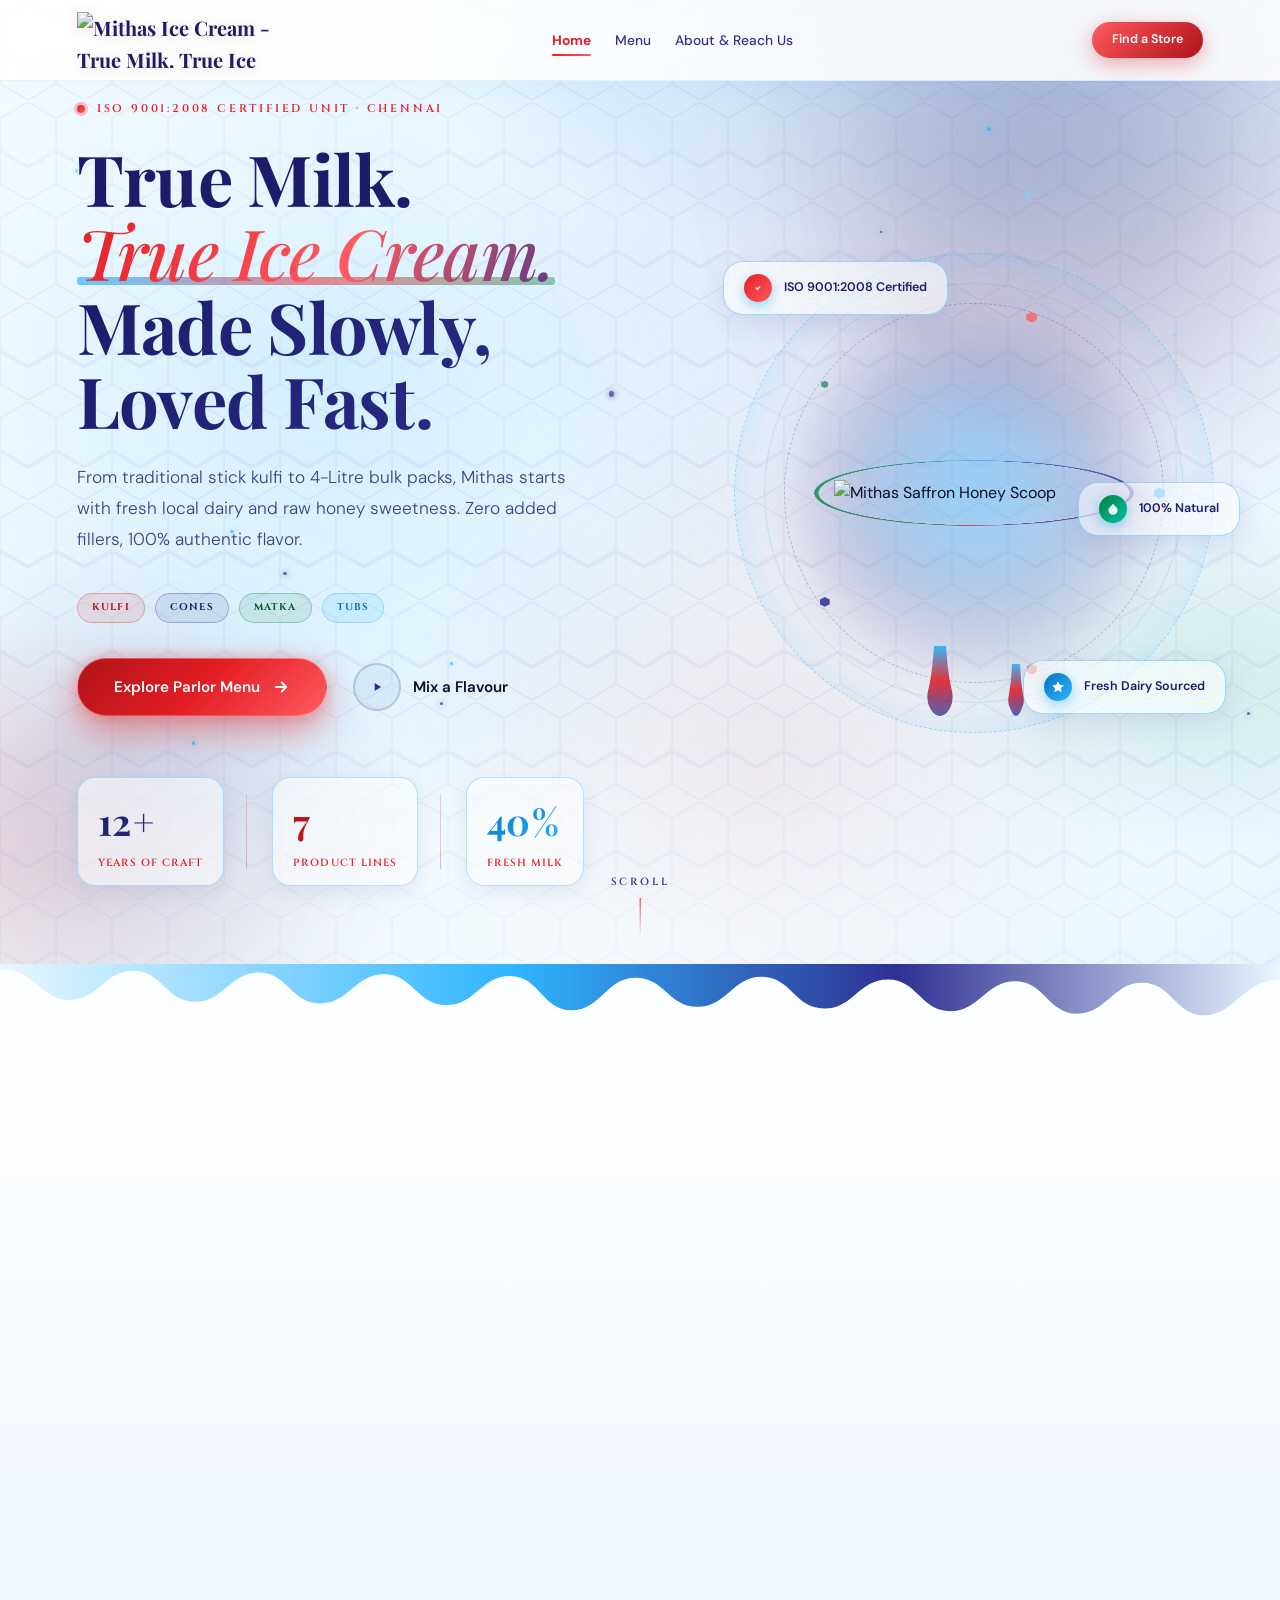
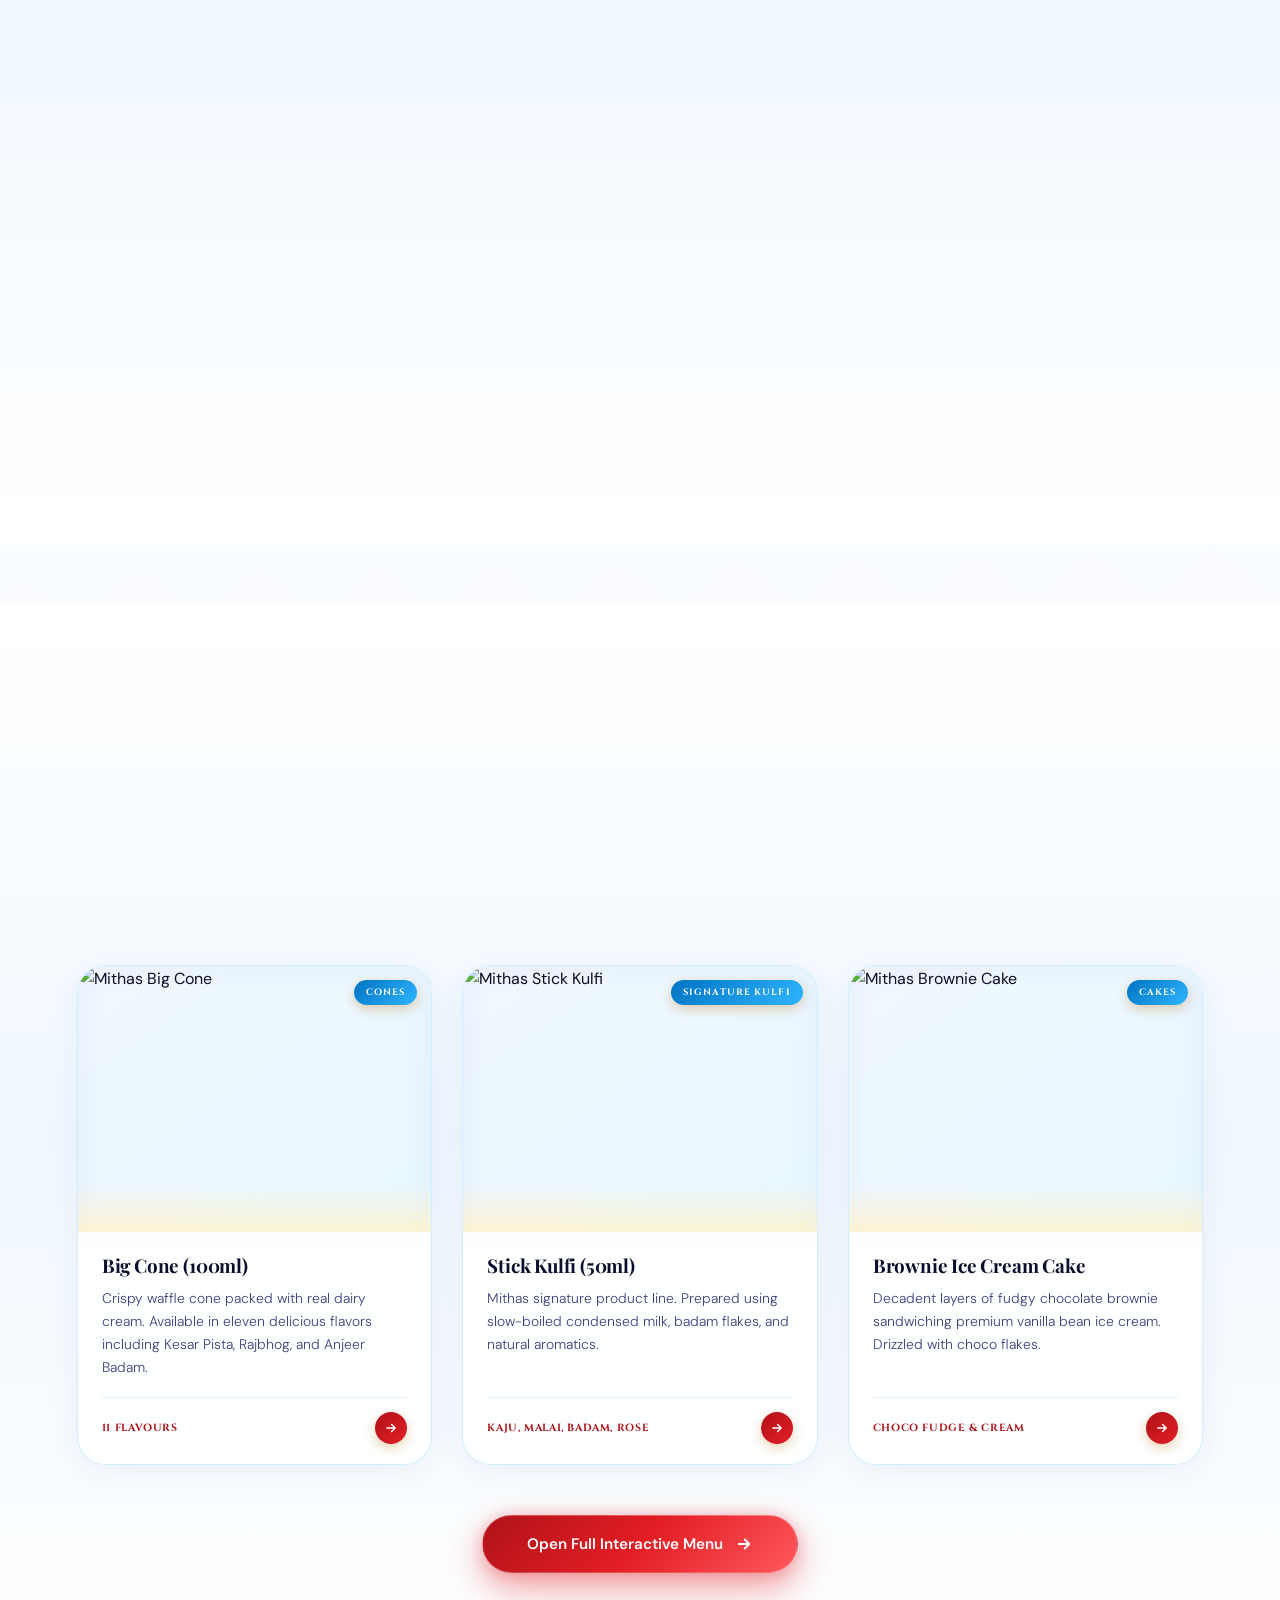
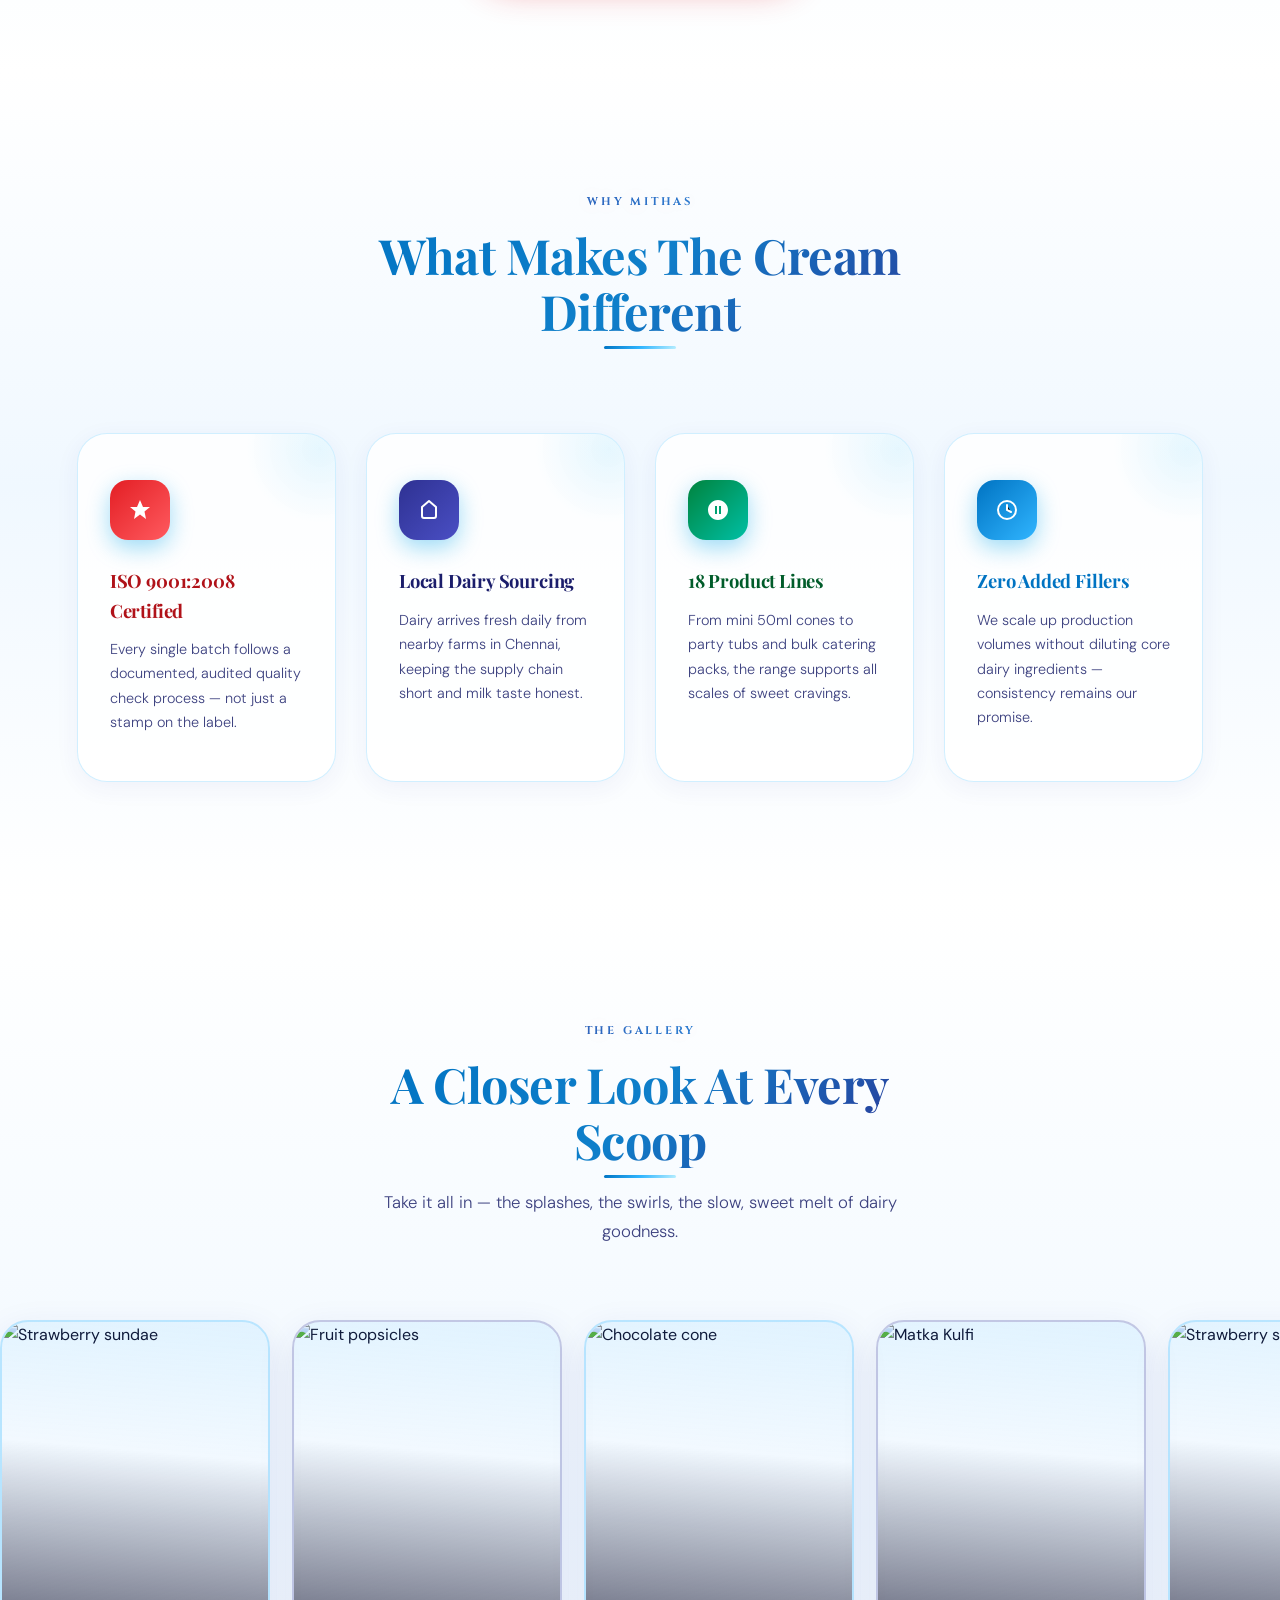
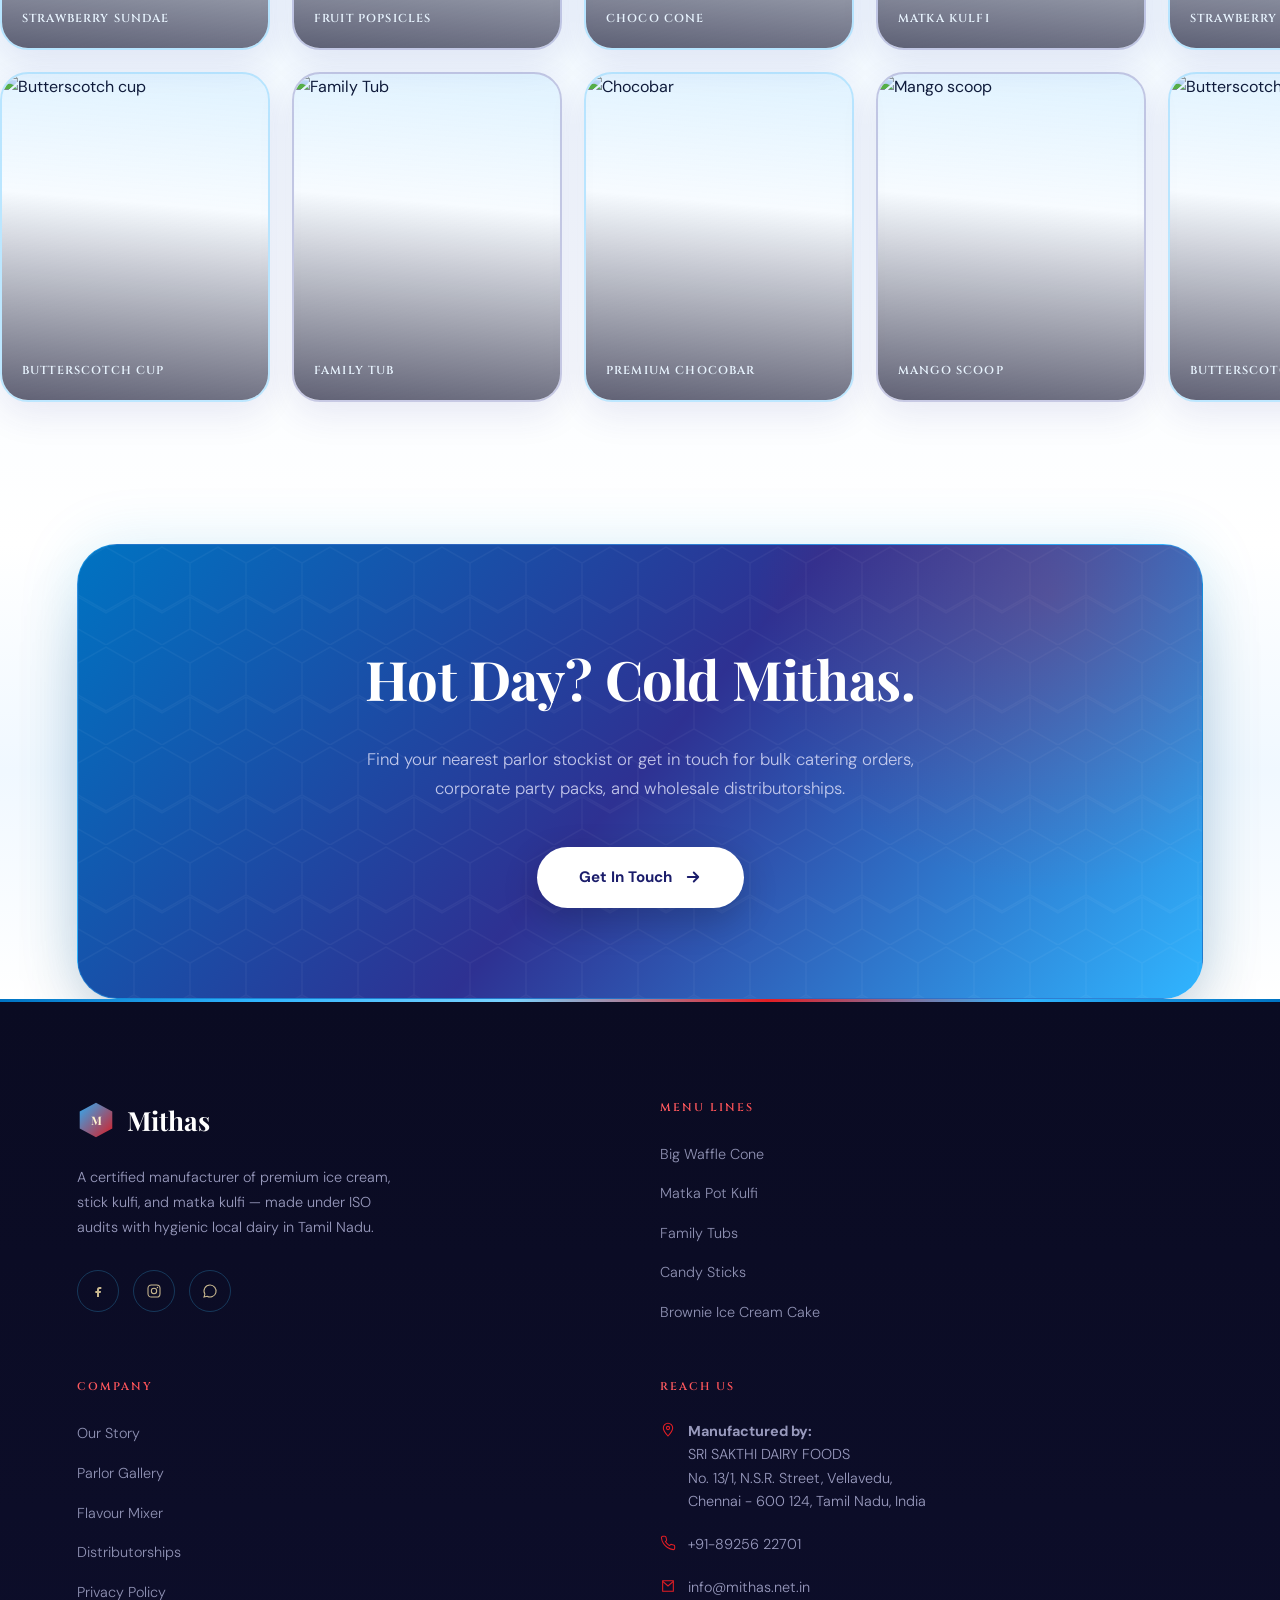
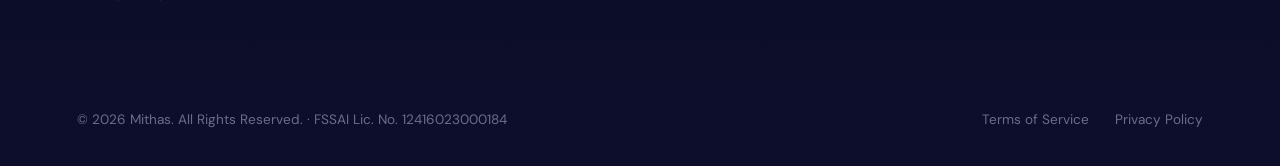
==== index.html @ 8e86d98f "Add files via upload" ====
<!DOCTYPE html>
<html lang="en">
<head>
  <meta charset="UTF-8">
  <meta name="viewport" content="width=device-width, initial-scale=1.0">
  <title>Mithas — True Milk, True Ice Cream (Home)</title>
  <meta name="description" content="ISO 9001:2008 Certified manufacturer of fresh, healthy ice creams, stick kulfi, and pot kulfi. Made with 100% fresh milk in Vellavedu, Chennai.">
  
  <!-- Preconnect Fonts -->
  <link rel="preconnect" href="https://fonts.googleapis.com">
  <link rel="preconnect" href="https://fonts.gstatic.com" crossorigin>
  
  <!-- External CSS Stylesheet -->
  <link rel="stylesheet" href="style.css">
</head>
<body class="page-home">

  <!-- ======= ICE CREAM PRELOADER ======= -->
  <div class="preloader" id="preloader">
    <div class="preloader-bg-glow" aria-hidden="true"></div>
    <div class="preloader-inner">
      <div class="preloader-glass">
        <div class="preloader-cone">
          <svg class="preloader-cone-svg" viewBox="0 0 120 200" fill="none" xmlns="http://www.w3.org/2000/svg">
            <polygon points="60,195 15,65 105,65" fill="#D2A054" stroke="#9C6B28" stroke-width="2"/>
            <path d="M25,80 L95,80 M32,95 L88,95 M39,110 L81,110 M46,125 L74,125 M50,140 L70,140 M54,155 L66,155 M57,170 L63,170 M18,70 L72,175 M102,70 L48,175" stroke="#B8863B" stroke-width="1.5" opacity="0.7"/>
            <ellipse cx="60" cy="67" rx="44" ry="10" fill="#B28038"/>
            <circle cx="60" cy="42" r="30" fill="#FCEAEC">
              <animate attributeName="cy" values="120;42" dur="1.4s" fill="freeze" calcMode="spline" keySplines="0.34 1.56 0.64 1"/>
            </circle>
            <circle cx="45" cy="25" r="20" fill="#E8F4FF">
              <animate attributeName="cy" values="120;25" dur="1.4s" begin="0.12s" fill="freeze" calcMode="spline" keySplines="0.34 1.56 0.64 1"/>
            </circle>
            <circle cx="75" cy="25" r="20" fill="#D6EEFF">
              <animate attributeName="cy" values="120;25" dur="1.4s" begin="0.24s" fill="freeze" calcMode="spline" keySplines="0.34 1.56 0.64 1"/>
            </circle>
            <circle cx="60" cy="10" r="18" fill="#FCE4EC">
              <animate attributeName="cy" values="120;10" dur="1.4s" begin="0.36s" fill="freeze" calcMode="spline" keySplines="0.34 1.56 0.64 1"/>
            </circle>
            <circle cx="60" cy="-5" r="7" fill="#E31E24">
              <animate attributeName="cy" values="120;-5" dur="1.4s" begin="0.48s" fill="freeze" calcMode="spline" keySplines="0.34 1.56 0.64 1"/>
            </circle>
            <path d="M60,-5 Q65,-20 58,-25" stroke="#00833E" stroke-width="2" fill="none" stroke-linecap="round">
              <animate attributeName="d" values="M60,120 Q65,110 58,105;M60,-5 Q65,-20 58,-25" dur="1.4s" begin="0.48s" fill="freeze" calcMode="spline" keySplines="0.34 1.56 0.64 1"/>
            </path>
          </svg>
        </div>
        <div class="preloader-text">
          <span class="preloader-brand">Mithas</span>
          <span class="preloader-tagline">True Milk. True Ice Cream.</span>
        </div>
      </div>
    </div>
    <div class="preloader-progress" aria-hidden="true">
      <div class="preloader-progress-bar"></div>
    </div>
  </div>

  <!-- Honey Drip SVG Gradients -->
  <svg width="0" height="0" style="position:absolute;overflow:hidden;">
    <defs>
      <linearGradient id="wave-grad" x1="0%" y1="0%" x2="100%" y2="0%">
        <stop offset="0%" stop-color="#E8F7FF"/>
        <stop offset="40%" stop-color="#30B5FF"/>
        <stop offset="70%" stop-color="#2E3192"/>
        <stop offset="100%" stop-color="#E8F7FF"/>
      </linearGradient>
      <linearGradient id="drip-grad" x1="0" y1="0" x2="0" y2="1">
        <stop offset="0%" stop-color="#30B5FF" stop-opacity="0.95"/>
        <stop offset="50%" stop-color="#E31E24" stop-opacity="0.9"/>
        <stop offset="100%" stop-color="#2E3192" stop-opacity="0.75"/>
      </linearGradient>
      <linearGradient id="hex-grad" x1="0" y1="0" x2="1" y2="1">
        <stop offset="0%" stop-color="#30B5FF"/>
        <stop offset="100%" stop-color="#E31E24"/>
      </linearGradient>
    </defs>
  </svg>

  <!-- Honey Drip Canvas Background Particle Effect -->
  <canvas id="drip-canvas"></canvas>

  <!-- Scroll Progress Indicator -->
  <div class="progress-wrap"><div class="progress-bar" id="progressBar"></div></div>

  <!-- ======= HEADER & NAVIGATION ======= -->
  <header id="siteHeader">
    <a href="index.html" class="logo">
      <img src="logo_mithas.png" alt="Mithas Ice Cream - True Milk, True Ice Cream" class="mithas-logo">
      <span>
        Mithas
        <span class="tag">Fresh &amp; Healthy</span>
      </span>
    </a>
    <nav>
      <ul id="navList">
        <li><a href="index.html" class="active-link">Home</a></li>
        <li><a href="menu.html">Menu</a></li>
        <li><a href="contact.html">About<span class="nav-wide"> &amp; Reach Us</span></a></li>
        <li><a href="contact.html#contact" class="nav-cta-mobile">Store</a></li>
      </ul>
    </nav>
    <a href="contact.html#contact" class="nav-cta">Find a Store</a>
    <div class="menu-toggle" id="menuToggle"><span></span><span></span><span></span></div>
  </header>

  
  <!-- ======= HERO SECTION ======= -->
  <section class="hero" id="home">
    <div class="hero-aurora" aria-hidden="true">
      <div class="aurora-layer aurora-a"></div>
      <div class="aurora-layer aurora-b"></div>
    </div>
    <div class="hero-mesh" aria-hidden="true"></div>
    <div class="hero-comb-bg"></div>
    <div class="hero-beams" aria-hidden="true">
      <span class="hero-beam hero-beam-2"></span>
    </div>
    <div class="hero-orb hero-orb1"></div>
    <div class="hero-orb hero-orb2"></div>
    <div class="hero-frost-mist" aria-hidden="true"></div>
    <div class="hero-sparkles" id="heroSparkles" aria-hidden="true"></div>

    <div class="hero-grid">
      <!-- Text Description Side -->
      <div class="hero-content">
        <div class="hero-eyebrow hero-fade-in" style="animation-delay:0.1s">
          <span class="dot"></span>
          <span class="eyebrow">ISO 9001:2008 Certified Unit &middot; Chennai</span>
        </div>
        <h1 class="hero-fade-in" style="animation-delay:0.25s">
          True Milk.<br>
          <em class="gradient-text-animated">True Ice Cream.<span class="ink-line"></span></em><br>
          <span class="hero-headline-accent">Made Slowly, Loved Fast.</span>
        </h1>
        <p class="lede hero-fade-in" style="animation-delay:0.45s">From traditional stick kulfi to 4-Litre bulk packs, Mithas starts with fresh local dairy and raw honey sweetness. Zero added fillers, 100% authentic flavor.</p>
        <div class="hero-flavor-chips hero-fade-in" style="animation-delay:0.55s" aria-hidden="true">
          <span class="flavor-chip chip-red">Kulfi</span>
          <span class="flavor-chip chip-blue">Cones</span>
          <span class="flavor-chip chip-green">Matka</span>
          <span class="flavor-chip chip-sky">Tubs</span>
        </div>
        <div class="hero-actions hero-fade-in" style="animation-delay:0.65s">
          <a href="menu.html" class="btn-primary btn-hero-glow">
            Explore Parlor Menu
            <svg width="18" height="18" viewBox="0 0 24 24" fill="none"><path d="M5 12h14M13 6l6 6-6 6" stroke="currentColor" stroke-width="2.5" stroke-linecap="round" stroke-linejoin="round"/></svg>
          </a>
          <a href="#mixer" class="btn-ghost">
            <span class="play-ring play-ring-pulse">
              <svg width="14" height="14" viewBox="0 0 24 24"><path d="M8 5v14l11-7z" fill="#2E3192"/></svg>
            </span>
            Mix a Flavour
          </a>
        </div>
        <div class="hero-stats hero-fade-in" style="animation-delay:0.8s">
          <div class="stat-pill stat-pill-glow">
            <span class="num stat-color-1"><span class="counter" data-target="30">0</span>+</span>
            <span class="lbl">Years of Craft</span>
          </div>
          <div class="stat-pill stat-pill-glow">
            <span class="num stat-color-2"><span class="counter" data-target="18">0</span></span>
            <span class="lbl">Product Lines</span>
          </div>
          <div class="stat-pill stat-pill-glow">
            <span class="num stat-color-3"><span class="counter" data-target="100">0</span>%</span>
            <span class="lbl">Fresh Milk</span>
          </div>
        </div>
      </div>

      <!-- Visual Orbiting Side -->
      <div class="hero-visual hero-fade-in" style="animation-delay:0.5s">
        <div class="hex-ring"></div>
        <div class="hex-ring-inner"></div>
        <div class="hex-ring-pulse" aria-hidden="true"></div>
        <div class="hero-glow"></div>
        <div class="hero-visual-mist" aria-hidden="true"></div>

        <!-- Orbiting honeycomb shapes -->
        <div id="orbitRing" class="orbit-ring"></div>

        <!-- Floating Badges -->
        <div class="float-badge badge-iso">
          <span class="b-ico">
            <svg width="14" height="14" viewBox="0 0 24 24" fill="none"><path d="M9 12l2 2 4-4" stroke="#FFFFFF" stroke-width="2.5" stroke-linecap="round" stroke-linejoin="round"/></svg>
          </span>
          ISO 9001:2008 Certified
        </div>
        <div class="float-badge badge-milk">
          <span class="b-ico">
            <svg width="14" height="14" viewBox="0 0 24 24"><polygon points="12,2 15.09,8.26 22,9.27 17,14.14 18.18,21.02 12,17.77 5.82,21.02 7,14.14 2,9.27 8.91,8.26" fill="#FFFFFF"/></svg>
          </span>
          Fresh Dairy Sourced
        </div>
        <div class="float-badge badge-natural">
          <span class="b-ico b-ico-green">
            <svg width="14" height="14" viewBox="0 0 24 24" fill="none"><path d="M12 3C8 8 4 10 4 14a8 8 0 1016 0c0-4-4-6-8-11z" fill="#FFFFFF" opacity="0.9"/></svg>
          </span>
          100% Natural
        </div>

        <!-- Hero Cone Image -->
        <div class="hero-img-frame">
          <div class="hero-img-ring" aria-hidden="true"></div>
          <div class="hero-img-shine" aria-hidden="true"></div>
          <img
            src="img_hero_cone.png"
            alt="Mithas Saffron Honey Scoop"
            loading="eager"
          />
        </div>

        <!-- Honey Drips falling from under the image -->
        <div class="honey-drip" style="left:calc(50% - 54px);">
          <svg width="40" height="70" viewBox="0 0 40 70">
            <path class="drip-path" d="M14,0 Q12,30 8,45 Q6,55 10,62 Q14,70 20,70 Q26,70 30,62 Q34,55 32,45 Q28,30 26,0 Z" style="animation-delay:0.3s"/>
          </svg>
        </div>
        <div class="honey-drip" style="left:calc(50% + 30px);">
          <svg width="24" height="52" viewBox="0 0 24 52">
            <path class="drip-path" d="M8,0 Q7,20 5,30 Q3,38 6,44 Q9,52 12,52 Q15,52 18,44 Q21,38 19,30 Q17,20 16,0 Z" style="animation-delay:1.8s;animation-duration:3.8s"/>
          </svg>
        </div>
      </div>
    </div>

    <!-- Scroll cue drip -->
    <div class="scroll-cue">
      <span>Scroll</span>
      <div class="s-line"><span class="s-drop"></span></div>
    </div>
  </section>

  <!-- Honey Drip Wave Divider -->
  <div class="honey-wave">
    <svg viewBox="0 0 1440 70" preserveAspectRatio="none" xmlns="http://www.w3.org/2000/svg">
      <path d="M0,0 H1440 V18
        C1400,18 1388,60 1355,60 C1322,60 1318,22 1285,22
        C1252,22 1245,58 1212,58 C1179,58 1175,20 1142,20
        C1109,20 1102,55 1069,55 C1036,55 1032,18 999,18
        C966,18 960,52 927,52 C894,52 890,15 857,15
        C824,15 818,50 785,50 C752,50 748,16 715,16
        C682,16 676,54 643,54 C610,54 607,14 574,14
        C541,14 535,48 502,48 C469,48 465,12 432,12
        C399,12 393,46 360,46 C327,46 324,10 291,10
        C258,10 252,44 219,44 C186,44 183,8 150,8
        C117,8 111,42 78,42 C45,42 42,6 0,6 Z"
        fill="url(#wave-grad)"/>
    </svg>
  </div>


  <!-- ======= FLAVOUR MIXER SECTION (NEW INTERACTIVE APP) ======= -->
  <section class="flavour-mixer-section ice-shimmer" id="mixer">
    <div class="section-head reveal">
      <span class="eyebrow">Mix Your Scoop</span>
      <h2>Mithas Interactive Flavour Mixer</h2>
      <p>Select your favorite ice cream base, toggle crunchy toppings, and hit Drizzle to coat your custom waffle scoop in warm golden honey or fudge syrup!</p>
    </div>

    <div class="mixer-container reveal">
      <!-- Left side: Visual representation -->
      <div class="mixer-visual-card">
        <div class="scoop-stage">
          <!-- Syrup stream animation -->
          <div class="syrup-stream" id="syrupStream"></div>
          
          <!-- Wrapper to animate scoop, syrup and toppings together -->
          <div class="scoop-wrapper" id="scoopWrapper">
            <!-- Ice cream scoop container -->
            <div class="icecream-scoop-display scoop-flavour-vanilla" id="icecreamScoop">
              <!-- Details loaded dynamically -->
            </div>

            <!-- Syrup drizzle coating layer -->
            <div class="syrup-layer-scoop" id="syrupLayer"></div>

            <!-- Toppings overlay layer -->
            <div class="topping-container-display" id="toppingsDisplay"></div>
          </div>

          <!-- Cone vector -->
          <svg class="waffle-cone-svg" viewBox="0 0 100 150">
            <polygon points="50,150 10,10 90,10" fill="#D2A054" stroke="#9C6B28" stroke-width="2"/>
            <path d="M20,30 L80,30 M30,50 L70,50 M40,70 L60,70 M45,90 L55,90 M48,110 L52,110 M12,15 L60,135 M88,15 L40,135" stroke="#B8863B" stroke-width="1.5"/>
            <ellipse cx="50" cy="12" rx="38" ry="8" fill="#B28038"/>
          </svg>
        </div>

        <!-- Custom creation message -->
        <div class="creation-toast" id="creationToast">
          <span class="toast-msg">Scoop Assembled!</span>
        </div>
      </div>

      <!-- Right side: Selection controls -->
      <div class="mixer-controls">
        <div class="mixer-step">
          <h3>Step 1: Choose Base Scoop</h3>
          <div class="mixer-options">
            <div class="mixer-opt active" data-base="vanilla">Pure Vanilla</div>
            <div class="mixer-opt" data-base="chocolate">Rich Chocolate</div>
            <div class="mixer-opt" data-base="kesarpista">Kesar Pista</div>
            <div class="mixer-opt" data-base="mango">Mango Ripple</div>
          </div>
        </div>

        <div class="mixer-step">
          <h3>Step 2: Select Syrup Sauce</h3>
          <div class="mixer-options">
            <div class="mixer-opt active" data-syrup="honey">Raw Honey</div>
            <div class="mixer-opt" data-syrup="caramel">Caramel Fudge</div>
            <div class="mixer-opt" data-syrup="chocolate">Rich Choco</div>
            <div class="mixer-opt" data-syrup="none" style="opacity: 0.5;">No Syrup</div>
          </div>
        </div>

        <div class="mixer-step">
          <h3>Step 3: Toggle Toppings</h3>
          <div class="mixer-options">
            <div class="mixer-opt" data-topping="almond">Almonds</div>
            <div class="mixer-opt" data-topping="cookie">Cookie Crumbs</div>
          </div>
        </div>

        <div class="mixer-cta-row">
          <button class="btn-mixer-drizzle" id="mixerDrizzleBtn">
            <svg width="18" height="18" viewBox="0 0 24 24" fill="none"><path d="M12 2v20M5 9l7 7 7-7" stroke="currentColor" stroke-width="2.5" stroke-linecap="round" stroke-linejoin="round"/></svg>
            Drizzle &amp; Serve Scoop!
          </button>
        </div>
      </div>
    </div>
  </section>

  <!-- Reverse wave transition into featured products -->
  <div class="honey-wave" style="transform:scaleY(-1);">
    <svg viewBox="0 0 1440 60" preserveAspectRatio="none">
      <path d="M0,0 H1440 V14 C1410,14 1395,52 1365,52 C1335,52 1328,16 1298,16 C1268,16 1260,50 1230,50 C1200,50 1194,12 1164,12 C1134,12 1126,46 1096,46 C1066,46 1060,10 1030,10 C1000,10 992,44 962,44 C932,44 926,8 896,8 C866,8 858,42 828,42 C798,42 792,6 762,6 C732,6 724,40 694,40 C664,40 658,4 628,4 C598,4 590,38 560,38 C530,38 524,2 494,2 C464,2 456,36 426,36 C396,36 390,0 360,0 C330,0 322,34 292,34 C262,34 256,-2 226,-2 C196,-2 188,32 158,32 C128,32 122,-4 92,-4 C62,-4 54,30 0,14 Z"
      fill="var(--pollen)"/>
    </svg>
  </div>

  <!-- ======= FEATURED PRODUCTS SECTION ======= -->
  <section class="products-catalog home-products" style="padding-bottom:100px;">
    <div class="section-head reveal">
      <span class="eyebrow">Featured Menu</span>
      <h2>Our Signature Parlor Lines</h2>
      <p>A quick glimpse at some of our award-winning creations. Open our full catalog to browse all eighteen product lines and search flavors!</p>
    </div>

    <!-- Featured product cards -->
    <div class="catalog-grid reveal-stagger" style="margin-bottom:50px;">
      <!-- Cone -->
      <div class="product-card pc-glow-1">
        <div class="pc-media">
          <img src="img_cones.png" alt="Mithas Big Cone" loading="lazy">
          <div class="pc-drip"></div>
        </div>
        <span class="pc-tag">Cones</span>
        <div class="pc-body">
          <h3>Big Cone (100ml)</h3>
          <p>Crispy waffle cone packed with real dairy cream. Available in eleven delicious flavors including Kesar Pista, Rajbhog, and Anjeer Badam.</p>
          <div class="pc-foot">
            <span class="pc-flavour">11 Flavours</span>
            <span class="pc-arrow"><svg width="14" height="14" viewBox="0 0 24 24"><path d="M5 12h14M13 6l6 6-6 6" stroke="currentColor" stroke-width="2.5" fill="none" stroke-linecap="round"/></svg></span>
          </div>
        </div>
      </div>

      <!-- Traditional Kulfi -->
      <div class="product-card pc-glow-2">
        <div class="pc-media">
          <img src="img_kulfi.png" alt="Mithas Stick Kulfi" loading="lazy">
          <div class="pc-drip"></div>
        </div>
        <span class="pc-tag">Signature Kulfi</span>
        <div class="pc-body">
          <h3>Stick Kulfi (50ml)</h3>
          <p>Mithas signature product line. Prepared using slow-boiled condensed milk, badam flakes, and natural aromatics.</p>
          <div class="pc-foot">
            <span class="pc-flavour">Kaju, Malai, Badam, Rose</span>
            <span class="pc-arrow"><svg width="14" height="14" viewBox="0 0 24 24"><path d="M5 12h14M13 6l6 6-6 6" stroke="currentColor" stroke-width="2.5" fill="none" stroke-linecap="round"/></svg></span>
          </div>
        </div>
      </div>

      <!-- Brownie Ice Cream Cake -->
      <div class="product-card pc-glow-3">
        <div class="pc-media">
          <img src="img_cake.png" alt="Mithas Brownie Cake" loading="lazy">
          <div class="pc-drip"></div>
        </div>
        <span class="pc-tag">Cakes</span>
        <div class="pc-body">
          <h3>Brownie Ice Cream Cake</h3>
          <p>Decadent layers of fudgy chocolate brownie sandwiching premium vanilla bean ice cream. Drizzled with choco flakes.</p>
          <div class="pc-foot">
            <span class="pc-flavour">Choco Fudge &amp; Cream</span>
            <span class="pc-arrow"><svg width="14" height="14" viewBox="0 0 24 24"><path d="M5 12h14M13 6l6 6-6 6" stroke="currentColor" stroke-width="2.5" fill="none" stroke-linecap="round"/></svg></span>
          </div>
        </div>
      </div>
    </div>

    <!-- Button to go to menu.html -->
    <div style="text-align: center;" class="reveal">
      <a href="menu.html" class="btn-primary" style="padding: 16px 44px;">
        Open Full Interactive Menu
        <svg width="18" height="18" viewBox="0 0 24 24" fill="none"><path d="M5 12h14M13 6l6 6-6 6" stroke="currentColor" stroke-width="2.5" stroke-linecap="round" stroke-linejoin="round"/></svg>
      </a>
    </div>
  </section>

  <!-- ======= WHY US ======= -->
  <section id="why" class="why-section">
    <div class="section-head reveal">
      <span class="eyebrow">Why Mithas</span>
      <h2>What Makes The Cream Different</h2>
    </div>
    <div class="why-grid reveal-stagger">
      <div class="why-card why-accent-red">
        <div class="why-icon"><svg width="24" height="24" viewBox="0 0 24 24"><path d="M12 2l3 7h7l-5.5 4.5L18 21l-6-4.5L6 21l1.5-7.5L2 9h7z" fill="#fff"/></svg></div>
        <h3>ISO 9001:2008 Certified</h3>
        <p>Every single batch follows a documented, audited quality check process — not just a stamp on the label.</p>
      </div>
      <div class="why-card why-accent-blue">
        <div class="why-icon"><svg width="24" height="24" viewBox="0 0 24 24"><path d="M5 9l7-6 7 6v9a2 2 0 01-2 2H7a2 2 0 01-2-2z" stroke="#fff" stroke-width="2" fill="none" stroke-linejoin="round"/></svg></div>
        <h3>Local Dairy Sourcing</h3>
        <p>Dairy arrives fresh daily from nearby farms in Chennai, keeping the supply chain short and milk taste honest.</p>
      </div>
      <div class="why-card why-accent-green">
        <div class="why-icon"><svg width="24" height="24" viewBox="0 0 24 24"><path d="M12 2C6.48 2 2 6.48 2 12s4.48 10 10 10 10-4.48 10-10S17.52 2 12 2zm-1 14H9V8h2v8zm4 0h-2V8h2v8z" fill="#fff"/></svg></div>
        <h3>18 Product Lines</h3>
        <p>From mini 50ml cones to party tubs and bulk catering packs, the range supports all scales of sweet cravings.</p>
      </div>
      <div class="why-card why-accent-sky">
        <div class="why-icon"><svg width="24" height="24" viewBox="0 0 24 24"><circle cx="12" cy="12" r="9" stroke="#fff" stroke-width="2" fill="none"/><path d="M12 7v5l4 2" stroke="#fff" stroke-width="2" stroke-linecap="round"/></svg></div>
        <h3>Zero Added Fillers</h3>
        <p>We scale up production volumes without diluting core dairy ingredients — consistency remains our promise.</p>
      </div>
    </div>
  </section>

  <!-- ======= GALLERY SECTION ======= -->
  <section class="gallery home-gallery" id="gallery">
    <div class="section-head reveal">
      <span class="eyebrow">The Gallery</span>
      <h2>A Closer Look At Every Scoop</h2>
      <p>Take it all in — the splashes, the swirls, the slow, sweet melt of dairy goodness.</p>
    </div>

    <!-- Infinite horizontal sliding row (Left direction) -->
    <div class="marquee-row left">
      <div class="g-item"><img src="img_sundae.png" alt="Strawberry sundae" loading="lazy"><span class="g-label">Strawberry Sundae</span></div>
      <div class="g-item"><img src="img_popsicle.png" alt="Fruit popsicles" loading="lazy"><span class="g-label">Fruit Popsicles</span></div>
      <div class="g-item"><img src="img_choco_cone.png" alt="Chocolate cone" loading="lazy"><span class="g-label">Choco Cone</span></div>
      <div class="g-item"><img src="img_matka_kulfi.png" alt="Matka Kulfi" loading="lazy"><span class="g-label">Matka Kulfi</span></div>
    </div>

    <!-- Infinite horizontal sliding row (Right direction) -->
    <div class="marquee-row right">
      <div class="g-item"><img src="img_butterscotch.png" alt="Butterscotch cup" loading="lazy"><span class="g-label">Butterscotch Cup</span></div>
      <div class="g-item"><img src="img_tub.png" alt="Family Tub" loading="lazy"><span class="g-label">Family Tub</span></div>
      <div class="g-item"><img src="img_chocobar.png" alt="Chocobar" loading="lazy"><span class="g-label">Premium Chocobar</span></div>
      <div class="g-item"><img src="img_mango_scoop.png" alt="Mango scoop" loading="lazy"><span class="g-label">Mango Scoop</span></div>
    </div>
  </section>

  <!-- ======= CTA SECTION ======= -->
  <section class="cta-section home-cta">
    <div class="cta-strip reveal">
      <h2>Hot Day? Cold Mithas.</h2>
      <p>Find your nearest parlor stockist or get in touch for bulk catering orders, corporate party packs, and wholesale distributorships.</p>
      <a href="contact.html" class="btn-light">
        Get In Touch
        <svg width="18" height="18" viewBox="0 0 24 24" fill="none"><path d="M5 12h14M13 6l6 6-6 6" stroke="currentColor" stroke-width="2.5" stroke-linecap="round" stroke-linejoin="round"/></svg>
      </a>
    </div>
  </section>

  <!-- ======= FOOTER & CONTACT SECTION ======= -->
  <footer id="contact">
    <div class="footer-grid">
      <!-- About info column -->
      <div>
        <div class="footer-logo">
          <svg width="38" height="38" viewBox="0 0 42 42">
            <polygon points="21,2 39,11.5 39,30.5 21,40 3,30.5 3,11.5" fill="url(#hex-grad)" opacity="0.95"/>
            <text x="21" y="27" text-anchor="middle" font-family="Playfair Display, serif" font-size="13" font-weight="700" fill="#FEF3D0">M</text>
          </svg>
          Mithas
        </div>
        <p class="desc">A certified manufacturer of premium ice cream, stick kulfi, and matka kulfi — made under ISO audits with hygienic local dairy in Tamil Nadu.</p>
        
        <div class="social-row">
          <a href="#" aria-label="Facebook"><svg width="16" height="16" viewBox="0 0 24 24"><path d="M14 9h3V6h-3c-2 0-3.5 1.5-3.5 3.5V12H8v3h2.5v6h3v-6H16l.5-3h-3V9.8c0-.5.2-.8.5-.8z" fill="rgba(249,228,170,0.8)"/></svg></a>
          <a href="#" aria-label="Instagram"><svg width="16" height="16" viewBox="0 0 24 24"><rect x="3" y="3" width="18" height="18" rx="5" stroke="rgba(249,228,170,0.8)" stroke-width="1.6" fill="none"/><circle cx="12" cy="12" r="4" stroke="rgba(249,228,170,0.8)" stroke-width="1.6" fill="none"/><circle cx="17.2" cy="6.8" r="1.1" fill="rgba(249,228,170,0.8)"/></svg></a>
          <a href="#" aria-label="WhatsApp"><svg width="16" height="16" viewBox="0 0 24 24"><path d="M12 3a9 9 0 00-7.7 13.6L3 21l4.6-1.2A9 9 0 1012 3z" stroke="rgba(249,228,170,0.8)" stroke-width="1.6" fill="none"/></svg></a>
        </div>
      </div>

      <!-- Menu links -->
      <div>
        <h4>Menu Lines</h4>
        <ul>
          <li><a href="menu.html?cat=cones">Big Waffle Cone</a></li>
          <li><a href="menu.html?cat=kulfi">Matka Pot Kulfi</a></li>
          <li><a href="menu.html?cat=tubs">Family Tubs</a></li>
          <li><a href="menu.html?cat=bars">Candy Sticks</a></li>
          <li><a href="menu.html?cat=cakes">Brownie Ice Cream Cake</a></li>
        </ul>
      </div>

      <!-- Company links -->
      <div>
        <h4>Company</h4>
        <ul>
          <li><a href="contact.html#about">Our Story</a></li>
          <li><a href="#gallery">Parlor Gallery</a></li>
          <li><a href="#mixer">Flavour Mixer</a></li>
          <li><a href="contact.html#forms">Distributorships</a></li>
          <li><a href="#">Privacy Policy</a></li>
        </ul>
      </div>

      <!-- Verified contact info column -->
      <div>
        <h4>Reach Us</h4>
        <ul class="footer-contact">
          <li>
            <svg width="16" height="16" viewBox="0 0 24 24" style="flex-shrink:0;margin-top:2px;"><path d="M12 21s7-7.4 7-12a7 7 0 10-14 0c0 4.6 7 12 7 12z" stroke="var(--honey)" stroke-width="1.6" fill="none"/><circle cx="12" cy="9" r="2.4" stroke="var(--honey)" stroke-width="1.6" fill="none"/></svg>
            <span>
              <strong>Manufactured by:</strong><br>
              SRI SAKTHI DAIRY FOODS<br>
              No. 13/1, N.S.R. Street, Vellavedu,<br>
              Chennai - 600 124, Tamil Nadu, India
            </span>
          </li>
          <li>
            <svg width="16" height="16" viewBox="0 0 24 24" style="flex-shrink:0;margin-top:2px;"><path d="M22 16.92v3a2 2 0 01-2.18 2 19.8 19.8 0 01-8.63-3.07 19.5 19.5 0 01-6-6 19.8 19.8 0 01-3.07-8.67A2 2 0 014.11 2h3a2 2 0 012 1.72c.13.96.36 1.9.69 2.81a2 2 0 01-.45 2.11L8.09 9.91a16 16 0 006 6l1.27-1.27a2 2 0 012.11-.45c.91.33 1.85.56 2.81.69A2 2 0 0122 16.92z" stroke="var(--honey)" stroke-width="1.6" fill="none"/></svg>
            +91-89256 22701
          </li>
          <li>
            <svg width="16" height="16" viewBox="0 0 24 24" style="flex-shrink:0;margin-top:2px;"><path d="M4 4h16v16H4z" stroke="var(--honey)" stroke-width="1.6" fill="none"/><path d="M4 5l8 7 8-7" stroke="var(--honey)" stroke-width="1.6" fill="none"/></svg>
            info@mithas.net.in
          </li>
        </ul>
      </div>
    </div>

    <!-- Bottom licensing and copyrights -->
    <div class="footer-bottom">
      <p>© 2026 Mithas. All Rights Reserved. &middot; FSSAI Lic. No. 12416023000184</p>
      <div class="legal">
        <a href="#">Terms of Service</a>
        <a href="#">Privacy Policy</a>
      </div>
    </div>
  </footer>

  <!-- Toast notification container -->
  <div class="mixer-toast" id="creationToast">
    <strong style="color: var(--honey-light); display: block; margin-bottom: 4px;">Scoop Complete!</strong>
    <span class="toast-msg">Custom scoop serving ready.</span>
  </div>

  <!-- Back to top button -->
  <div class="to-top" id="toTop">
    <svg width="18" height="18" viewBox="0 0 24 24"><path d="M12 19V5M5 12l7-7 7 7" stroke="#FEF3D0" stroke-width="2.5" fill="none" stroke-linecap="round" stroke-linejoin="round"/></svg>
  </div>

  <!-- External JS Script Link -->
  <script src="script.js"></script>
</body>
</html>
---- style.css ----
/* ============================================================
   MITHAS ICE CREAM — STYLE SHEET
   Design System: Official Brand Theme (Red, Navy Blue, Green, White)
============================================================ */

@import url('https://fonts.googleapis.com/css2?family=Playfair+Display:ital,wght@0,400;0,600;0,700;0,900;1,400;1,600&family=DM+Sans:wght@300;400;500;600;700&family=Cinzel:wght@400;600;700&display=swap');

:root {
  /* Official Mithas Brand Palette — from logo */
  --brand-red:       #E31E24;
  --brand-red-dark:  #B01219;
  --brand-red-light: #FF5A5F;
  --brand-blue:      #2E3192;
  --brand-blue-dark: #1B1D6B;
  --brand-blue-light:#4A4FC4;
  --brand-green:     #00833E;
  --brand-green-dark:#005C2A;
  --brand-white:     #FFFFFF;
  --brand-cream:     #F9F9FC;
  --brand-light:     #EEF0FA;

  /* Sky-blue ice cream palette */
  --sky-1:  #E8F7FF;
  --sky-2:  #B9EFFF;
  --sky-3:  #7AD3FF;
  --sky-4:  #30B5FF;
  --sky-5:  #0F7FCA;
  --sky-6:  #0073C2;
  --sky-glow: rgba(48, 181, 255, 0.30);
  --sky-shadow: 0 14px 40px rgba(0, 153, 255, 0.35);
  --ice-white: rgba(240, 252, 255, 0.92);

  /* Accent & gradient tokens */
  --accent-berry:    #C2185B;
  --accent-mango:    #FF8F00;
  --accent-mint:     #00BFA5;
  --gradient-brand:  linear-gradient(135deg, var(--brand-blue-dark) 0%, var(--brand-blue) 40%, var(--brand-red) 100%);
  --gradient-ice:    linear-gradient(135deg, var(--sky-6), var(--sky-4), var(--sky-2));
  --gradient-cta:    linear-gradient(135deg, var(--brand-red-dark), var(--brand-red), var(--brand-red-light));
  --gradient-hero:   linear-gradient(160deg, #FFFFFF 0%, var(--sky-1) 45%, var(--brand-light) 100%);
  --glow-red:        rgba(227, 30, 36, 0.40);
  --glow-blue:       rgba(46, 49, 146, 0.28);
  --glow-sky:        rgba(48, 181, 255, 0.45);

  /* Semantic aliases */
  --honey:        var(--brand-red);
  --honey-light:  var(--brand-red-light);
  --honey-dark:   var(--brand-red-dark);
  --honey-pale:   var(--brand-light);
  --honey-glow:   rgba(46, 49, 146, 0.15);
  --comb:         #0D0E2B;
  --comb-mid:     #3D4280;
  --wax:          #E8F4FF;
  --wax-warm:     #D0E8FF;
  --pollen:       #F9FBFF;
  --honey-accent: var(--brand-green);
  --line-h:       rgba(46, 49, 146, 0.14);
  --shadow-h:     0 24px 56px -20px rgba(227, 30, 36, 0.32);
  --shadow-deep:  0 40px 80px -30px rgba(13, 14, 43, 0.38);
  --shadow-glow:  0 0 40px var(--glow-sky);
  --glass:        rgba(240, 252, 255, 0.88);
}

/* ── GENERAL RESET & STYLES ── */
* {
  margin: 0;
  padding: 0;
  box-sizing: border-box;
}
html {
  scroll-behavior: smooth;
  scrollbar-width: thin;
  scrollbar-color: var(--honey) var(--honey-pale);
}
body { 
  background:
    radial-gradient(ellipse 80% 50% at 10% -10%, rgba(48, 181, 255, 0.12), transparent 55%),
    radial-gradient(ellipse 60% 40% at 95% 5%, rgba(227, 30, 36, 0.06), transparent 50%),
    radial-gradient(circle at top left, #ffffff 0%, var(--pollen) 100%);
  color: var(--comb);
  font-family: 'DM Sans', sans-serif;
  overflow-x: hidden;
  line-height: 1.6;
}
::selection {
  background: var(--honey-glow);
  color: var(--comb);
}

/* Custom Scrollbar */
::-webkit-scrollbar {
  width: 10px;
}
::-webkit-scrollbar-track {
  background: var(--brand-light);
}
::-webkit-scrollbar-thumb {
  background: linear-gradient(var(--brand-blue), var(--brand-red-dark));
  border-radius: 5px;
}
::-webkit-scrollbar-thumb:hover {
  background: var(--brand-blue-dark);
}

/* Typography */
h1, h2, h3, h4 {
  font-family: 'Playfair Display', serif;
  font-weight: 700;
  color: var(--brand-blue-dark);
  letter-spacing: -0.01em;
}
.eyebrow {
  font-family: 'Cinzel', serif;
  font-weight: 600;
  letter-spacing: 0.25em;
  text-transform: uppercase;
  font-size: 0.7rem;
  color: var(--brand-red);
  display: block;
}
a {
  color: inherit;
  text-decoration: none;
}
img {
  display: block;
  max-width: 100%;
}

/* ── HONEY DRIP CURSOR ── */
#drip-canvas {
  position: fixed;
  inset: 0;
  pointer-events: none;
  z-index: 9999;
}

/* ── PROGRESS BAR ── */
.progress-wrap {
  position: fixed;
  top: 0;
  left: 0;
  width: 100%;
  height: 5px;
  z-index: 1001;
}
.progress-bar {
  height: 100%;
  width: 0%;
  background: linear-gradient(90deg, var(--sky-6), var(--sky-5), var(--sky-4), var(--sky-3), var(--brand-red), var(--brand-green));
  transition: width 0.05s linear;
  box-shadow: 0 0 14px var(--sky-4);
}

/* ── FLOATING ICE CRYSTALS ANIMATION LAYER ── */
.ice-layer {
  position: fixed;
  inset: 0;
  pointer-events: none;
  z-index: 0;
  overflow: hidden;
}
.ice-crystal {
  position: absolute;
  border-radius: 50%;
  opacity: 0;
  animation: ice-float linear infinite;
  pointer-events: none;
}
@keyframes ice-float {
  0%   { transform: translateY(110vh) rotate(0deg) scale(0.6); opacity: 0; }
  8%   { opacity: 0.55; }
  90%  { opacity: 0.45; }
  100% { transform: translateY(-10vh) rotate(720deg) scale(1); opacity: 0; }
}
.ice-crystal.hex {
  border-radius: 0;
  clip-path: polygon(50% 0%, 100% 25%, 100% 75%, 50% 100%, 0% 75%, 0% 25%);
}
.ice-crystal.star {
  border-radius: 0;
  clip-path: polygon(50% 0%, 61% 35%, 98% 35%, 68% 57%, 79% 91%, 50% 70%, 21% 91%, 32% 57%, 2% 35%, 39% 35%);
}

/* ── FLOATING ICE EMOJI LAYER ── */
.ice-emoji-layer {
  position: fixed;
  inset: 0;
  pointer-events: none;
  z-index: 1;
  overflow: hidden;
}
.ice-emoji {
  position: absolute;
  font-size: 1.6rem;
  opacity: 0;
  animation: ice-emoji-rise linear infinite;
  user-select: none;
  filter: drop-shadow(0 0 6px rgba(56,189,248,0.5));
}
@keyframes ice-emoji-rise {
  0%   { transform: translateY(105vh) rotate(-15deg) scale(0.5); opacity: 0; }
  10%  { opacity: 0.7; }
  85%  { opacity: 0.6; }
  100% { transform: translateY(-8vh) rotate(20deg) scale(1.1); opacity: 0; }
}

/* ── ICY SHIMMER OVERLAY ON SECTIONS ── */
.ice-shimmer {
  position: relative;
  overflow: hidden;
}
.ice-shimmer::before {
  content: '';
  position: absolute;
  inset: 0;
  background: linear-gradient(135deg,
    rgba(224,247,255,0.18) 0%,
    rgba(186,232,255,0.10) 30%,
    transparent 60%,
    rgba(125,212,248,0.08) 100%);
  pointer-events: none;
  z-index: 0;
}

/* ── ICE BADGE (sky blue accent) ── */
.ice-badge {
  background: linear-gradient(135deg, var(--sky-5), var(--sky-4));
  color: #fff;
  font-family: 'Cinzel', serif;
  font-size: 0.58rem;
  font-weight: 700;
  letter-spacing: 0.12em;
  text-transform: uppercase;
  padding: 5px 12px;
  border-radius: 20px;
  box-shadow: 0 4px 14px rgba(14,165,233,0.40);
  display: inline-block;
  animation: ice-badge-glow 2.5s ease-in-out infinite;
}
@keyframes ice-badge-glow {
  0%, 100% { box-shadow: 0 4px 14px rgba(14,165,233,0.40); }
  50%       { box-shadow: 0 6px 22px rgba(56,189,248,0.65); }
}

/* ── ICY CARD HOVER GLOW ── */
.sky-card {
  border: 1.5px solid rgba(56,189,248,0.22);
  box-shadow: 0 6px 24px rgba(14,165,233,0.08);
  transition: box-shadow 0.4s ease, border-color 0.4s ease, transform 0.4s cubic-bezier(0.34,1.56,0.64,1);
}
.sky-card:hover {
  border-color: rgba(56,189,248,0.45);
  box-shadow: 0 20px 50px rgba(14,165,233,0.3);
  transform: translateY(-8px);
}

/* ── HEADER ── */
header {
  position: fixed;
  top: 0;
  left: 0;
  right: 0;
  z-index: 1000;
  display: flex;
  align-items: center;
  justify-content: space-between;
  padding: 12px 6vw;
  background: rgba(255, 255, 255, 0.85);
  backdrop-filter: blur(20px);
  -webkit-backdrop-filter: blur(20px);
  border-bottom: 1px solid rgba(46, 49, 146, 0.08);
  transition: all 0.4s cubic-bezier(0.25, 0.8, 0.25, 1);
  box-shadow: 0 4px 30px rgba(0, 153, 255, 0.05);
}
header.scrolled {
  padding: 8px 6vw;
  background: rgba(255, 255, 255, 0.95);
  box-shadow: 0 8px 30px rgba(46, 49, 146, 0.08);
  border-bottom: 1px solid rgba(46, 49, 146, 0.12);
}
.logo {
  display: flex;
  align-items: center;
  gap: 8px;
  flex: 0 0 auto;
  min-width: 0;
  max-width: min(200px, 34vw);
  font-family: 'Playfair Display', serif;
  font-weight: 700;
  font-size: 1.25rem;
  color: var(--brand-blue-dark);
  text-decoration: none;
}
.mithas-logo {
  height: 56px;
  width: auto;
  max-width: min(200px, 34vw);
  max-height: 56px;
  object-fit: contain;
  object-position: left center;
  display: block;
  transition: height 0.4s cubic-bezier(0.25, 0.8, 0.25, 1),
              max-width 0.4s cubic-bezier(0.25, 0.8, 0.25, 1),
              filter 0.4s ease;
  filter: drop-shadow(0 2px 6px rgba(227,30,36,0.15));
}
.logo:has(.mithas-logo) > span {
  display: none;
}
.logo:hover .mithas-logo {
  transform: scale(1.04);
}
header.scrolled .mithas-logo {
  height: 44px;
  max-height: 44px;
  max-width: min(170px, 30vw);
}
.logo-img {
  display: none;
}
/* legacy hex kept hidden for compat */
.logo-hex {
  display: none;
}
.logo .tag {
  display: block;
  font-family: 'Cinzel', serif;
  font-weight: 600;
  font-size: 0.52rem;
  letter-spacing: 0.2em;
  text-transform: uppercase;
  color: var(--brand-green);
  margin-top: 2px;
}
nav {
  flex: 1 1 auto;
  display: flex;
  justify-content: center;
  min-width: 0;
}
nav ul {
  display: flex;
  gap: 24px;
  list-style: none;
  align-items: center;
}
nav a .nav-wide {
  display: inline;
}
nav a {
  font-family: 'DM Sans', sans-serif;
  font-weight: 500;
  font-size: 0.86rem;
  position: relative;
  padding: 4px 0;
  color: var(--brand-blue);
  transition: color 0.3s;
}
nav a::after {
  content: "";
  position: absolute;
  left: 50%;
  bottom: -3px;
  width: 0%;
  height: 2px;
  background: linear-gradient(90deg, var(--brand-red), var(--brand-red-light));
  border-radius: 2px;
  transition: width 0.3s ease, left 0.3s ease;
}
nav a:hover {
  color: var(--brand-red);
}
nav a:hover::after {
  width: 100%;
  left: 0;
}
nav a.active-link {
  color: var(--brand-red);
  font-weight: 700;
}
nav a.active-link::after {
  width: 100%;
  left: 0;
}
nav ul .nav-cta-mobile {
  display: none;
}
.nav-cta {
  background: linear-gradient(135deg, var(--brand-red-light), var(--brand-red-dark));
  color: #fff !important;
  padding: 8px 20px;
  border-radius: 30px;
  font-size: 0.78rem;
  font-weight: 600;
  flex: 0 0 auto;
  white-space: nowrap;
  box-shadow: 0 6px 20px rgba(227,30,36,0.35);
  transition: transform 0.25s, box-shadow 0.25s;
  animation: cta-pulse 3s infinite;
}
.nav-cta:hover {
  transform: translateY(-2px) scale(1.05);
  box-shadow: 0 12px 28px rgba(227,30,36,0.6);
}
@keyframes cta-pulse {
  0%, 100% { box-shadow: 0 6px 20px rgba(227,30,36,0.35); }
  50% { box-shadow: 0 8px 25px rgba(227,30,36,0.55), 0 0 12px rgba(255, 77, 82, 0.3); }
}
.menu-toggle {
  display: none;
  flex-direction: column;
  gap: 6px;
  cursor: pointer;
  z-index: 1100;
  padding: 4px;
}
.menu-toggle span {
  width: 26px;
  height: 2.5px;
  background: var(--comb);
  border-radius: 2px;
  transition: 0.3s;
  display: block;
}
.menu-toggle.active span:nth-child(1) {
  transform: translateY(8.5px) rotate(45deg);
}
.menu-toggle.active span:nth-child(2) {
  opacity: 0;
}
.menu-toggle.active span:nth-child(3) {
  transform: translateY(-8.5px) rotate(-45deg);
}

/* ── PAGE HERO BANNER (FOR SUBPAGES) ── */
.page-hero {
  padding: 120px 6vw 80px;
  text-align: center;
  background: linear-gradient(180deg, var(--honey-pale) 0%, var(--pollen) 100%);
  border-bottom: 1px solid rgba(184, 106, 0, 0.08);
  position: relative;
}
.page-hero-comb {
  position: absolute;
  inset: 0;
  opacity: 0.035;
  background-image: url("data:image/svg+xml,%3Csvg xmlns='http://www.w3.org/2000/svg' width='56' height='100'%3E%3Cpath d='M28 66L0 50V18L28 2l28 16v32zm0 34L0 84V52l28 16 28-16v32z' stroke='%23B86A00' stroke-width='1.5' fill='none'/%3E%3C/svg%3E");
  background-size: 56px 100px;
  pointer-events: none;
}
.page-hero h1 {
  font-size: clamp(2.2rem, 5vw, 3.8rem);
  margin-bottom: 16px;
}
.page-hero p {
  font-size: 1.05rem;
  color: var(--comb-mid);
  max-width: 600px;
  margin: 0 auto;
  font-weight: 300;
}

/* ── SEARCH CONTAINER ── */
.search-container {
  max-width: 600px;
  margin: -35px auto 60px;
  position: relative;
  z-index: 5;
  padding: 0 20px;
}
.search-box {
  position: relative;
  width: 100%;
}
.search-input {
  width: 100%;
  background: #FFF;
  border: 2px solid rgba(184, 106, 0, 0.2);
  border-radius: 50px;
  padding: 16px 28px 16px 54px;
  font-family: 'DM Sans', sans-serif;
  font-size: 1rem;
  color: var(--comb);
  box-shadow: 0 10px 30px rgba(184,106,0,0.06);
  transition: all 0.3s;
}
.search-input:focus {
  outline: none;
  border-color: var(--honey);
  box-shadow: 0 12px 35px rgba(232, 146, 10, 0.15);
}
.search-icon {
  position: absolute;
  left: 22px;
  top: 50%;
  transform: translateY(-50%);
  pointer-events: none;
}

/* ── HERO ── */
.hero {
  position: relative;
  min-height: 100vh;
  display: flex;
  align-items: center;
  padding: 100px 6vw 80px;
  overflow: hidden;
  background:
    radial-gradient(ellipse at 85% 10%, rgba(8, 44, 206, 0.18), transparent 100%),
    radial-gradient(circle at 85% 65%, rgba(227,30,36,0.06), transparent 45%),
    radial-gradient(circle at 55% 85%, rgba(11, 17, 184, 0.06), transparent 50%),
    radial-gradient(ellipse at 80% 90%, rgba(2, 77, 117, 0.15), transparent 45%),
    var(--pollen);
}
.hero-comb-bg {
  position: absolute;
  inset: 0;
  z-index: 0;
  opacity: 0.03;
  background-image: url("data:image/svg+xml,%3Csvg xmlns='http://www.w3.org/2000/svg' width='56' height='100'%3E%3Cpath d='M28 66L0 50V18L28 2l28 16v32zm0 34L0 84V52l28 16 28-16v32z' stroke='%232E3192' stroke-width='1.5' fill='none'/%3E%3C/svg%3E");
  background-size: 56px 100px;
  pointer-events: none;
}
.hero-orb {
  position: absolute;
  border-radius: 50%;
  filter: blur(90px);
  pointer-events: none;
  z-index: 1;
}
.hero-orb1 {
  width: 520px;
  height: 520px;
  background: radial-gradient(circle, rgba(227, 30, 36, 0.18) 0%, rgba(227, 30, 36, 0.04) 70%);
  top: -80px;
  right: -50px;
  animation: orb-drift 9s ease-in-out infinite alternate;
}
.hero-orb2 {
  width: 400px;
  height: 400px;
  background: radial-gradient(circle, rgba(48, 181, 255, 0.28) 0%, rgba(46, 49, 146, 0.06) 70%);
  bottom: -50px;
  left: -50px;
  animation: orb-drift 11s ease-in-out infinite alternate-reverse;
}
@keyframes orb-drift {
  0%   { transform: translate(0, 0) scale(1); }
  100% { transform: translate(35px, -45px) scale(1.1); }
}
.hero-grid {
  display: grid;
  grid-template-columns: 1.15fr 0.85fr;
  gap: 50px;
  align-items: center;
  width: 100%;
  max-width: 1280px;
  margin: 0 auto;
  position: relative;
  z-index: 2;
}
.hero-eyebrow {
  display: flex;
  align-items: center;
  gap: 12px;
  margin-bottom: 24px;
}
.hero-eyebrow .dot {
  width: 8px;
  height: 8px;
  border-radius: 50%;
  background: linear-gradient(135deg, var(--brand-red), var(--brand-red-light));
  box-shadow: 0 0 0 3px rgba(227, 30, 36, 0.25);
  animation: pulse 2s infinite;
  flex-shrink: 0;
}
@keyframes pulse {
  0%, 100% { transform: scale(1); box-shadow: 0 0 0 3px rgba(227, 30, 36, 0.28); }
  50% { transform: scale(1.3); box-shadow: 0 0 0 10px rgba(48, 181, 255, 0); }
}
.hero h1 {
  font-size: clamp(2.4rem, 5.5vw, 4.6rem);
  line-height: 1.05;
  margin-bottom: 24px;
}
.hero h1 em {
  font-style: italic;
  font-weight: 500;
  background: linear-gradient(135deg, var(--brand-red-dark), var(--brand-red), var(--brand-red-light));
  -webkit-background-clip: text;
  -webkit-text-fill-color: transparent;
  background-clip: text;
  position: relative;
  display: inline-block;
}
.hero h1 em .ink-line {
  position: absolute;
  left: 0;
  right: 0;
  bottom: 4px;
  height: 0.12em;
  z-index: -1;
  background: linear-gradient(90deg, rgba(48, 181, 255, 0.55), rgba(227, 30, 36, 0.35));
  border-radius: 3px;
  transform: scaleX(0);
  transform-origin: left;
  animation: swipe 1s 0.8s cubic-bezier(0.65, 0, 0.35, 1) forwards;
}
@keyframes swipe {
  to { transform: scaleX(1); }
}
.hero p.lede {
  font-size: 1.08rem;
  line-height: 1.8;
  color: var(--comb-mid);
  max-width: 520px;
  margin-bottom: 38px;
  font-weight: 300;
}
.hero-actions {
  display: flex;
  gap: 20px;
  align-items: center;
  flex-wrap: wrap;
  margin-bottom: 54px;
}
.btn-primary {
  background: linear-gradient(135deg, var(--brand-red-dark) 0%, var(--brand-red) 50%, var(--brand-red-light) 100%);
  background-size: 200% 100%;
  background-position: 100%;
  color: #fff;
  padding: 16px 36px;
  border-radius: 50px;
  font-weight: 600;
  font-size: 0.95rem;
  display: inline-flex;
  align-items: center;
  gap: 12px;
  box-shadow: 0 14px 35px rgba(227, 30, 36, 0.45), 0 0 15px rgba(227, 30, 36, 0.2);
  transition: all 0.4s cubic-bezier(0.25, 0.8, 0.25, 1);
  border: 1px solid rgba(255, 255, 255, 0.25);
}
.btn-primary:hover {
  background-position: 0%;
  transform: translateY(-4px) scale(1.02);
  box-shadow: 0 22px 48px rgba(227, 30, 36, 0.60), 0 0 25px rgba(48, 181, 255, 0.5);
}
.btn-primary svg {
  transition: transform 0.3s ease;
}
.btn-primary:hover svg {
  transform: translateX(6px);
}
.btn-ghost {
  display: inline-flex;
  align-items: center;
  gap: 12px;
  font-weight: 600;
  font-size: 0.95rem;
  color: var(--comb);
  padding: 12px 6px;
  transition: color 0.3s ease, transform 0.3s ease;
}
.btn-ghost:hover {
  color: var(--brand-red-light);
  transform: translateY(-2px);
}
.play-ring {
  width: 48px;
  height: 48px;
  border-radius: 50%;
  border: 2px solid rgba(46,49,146,0.2);
  background: rgba(46, 49, 146, 0.05);
  display: grid;
  place-items: center;
  transition: all 0.3s ease;
  flex-shrink: 0;
}
.btn-ghost:hover .play-ring {
  background: linear-gradient(135deg, var(--brand-red-light), var(--brand-red-dark));
  border-color: var(--brand-red-light);
  box-shadow: 0 8px 25px rgba(227,30,36,0.45), 0 0 15px rgba(227, 30, 36, 0.2);
  transform: scale(1.1);
}
.btn-ghost:hover .play-ring svg path {
  fill: #fff;
}
.hero-stats {
  display: flex;
  gap: 48px;
  flex-wrap: wrap;
}
.hero-stats div {
  display: flex;
  flex-direction: column;
  position: relative;
}
.hero-stats div:not(:last-child)::after {
  content: "";
  position: absolute;
  right: -24px;
  top: 15%;
  height: 70%;
  width: 1px;
  background: linear-gradient(var(--honey-light), var(--honey-dark));
  opacity: 0.25;
}
.hero-stats .num {
  font-family: 'Playfair Display', serif;
  font-weight: 700;
  font-size: 2.3rem;
  background: linear-gradient(135deg, var(--brand-blue-dark), var(--brand-blue));
  -webkit-background-clip: text;
  -webkit-text-fill-color: transparent;
  background-clip: text;
  display: flex;
  align-items: baseline;
  gap: 2px;
}
.hero-stats .lbl {
  font-family: 'Cinzel', serif;
  font-size: 0.65rem;
  letter-spacing: 0.1em;
  color: var(--brand-red);
  margin-top: 4px;
  text-transform: uppercase;
  font-weight: 600;
}

/* Hero visual side */
.hero-visual {
  position: relative;
  height: 580px;
  display: flex;
  align-items: center;
  justify-content: center;
}
.hex-ring {
  position: absolute;
  width: 480px;
  height: 480px;
  border-radius: 50%;
  border: 1px dashed rgba(56, 189, 248, 0.30);
  animation: spin-ring 50s linear infinite;
  box-shadow: 0 0 40px rgba(56,189,248,0.08) inset;
}
.hex-ring-inner {
  position: absolute;
  width: 380px;
  height: 380px;
  border-radius: 50%;
  border: 1px dashed rgba(125, 212, 248, 0.28);
  animation: spin-ring 30s linear infinite reverse;
}
@keyframes spin-ring {
  to { transform: rotate(360deg); }
}
.hero-glow {
  position: absolute;
  width: 350px;
  height: 350px;
  border-radius: 50%;
  background: radial-gradient(circle, rgba(56,189,248,0.25), rgba(46,49,146,0.18) 55%, rgba(227,30,36,0.08) 80%, transparent 100%);
  filter: blur(28px);
  animation: glow-pulse 5s ease-in-out infinite;
}
@keyframes glow-pulse {
  0%, 100% { transform: scale(1); opacity: 0.8; }
  50% { transform: scale(1.10); opacity: 1; }
}
.hero-img-frame {
  position: relative;
  z-index: 4;
  width: 270px;
  height: 410px;
  /* Jar shape */
  border-radius: 46% 46% 36% 36% / 40% 40% 60% 60%;
  overflow: hidden;
  box-shadow: 0 0 0 6px rgba(46, 49, 146, 0.15), 0 0 0 14px rgba(227, 30, 36, 0.07), var(--shadow-deep);
  animation: float-hero 6s ease-in-out infinite;
  border: 1px solid rgba(255, 255, 255, 0.5);
}
.hero-img-frame img {
  width: 100%;
  height: 100%;
  object-fit: cover;
  transition: transform 1.2s cubic-bezier(0.25, 0.8, 0.25, 1);
}
.hero-img-frame:hover img {
  transform: scale(1.06);
}
@keyframes float-hero {
  0%, 100% { transform: translateY(0) rotate(-1deg); }
  50% { transform: translateY(-14px) rotate(1.5deg); }
}
.float-badge {
  position: absolute;
  z-index: 6;
  background: rgba(240, 252, 255, 0.96);
  border: 1px solid rgba(56, 189, 248, 0.30);
  border-radius: 20px;
  padding: 12px 20px;
  box-shadow: 0 12px 36px rgba(14,165,233,0.18), inset 0 1px 0 rgba(255,255,255,0.9);
  display: flex;
  align-items: center;
  gap: 12px;
  font-size: 0.78rem;
  font-weight: 700;
  color: var(--sky-6);
  white-space: nowrap;
  animation: float-badge 4.5s ease-in-out infinite;
  backdrop-filter: blur(8px);
  -webkit-backdrop-filter: blur(8px);
}
.badge-iso {
  top: 10%;
  left: -5%;
  animation-delay: 0s;
}
.badge-milk {
  bottom: 12%;
  right: -5%;
  animation-delay: 1.8s;
}
@keyframes float-badge {
  0%, 100% { transform: translateY(0) scale(1); }
  50% { transform: translateY(-12px) scale(1.02); }
}
.float-badge .b-ico {
  width: 28px;
  height: 28px;
  border-radius: 50%;
  background: linear-gradient(135deg, var(--sky-6), var(--sky-5));
  display: grid;
  place-items: center;
  flex-shrink: 0;
  box-shadow: 0 4px 12px rgba(14,165,233,0.40);
}

.scroll-cue {
  position: absolute;
  bottom: 30px;
  left: 50%;
  transform: translateX(-50%);
  display: flex;
  flex-direction: column;
  align-items: center;
  gap: 8px;
  font-family: 'Cinzel', serif;
  font-size: 0.65rem;
  letter-spacing: 0.25em;
  text-transform: uppercase;
  color: var(--brand-blue);
  font-weight: 600;
}
.scroll-cue .s-line {
  width: 1px;
  height: 38px;
  background: linear-gradient(var(--brand-red), transparent);
  position: relative;
  overflow: hidden;
}
.scroll-cue .s-drop {
  position: absolute;
  left: -2px;
  top: -8px;
  width: 5px;
  height: 5px;
  border-radius: 50%;
  background: var(--brand-red);
  animation: fall 2s ease-in infinite;
}
@keyframes fall {
  0% { top: -8px; opacity: 0; }
  20% { opacity: 1; }
  100% { top: 38px; opacity: 0; }
}

/* Honey drip overlay (SVG) */
.honey-drip {
  position: absolute;
  z-index: 5;
  pointer-events: none;
  bottom: 120px;
}
.honey-drip svg .drip-path {
  stroke: none;
  fill: url(#drip-grad);
  animation: drip-fall 4s ease-in infinite;
  transform-origin: top center;
}
@keyframes drip-fall {
  0% { transform: scaleY(0); opacity: 1; }
  50% { transform: scaleY(1); opacity: 1; }
  75% { transform: scaleY(1.04); opacity: 0; }
  100% { transform: scaleY(0); opacity: 0; }
}

/* ── BEE ANIMATION (hidden — honey theme removed) ── */
.bee { display: none !important; }

/* ── HONEY WAVE DIVIDER ── */
.honey-wave {
  display: block;
  width: 100%;
  overflow: hidden;
  line-height: 0;
  position: relative;
  z-index: 1;
  margin-top: -2px;
}
.honey-wave svg {
  display: block;
  width: 100%;
  height: 60px;
}

/* ── SECTION BASE ── */
section {
  position: relative;
  padding: 120px 6vw;
}
.section-head {
  max-width: 700px;
  margin: 0 auto 74px;
  text-align: center;
}
.section-head .eyebrow {
  margin-bottom: 16px;
}
.section-head h2 {
  font-size: clamp(2rem, 3.8vw, 3.2rem);
  margin-bottom: 20px;
  background: linear-gradient(135deg, var(--sky-6), var(--sky-5), var(--brand-blue));
  -webkit-background-clip: text;
  -webkit-text-fill-color: transparent;
  background-clip: text;
  line-height: 1.15;
}
.section-head p {
  color: var(--comb-mid);
  font-size: 1.05rem;
  line-height: 1.75;
  font-weight: 300;
}

/* Scroll Reveals */
.reveal {
  opacity: 0;
  transform: translateY(35px);
  transition: opacity 0.85s cubic-bezier(0.215, 0.61, 0.355, 1), transform 0.85s cubic-bezier(0.215, 0.61, 0.355, 1);
}
.reveal.in {
  opacity: 1;
  transform: translateY(0);
}
.reveal-stagger > * {
  opacity: 0;
  transform: translateY(28px);
  transition: opacity 0.7s cubic-bezier(0.215, 0.61, 0.355, 1), transform 0.7s cubic-bezier(0.215, 0.61, 0.355, 1);
}
.reveal-stagger.in > * {
  opacity: 1;
  transform: translateY(0);
}

/* ── ABOUT SECTION ── */
.about-section {
  background: var(--brand-light);
}
.about-wrap {
  display: grid;
  grid-template-columns: 1fr 1fr;
  max-width: 1280px;
  margin: 0 auto;
  border-radius: 40px;
  overflow: hidden;
  border: 1px solid rgba(184, 106, 0, 0.22);
  box-shadow: var(--shadow-deep);
  background: var(--comb);
}
.about-img {
  position: relative;
  min-height: 520px;
  overflow: hidden;
}
.about-img img {
  width: 100%;
  height: 100%;
  object-fit: cover;
  position: absolute;
  inset: 0;
  transition: transform 1.5s cubic-bezier(0.25, 0.8, 0.25, 1);
  filter: sepia(10%) saturate(1.1) brightness(0.95);
}
.about-wrap:hover .about-img img {
  transform: scale(1.05);
}
.about-img::after {
  content: "";
  position: absolute;
  inset: 0;
  background: linear-gradient(170deg, rgba(184,106,0,0.2) 0%, transparent 45%, rgba(26,12,0,0.8) 100%);
}
.about-badge {
  position: absolute;
  bottom: 30px;
  left: 30px;
  z-index: 2;
  background: rgba(26, 12, 0, 0.6);
  border: 1px solid rgba(245, 185, 66, 0.45);
  backdrop-filter: blur(10px);
  -webkit-backdrop-filter: blur(10px);
  border-radius: 16px;
  padding: 12px 18px;
  font-size: 0.8rem;
  font-weight: 500;
  color: var(--wax);
  display: flex;
  align-items: center;
  gap: 12px;
}
.ab-star {
  width: 26px;
  height: 26px;
  border-radius: 50%;
  background: linear-gradient(135deg, var(--honey-dark), var(--honey));
  display: grid;
  place-items: center;
  flex-shrink: 0;
}
.about-content {
  padding: 80px 70px;
  display: flex;
  flex-direction: column;
  justify-content: center;
  background: linear-gradient(160deg, var(--brand-blue-dark) 0%, #0D0E2B 100%);
}
.about-content .eyebrow {
  color: var(--brand-red-light);
}
.about-content h2 {
  color: #fff;
  font-size: clamp(1.8rem, 3vw, 2.6rem);
  margin: 18px 0 24px;
  line-height: 1.2;
}
.about-content p {
  color: rgba(220, 222, 248, 0.85);
  font-weight: 300;
  margin-bottom: 20px;
  font-size: 1.02rem;
  line-height: 1.8;
}
.about-stats {
  display: flex;
  margin-top: 38px;
  border-top: 1px solid rgba(227, 30, 36, 0.25);
  padding-top: 34px;
}
.about-stats > div {
  flex: 1;
  text-align: center;
  position: relative;
}
.about-stats > div:not(:last-child)::after {
  content: "";
  position: absolute;
  right: 0;
  top: 15%;
  height: 70%;
  width: 1px;
  background: linear-gradient(var(--brand-red), var(--brand-blue));
  opacity: 0.25;
}
.about-stats .stat-num {
  font-family: 'Playfair Display', serif;
  font-size: 2.1rem;
  font-weight: 700;
  background: linear-gradient(135deg, var(--brand-red-light), var(--brand-red));
  -webkit-background-clip: text;
  -webkit-text-fill-color: transparent;
  background-clip: text;
}
.about-stats .stat-lbl {
  font-family: 'Cinzel', serif;
  font-size: 0.6rem;
  letter-spacing: 0.12em;
  text-transform: uppercase;
  color: rgba(74, 79, 196, 0.8);
  margin-top: 6px;
  display: block;
}

/* ── COMPANY HISTORY TIMELINE (ABOUT PAGE) ── */
.timeline {
  position: relative;
  max-width: 900px;
  margin: 60px auto 0;
  padding: 20px 0;
}
.timeline::before {
  content: "";
  position: absolute;
  top: 0;
  bottom: 0;
  left: 50%;
  width: 2px;
  background: linear-gradient(var(--honey-light), var(--honey-dark));
  transform: translateX(-50%);
}
.timeline-item {
  position: relative;
  width: 50%;
  padding: 20px 40px;
  box-sizing: border-box;
}
.timeline-item:nth-child(odd) {
  left: 0;
  text-align: right;
}
.timeline-item:nth-child(even) {
  left: 50%;
  text-align: left;
}
.timeline-badge {
  position: absolute;
  top: 36px;
  width: 18px;
  height: 18px;
  border-radius: 50%;
  background: var(--honey);
  border: 4px solid var(--pollen);
  box-shadow: 0 0 10px rgba(184, 106, 0, 0.35);
  z-index: 2;
}
.timeline-item:nth-child(odd) .timeline-badge {
  right: -9px;
}
.timeline-item:nth-child(even) .timeline-badge {
  left: -9px;
}
.timeline-content {
  background: rgba(254, 243, 208, 0.45);
  border: 1px solid rgba(184, 106, 0, 0.16);
  border-radius: 24px;
  padding: 24px 30px;
  box-shadow: 0 4px 20px rgba(184, 106, 0, 0.03);
  backdrop-filter: blur(5px);
  -webkit-backdrop-filter: blur(5px);
}
.timeline-content h3 {
  font-size: 1.25rem;
  color: var(--comb);
  margin-bottom: 6px;
}
.timeline-content .year {
  font-family: 'Cinzel', serif;
  font-weight: 700;
  color: var(--honey-dark);
  font-size: 1.05rem;
  display: block;
  margin-bottom: 10px;
}
.timeline-content p {
  font-size: 0.92rem;
  color: var(--comb-mid);
  line-height: 1.6;
  font-weight: 300;
}

/* ── BULK BOOKING & INQUIRY FORMS (CONTACT PAGE) ── */
.form-section-container {
  max-width: 800px;
  margin: 0 auto;
}
.form-tabs {
  display: flex;
  gap: 12px;
  margin-bottom: 30px;
}
.form-tab-btn {
  flex: 1;
  background: var(--honey-pale);
  border: 1px solid rgba(184, 106, 0, 0.18);
  border-radius: 14px;
  padding: 14px;
  font-family: 'DM Sans', sans-serif;
  font-weight: 600;
  font-size: 0.95rem;
  color: var(--comb-mid);
  cursor: pointer;
  transition: all 0.3s;
  text-align: center;
}
.form-tab-btn:hover {
  background: var(--wax);
}
.form-tab-btn.active {
  background: linear-gradient(135deg, var(--honey-dark), var(--honey));
  color: var(--pollen);
  border-color: var(--honey);
  box-shadow: var(--shadow-h);
}
.form-pane {
  display: none;
}
.form-pane.active {
  display: block;
}
.parlor-form {
  background: rgba(254, 243, 208, 0.45);
  border: 1px solid rgba(184, 106, 0, 0.18);
  border-radius: 30px;
  padding: 40px;
  backdrop-filter: blur(10px);
  -webkit-backdrop-filter: blur(10px);
  box-shadow: 0 15px 40px rgba(184, 106, 0, 0.04);
}
.form-grid {
  display: grid;
  grid-template-columns: 1fr 1fr;
  gap: 20px;
}
.form-group {
  display: flex;
  flex-direction: column;
  gap: 8px;
  margin-bottom: 22px;
}
.form-group.full-width {
  grid-column: span 2;
}
.form-group label {
  font-family: 'Cinzel', serif;
  font-size: 0.72rem;
  font-weight: 700;
  letter-spacing: 0.08em;
  color: var(--comb-mid);
  text-transform: uppercase;
}
.form-control {
  width: 100%;
  background: rgba(255, 255, 255, 0.65);
  border: 1.5px solid rgba(184, 106, 0, 0.18);
  border-radius: 12px;
  padding: 14px 18px;
  font-family: 'DM Sans', sans-serif;
  color: var(--comb);
  font-size: 0.95rem;
  transition: all 0.3s;
}
.form-control:focus {
  outline: none;
  border-color: var(--honey);
  background: #FFF;
  box-shadow: 0 0 0 4px rgba(232, 146, 10, 0.12);
}
textarea.form-control {
  resize: vertical;
  min-height: 110px;
}
.btn-submit {
  width: 100%;
  background: linear-gradient(135deg, var(--honey-dark), var(--honey));
  color: var(--pollen);
  border: none;
  border-radius: 30px;
  padding: 16px;
  font-family: 'DM Sans', sans-serif;
  font-weight: 700;
  font-size: 0.95rem;
  cursor: pointer;
  box-shadow: 0 10px 24px rgba(184, 106, 0, 0.35);
  transition: all 0.3s;
}
.btn-submit:hover {
  transform: translateY(-2px);
  box-shadow: 0 14px 30px rgba(184, 106, 0, 0.45);
}
.btn-submit:active {
  transform: translateY(0);
}

/* Contact layout cards */
.contact-cards-grid {
  display: grid;
  grid-template-columns: repeat(3, 1fr);
  gap: 24px;
  max-width: 1000px;
  margin: 0 auto 60px;
}
.contact-item-card {
  background: rgba(254, 243, 208, 0.35);
  border: 1px solid rgba(184, 106, 0, 0.15);
  border-radius: 24px;
  padding: 30px 24px;
  text-align: center;
  box-shadow: 0 4px 15px rgba(184,106,0,0.03);
}
.contact-item-card .c-icon {
  width: 52px;
  height: 52px;
  border-radius: 50%;
  background: linear-gradient(135deg, var(--honey-dark), var(--honey));
  display: grid;
  place-items: center;
  margin: 0 auto 18px;
  box-shadow: 0 6px 15px rgba(184, 106, 0, 0.35);
}
.contact-item-card h3 {
  font-size: 1.1rem;
  margin-bottom: 8px;
}
.contact-item-card p {
  font-size: 0.88rem;
  color: var(--comb-mid);
  line-height: 1.6;
  font-weight: 300;
}

/* ── FLAVOUR MIXER SECTION (NEW INTERACTIVE FEATURE) ── */
.flavour-mixer-section {
  background: linear-gradient(180deg, var(--pollen) 0%, var(--honey-pale) 100%);
  position: relative;
  overflow: hidden;
}
.flavour-mixer-section::before {
  content: "";
  position: absolute;
  top: -10%;
  right: -5%;
  width: 300px;
  height: 300px;
  background: radial-gradient(circle, rgba(232,146,10,0.06), transparent 70%);
  pointer-events: none;
}
.mixer-container {
  max-width: 1100px;
  margin: 0 auto;
  display: grid;
  grid-template-columns: 1fr 1fr;
  gap: 60px;
  align-items: center;
  background: rgba(254, 243, 208, 0.35);
  border: 1px solid rgba(184, 106, 0, 0.15);
  padding: 50px;
  border-radius: 40px;
  box-shadow: 0 20px 50px rgba(184,106,0,0.06);
  backdrop-filter: blur(10px);
  -webkit-backdrop-filter: blur(10px);
  position: relative;
  z-index: 3;
}
.mixer-visual-card {
  background: linear-gradient(150deg, var(--pollen), var(--honey-pale));
  border: 1px solid rgba(184, 106, 0, 0.2);
  border-radius: 30px;
  height: 480px;
  display: flex;
  flex-direction: column;
  align-items: center;
  justify-content: center;
  position: relative;
  overflow: hidden;
  box-shadow: inset 0 0 30px rgba(184,106,0,0.08);
}

/* Scoop display animations */
.scoop-stage {
  position: relative;
  width: 200px;
  height: 300px;
  display: flex;
  flex-direction: column;
  align-items: center;
  justify-content: flex-end;
}
.waffle-cone-svg {
  width: 100px;
  height: 140px;
  z-index: 2;
  filter: drop-shadow(0 10px 15px rgba(26,12,0,0.25));
  margin-top: -30px;
}
.scoop-wrapper {
  position: relative;
  width: 140px;
  height: 130px;
  z-index: 3;
  transition: all 0.5s cubic-bezier(0.175, 0.885, 0.32, 1.275);
  transform: translateY(15px);
  display: flex;
  align-items: center;
  justify-content: center;
}
.icecream-scoop-display {
  width: 100%;
  height: 100%;
  border-radius: 50% 50% 45% 45% / 55% 55% 45% 45%;
  position: absolute;
  inset: 0;
  box-shadow: inset -10px -10px 20px rgba(0,0,0,0.12), 0 10px 20px rgba(0,0,0,0.15);
  z-index: 1;
}
.icecream-scoop-display::after {
  content: "";
  position: absolute;
  width: 160px;
  height: 36px;
  bottom: -6px;
  left: -10px;
  background: inherit;
  border-radius: 50%;
  filter: brightness(0.95);
  box-shadow: inset 0 -6px 10px rgba(0,0,0,0.08);
}
.scoop-flavour-vanilla { background: #FCFAF0; }
.scoop-flavour-chocolate { background: #4D260D; }
.scoop-flavour-kesarpista { background: #EAD07C; }
.scoop-flavour-mango { background: #FFB319; }

.kesarpista-nut {
  position: absolute;
  width: 6px;
  height: 9px;
  background: #7DA63B;
  border-radius: 50%;
}
.kesarpista-saffron {
  position: absolute;
  width: 1px;
  height: 12px;
  background: #E85D04;
  transform: rotate(25deg);
}

/* Syrup Stream Animation */
.syrup-stream {
  position: absolute;
  top: 0;
  width: 8px;
  height: 0%;
  left: calc(50% - 4px);
  z-index: 4;
  border-radius: 0 0 4px 4px;
  box-shadow: 0 0 10px rgba(232, 146, 10, 0.3);
  transition: height 0.1s ease;
}
.stream-honey { background: linear-gradient(180deg, var(--honey-light), var(--honey)); }
.stream-chocolate { background: #2B1508; }
.stream-caramel { background: #C67215; }

.syrup-stream.pour-active {
  animation: pour-syrup 1.4s ease-in-out forwards;
}
@keyframes pour-syrup {
  0% { height: 0%; opacity: 1; }
  30% { height: 180px; opacity: 1; }
  90% { height: 180px; opacity: 1; }
  100% { height: 180px; opacity: 0; }
}

/* Syrup Overlay on Scoop */
.syrup-layer-scoop {
  position: absolute;
  inset: 0;
  border-radius: 50% 50% 45% 45% / 55% 55% 45% 45%;
  z-index: 5;
  clip-path: polygon(0 0, 100% 0, 100% 0, 0 0);
  transition: clip-path 0.5s ease-in-out;
  opacity: 0.9;
}
.syrup-layer-scoop.drizzle-active {
  clip-path: polygon(0 0, 100% 0, 100% 80%, 0 80%);
}
.syrup-honey {
  background: radial-gradient(circle at 50% 10%, rgba(253, 230, 138, 0.45), transparent),
              linear-gradient(135deg, rgba(232, 146, 10, 0.7), rgba(184, 106, 0, 0.85));
}
.syrup-chocolate {
  background: linear-gradient(135deg, rgba(43, 21, 8, 0.8), rgba(26, 12, 0, 0.95));
}
.syrup-caramel {
  background: linear-gradient(135deg, rgba(198, 114, 21, 0.75), rgba(144, 76, 5, 0.9));
}

/* Topping overlay */
.topping-container-display {
  position: absolute;
  inset: 0;
  z-index: 6;
  pointer-events: none;
}
.almond-shaving {
  position: absolute;
  width: 14px;
  height: 8px;
  background: #EED7B5;
  border-radius: 50%;
  border: 1.5px solid #CDA37B;
  box-shadow: 0 2px 4px rgba(0,0,0,0.15);
  opacity: 0;
  transform: scale(0.2);
  transition: opacity 0.3s ease, transform 0.4s cubic-bezier(0.175, 0.885, 0.32, 1.275);
}
.cookie-crumb {
  position: absolute;
  width: 7px;
  height: 7px;
  background: #251207;
  border-radius: 3px;
  box-shadow: 0 1px 3px rgba(0,0,0,0.2);
  opacity: 0;
  transform: scale(0.2);
  transition: opacity 0.3s ease, transform 0.4s cubic-bezier(0.175, 0.885, 0.32, 1.275);
}
.almond-shaving.visible, .cookie-crumb.visible {
  opacity: 1;
  transform: scale(1) rotate(var(--rot));
}

/* Splash title created */
.creation-toast {
  position: absolute;
  bottom: 24px;
  background: var(--comb);
  color: var(--wax);
  border: 1px solid var(--honey);
  border-radius: 30px;
  padding: 8px 20px;
  font-size: 0.85rem;
  font-weight: 600;
  box-shadow: 0 10px 25px rgba(0,0,0,0.3);
  transform: translateY(50px);
  opacity: 0;
  transition: all 0.4s cubic-bezier(0.175, 0.885, 0.32, 1.275);
  z-index: 10;
}
.creation-toast.show {
  transform: translateY(0);
  opacity: 1;
}

/* Controls Grid */
.mixer-controls {
  display: flex;
  flex-direction: column;
  gap: 28px;
}
.mixer-step {
  display: flex;
  flex-direction: column;
  gap: 12px;
}
.mixer-step h3 {
  font-size: 0.95rem;
  font-family: 'Cinzel', serif;
  font-weight: 600;
  color: var(--honey-dark);
  text-transform: uppercase;
  letter-spacing: 0.1em;
}
.mixer-options {
  display: grid;
  grid-template-columns: repeat(4, 1fr);
  gap: 12px;
}
.mixer-opt {
  background: var(--pollen);
  border: 1.5px solid rgba(184,106,0,0.18);
  border-radius: 16px;
  padding: 12px 6px;
  font-family: 'DM Sans', sans-serif;
  font-size: 0.8rem;
  font-weight: 600;
  color: var(--comb-mid);
  cursor: pointer;
  transition: all 0.25s ease;
  text-align: center;
  box-shadow: 0 3px 6px rgba(184,106,0,0.03);
}
.mixer-opt:hover {
  border-color: var(--honey-light);
  background: var(--honey-pale);
}
.mixer-opt.active {
  border-color: var(--honey);
  background: linear-gradient(135deg, var(--honey-pale), var(--honey-glow));
  color: var(--comb);
  box-shadow: 0 6px 15px rgba(184,106,0,0.12);
}
.mixer-cta-row {
  margin-top: 14px;
}
.btn-mixer-drizzle {
  width: 100%;
  background: linear-gradient(135deg, var(--honey-accent), var(--honey));
  color: var(--pollen);
  border: none;
  border-radius: 30px;
  padding: 15px;
  font-family: 'DM Sans', sans-serif;
  font-weight: 700;
  font-size: 0.95rem;
  cursor: pointer;
  box-shadow: 0 10px 24px rgba(226, 91, 0, 0.35);
  display: flex;
  align-items: center;
  justify-content: center;
  gap: 12px;
  transition: all 0.3s ease;
}
.btn-mixer-drizzle:hover {
  transform: translateY(-2px);
  box-shadow: 0 14px 30px rgba(226, 91, 0, 0.45);
}
.btn-mixer-drizzle:active {
  transform: translateY(0);
}
.btn-mixer-drizzle:disabled {
  background: #A59B8E;
  box-shadow: none;
  cursor: not-allowed;
}


/* ── FEATURED MENU PRODUCT CARDS (index.html) ── */
.catalog-grid {
  display: grid;
  grid-template-columns: repeat(3, 1fr);
  gap: 30px;
  max-width: 1280px;
  margin: 0 auto;
}

.product-card {
  background: linear-gradient(165deg, #fff 0%, var(--honey-pale) 100%);
  border: 1.5px solid rgba(184,106,0,0.10);
  border-radius: 28px;
  overflow: hidden;
  display: flex;
  flex-direction: column;
  cursor: pointer;
  transition: transform 0.42s cubic-bezier(0.34,1.56,0.64,1), box-shadow 0.42s ease, border-color 0.3s ease;
  box-shadow: 0 4px 18px rgba(184,106,0,0.06);
  position: relative;
}
.product-card:hover {
  transform: translateY(-8px) scale(1.012);
  box-shadow: 0 22px 56px rgba(184,106,0,0.18);
  border-color: rgba(232,146,10,0.28);
}
.product-card::before {
  content: '';
  position: absolute;
  inset: 0;
  border-radius: 28px;
  background: linear-gradient(135deg, rgba(245,185,66,0.06), transparent 60%);
  opacity: 0;
  transition: opacity 0.4s ease;
  pointer-events: none;
  z-index: 1;
}
.product-card:hover::before {
  opacity: 1;
}

/* Product image area */
.pc-media {
  position: relative;
  width: 100%;
  aspect-ratio: 4 / 3;
  overflow: hidden;
  background: linear-gradient(145deg, var(--honey-pale), var(--wax));
}
.pc-media img {
  width: 100%;
  height: 100%;
  object-fit: cover;
  transition: transform 0.65s cubic-bezier(0.25, 0.8, 0.25, 1);
  display: block;
}
.product-card:hover .pc-media img {
  transform: scale(1.08);
}

/* Honey drip overlay at bottom of image */
.pc-drip {
  position: absolute;
  bottom: 0;
  left: 0;
  right: 0;
  height: 48px;
  background: linear-gradient(to bottom, transparent, rgba(254,243,208,0.9));
  pointer-events: none;
  z-index: 2;
}

/* Category tag badge */
.pc-tag {
  position: absolute;
  top: 14px;
  right: 14px;
  background: linear-gradient(135deg, var(--honey-dark), var(--honey));
  color: #fff;
  font-family: 'Cinzel', serif;
  font-size: 0.58rem;
  font-weight: 700;
  letter-spacing: 0.12em;
  text-transform: uppercase;
  padding: 5px 12px;
  border-radius: 20px;
  box-shadow: 0 4px 12px rgba(184,106,0,0.32);
  z-index: 3;
}

/* Card text body */
.pc-body {
  padding: 22px 24px 20px;
  display: flex;
  flex-direction: column;
  flex: 1;
  position: relative;
  z-index: 2;
}
.pc-body h3 {
  font-family: 'Playfair Display', serif;
  font-size: 1.18rem;
  font-weight: 700;
  color: var(--comb);
  margin-bottom: 10px;
  line-height: 1.25;
  transition: color 0.3s ease;
}
.product-card:hover .pc-body h3 {
  color: var(--honey-dark);
}
.pc-body p {
  font-size: 0.87rem;
  color: var(--comb-mid);
  line-height: 1.65;
  font-weight: 300;
  flex: 1;
}

/* Card footer row */
.pc-foot {
  display: flex;
  align-items: center;
  justify-content: space-between;
  margin-top: 18px;
  padding-top: 14px;
  border-top: 1px solid rgba(184,106,0,0.10);
}
.pc-flavour {
  font-family: 'Cinzel', serif;
  font-size: 0.65rem;
  font-weight: 700;
  color: var(--honey-dark);
  letter-spacing: 0.06em;
  text-transform: uppercase;
}
.pc-arrow {
  width: 32px;
  height: 32px;
  border-radius: 50%;
  background: linear-gradient(135deg, var(--honey-dark), var(--honey));
  display: grid;
  place-items: center;
  color: #fff;
  box-shadow: 0 4px 12px rgba(184,106,0,0.30);
  transition: transform 0.3s ease, box-shadow 0.3s ease;
  flex-shrink: 0;
}
.product-card:hover .pc-arrow {
  transform: translateX(4px) scale(1.1);
  box-shadow: 0 6px 16px rgba(184,106,0,0.45);
}

/* Mobile responsive - feature cards */
@media (max-width: 900px) {
  .catalog-grid {
    grid-template-columns: repeat(2, 1fr);
    gap: 20px;
  }
}
@media (max-width: 560px) {
  .catalog-grid {
    grid-template-columns: 1fr;
    gap: 16px;
  }
  .pc-media {
    aspect-ratio: 16 / 9;
  }
  .product-card {
    border-radius: 20px;
  }
}

/* ── PRODUCTS PARLOR CATALOG ── */
.products-catalog {
  background-color: var(--pollen);
}

.catalog-tabs {
  display: flex;
  justify-content: center;
  gap: 14px;
  flex-wrap: wrap;
  max-width: 900px;
  margin: 0 auto 50px;
}
.tab-btn {
  background: rgba(254,243,208,0.85);
  border: 1.5px solid rgba(184, 106, 0, 0.18);
  border-radius: 40px;
  padding: 10px 22px;
  font-family: 'DM Sans', sans-serif;
  font-weight: 600;
  font-size: 0.88rem;
  color: var(--comb-mid);
  cursor: pointer;
  transition: all 0.28s cubic-bezier(0.25, 0.8, 0.25, 1);
  backdrop-filter: blur(4px);
  -webkit-backdrop-filter: blur(4px);
  letter-spacing: 0.01em;
  position: relative;
  overflow: hidden;
}
.tab-btn::before {
  content: '';
  position: absolute;
  inset: 0;
  background: linear-gradient(135deg, rgba(245,185,66,0.12), transparent);
  opacity: 0;
  transition: opacity 0.28s ease;
}
.tab-btn:hover::before {
  opacity: 1;
}
.tab-btn:hover {
  background: var(--wax);
  border-color: var(--honey);
  transform: translateY(-2px);
  box-shadow: 0 6px 18px rgba(184,106,0,0.14);
}
.tab-btn.active {
  background: linear-gradient(135deg, var(--honey-dark), var(--honey), var(--honey-light));
  background-size: 200% 100%;
  border-color: transparent;
  color: #fff;
  box-shadow: 0 6px 24px rgba(184,106,0,0.38), 0 0 0 2px rgba(245,185,66,0.25);
  transform: translateY(-2px);
  text-shadow: 0 1px 4px rgba(26,12,0,0.2);
}

/* ── ACCORDION CATALOG SYSTEM ── */
.accordion-catalog {
  max-width: 1280px;
  margin: 0 auto;
  display: flex;
  flex-direction: column;
  gap: 16px;
}

/* Category Section */
.cat-section {
  background: linear-gradient(175deg, #fff 0%, var(--honey-pale) 100%);
  border-radius: 22px;
  border: 1.5px solid rgba(184,106,0,0.10);
  overflow: hidden;
  box-shadow: 0 2px 12px rgba(184,106,0,0.04);
  transition: box-shadow 0.4s ease, border-color 0.4s ease, transform 0.3s ease;
}
.cat-section:hover {
  border-color: rgba(232,146,10,0.28);
  box-shadow: 0 10px 40px rgba(184,106,0,0.12);
  transform: translateY(-1px);
}
.cat-section.open {
  border-color: rgba(232,146,10,0.22);
  box-shadow: 0 8px 36px rgba(184,106,0,0.13);
}

/* Category Header Button */
.cat-header {
  width: 100%;
  display: flex;
  align-items: center;
  justify-content: space-between;
  padding: 22px 30px;
  background: none;
  border: none;
  cursor: pointer;
  font-family: 'Playfair Display', serif;
  font-size: 1.3rem;
  font-weight: 700;
  color: var(--comb);
  transition: background 0.3s ease, padding 0.3s ease;
  position: relative;
}
.cat-header::after {
  content: '';
  position: absolute;
  bottom: 0;
  left: 30px;
  right: 30px;
  height: 1.5px;
  background: linear-gradient(90deg, transparent, var(--honey-light), transparent);
  opacity: 0;
  transition: opacity 0.3s ease;
}
.cat-section.open .cat-header::after {
  opacity: 1;
}
.cat-header:hover {
  background: rgba(245,185,66,0.06);
}
.cat-header:active {
  background: rgba(245,185,66,0.12);
}

/* Category Title */
.cat-title {
  display: flex;
  align-items: center;
  gap: 12px;
}
.cat-icon {
  font-size: 1.5rem;
  display: inline-flex;
  animation: iconBounce 2s ease-in-out infinite;
}
@keyframes iconBounce {
  0%, 100% { transform: translateY(0); }
  50% { transform: translateY(-3px); }
}
.cat-count {
  font-family: 'DM Sans', sans-serif;
  font-weight: 500;
  font-size: 0.85rem;
  color: var(--honey-dark);
  opacity: 0.7;
}

/* Category Chevron */
.cat-chevron {
  width: 36px;
  height: 36px;
  border-radius: 50%;
  background: var(--honey-pale);
  display: grid;
  place-items: center;
  transition: transform 0.5s cubic-bezier(0.4, 0, 0.2, 1), background 0.3s ease;
  color: var(--honey-dark);
  flex-shrink: 0;
}
.cat-section.open .cat-chevron {
  transform: rotate(180deg);
  background: linear-gradient(135deg, var(--honey-dark), var(--honey));
  color: var(--pollen);
}
.cat-header:hover .cat-chevron {
  background: var(--wax);
}
.cat-section.open .cat-header:hover .cat-chevron {
  background: linear-gradient(135deg, var(--honey), var(--honey-light));
}

/* Category Body (Collapsible) */
.cat-body {
  max-height: 0;
  overflow: hidden;
  transition: max-height 0.6s cubic-bezier(0.4, 0, 0.2, 1), padding 0.4s ease;
  padding: 0 30px;
}
.cat-section.open .cat-body {
  max-height: 2000px;
  padding: 20px 30px 30px;
}

/* Category Product Grid (4 columns like reference) */
.cat-grid {
  display: grid;
  grid-template-columns: repeat(4, 1fr);
  gap: 24px;
}

/* Individual Product Item */
.cat-item {
  text-align: center;
  cursor: pointer;
  position: relative;
  opacity: 0;
  transform: translateY(24px) scale(0.96);
  transition: opacity 0.5s ease, transform 0.5s cubic-bezier(0.4, 0, 0.2, 1);
}
.cat-section.open .cat-item {
  opacity: 1;
  transform: translateY(0) scale(1);
}
/* Stagger reveal animation for items */
.cat-section.open .cat-item:nth-child(1) { transition-delay: 0.05s; }
.cat-section.open .cat-item:nth-child(2) { transition-delay: 0.10s; }
.cat-section.open .cat-item:nth-child(3) { transition-delay: 0.15s; }
.cat-section.open .cat-item:nth-child(4) { transition-delay: 0.20s; }
.cat-section.open .cat-item:nth-child(5) { transition-delay: 0.25s; }
.cat-section.open .cat-item:nth-child(6) { transition-delay: 0.30s; }
.cat-section.open .cat-item:nth-child(7) { transition-delay: 0.35s; }
.cat-section.open .cat-item:nth-child(8) { transition-delay: 0.40s; }

/* Product Image Container */
.cat-item-img {
  position: relative;
  width: 100%;
  aspect-ratio: 3 / 4;
  border-radius: 16px;
  overflow: hidden;
  background: linear-gradient(145deg, var(--honey-pale), #fff);
  box-shadow: 0 3px 12px rgba(184,106,0,0.06);
  transition: box-shadow 0.4s ease, transform 0.4s cubic-bezier(0.2, 0.8, 0.2, 1);
}
.cat-item:hover .cat-item-img {
  box-shadow: 0 12px 36px rgba(184,106,0,0.18);
  transform: translateY(-6px);
}
.cat-item:active .cat-item-img {
  transform: translateY(-2px) scale(0.98);
}
.cat-item-img img {
  width: 100%;
  height: 100%;
  object-fit: cover;
  transition: transform 0.7s cubic-bezier(0.25, 0.8, 0.25, 1);
}
.cat-item:hover .cat-item-img img {
  transform: scale(1.08);
}

/* Info badge on product image */
.item-badge {
  position: absolute;
  top: 10px;
  left: 10px;
  background: linear-gradient(135deg, var(--honey-accent), var(--honey));
  color: #fff;
  font-family: 'DM Sans', sans-serif;
  font-size: 0.62rem;
  font-weight: 700;
  letter-spacing: 0.06em;
  text-transform: uppercase;
  padding: 4px 10px;
  border-radius: 20px;
  box-shadow: 0 3px 8px rgba(226,91,0,0.3);
  z-index: 2;
  animation: badgePulse 3s ease-in-out infinite;
}
@keyframes badgePulse {
  0%, 100% { box-shadow: 0 3px 8px rgba(226,91,0,0.3); }
  50% { box-shadow: 0 3px 16px rgba(226,91,0,0.5); }
}

/* Product Name */
.cat-item-name {
  font-family: 'DM Sans', sans-serif;
  font-size: 0.9rem;
  font-weight: 600;
  color: var(--comb);
  margin-top: 12px;
  line-height: 1.3;
  transition: color 0.3s ease;
}
.cat-item:hover .cat-item-name {
  color: var(--honey-dark);
}

/* Product Size */
.cat-item-size {
  display: inline-flex;
  align-items: center;
  gap: 4px;
  font-family: 'DM Sans', sans-serif;
  font-size: 0.75rem;
  font-weight: 500;
  color: var(--honey-dark);
  opacity: 0.7;
  margin-top: 4px;
}
.cat-item-size::before {
  content: '';
  width: 6px;
  height: 6px;
  border-radius: 50%;
  background: var(--honey);
  opacity: 0.5;
}

/* ── MOBILE TOUCH ANIMATIONS ── */
@keyframes itemTapPulse {
  0% { box-shadow: 0 0 0 0 rgba(245,185,66,0.4); }
  70% { box-shadow: 0 0 0 12px rgba(245,185,66,0); }
  100% { box-shadow: 0 0 0 0 rgba(245,185,66,0); }
}
@keyframes slideInUp {
  from { opacity: 0; transform: translateY(30px); }
  to { opacity: 1; transform: translateY(0); }
}
@keyframes fadeScale {
  from { opacity: 0; transform: scale(0.9); }
  to { opacity: 1; transform: scale(1); }
}

/* Mobile shimmer on the category header accent line */
.cat-section.open .cat-header::after {
  background-size: 200% 100%;
  background-image: linear-gradient(90deg, transparent, var(--honey-light), var(--honey-glow), var(--honey-light), transparent);
  animation: shimmerLine 3s ease-in-out infinite;
}
@keyframes shimmerLine {
  0% { background-position: -200% 0; }
  100% { background-position: 200% 0; }
}

/* ── WHY US SECTION ── */
.why-section {
  background: linear-gradient(180deg, var(--sky-1) 0%, var(--brand-light) 100%);
}
.why-grid {
  max-width: 1200px;
  margin: 0 auto;
  display: grid;
  grid-template-columns: repeat(4, 1fr);
  gap: 30px;
}
.why-card {
  background: linear-gradient(160deg, #fff 0%, var(--sky-1) 100%);
  border: 1px solid rgba(56, 189, 248, 0.22);
  border-radius: 30px;
  padding: 46px 32px;
  position: relative;
  overflow: hidden;
  transition: transform 0.45s cubic-bezier(0.34, 1.6, 0.64, 1), box-shadow 0.45s, border-color 0.4s;
  box-shadow: 0 6px 20px rgba(14,165,233,0.07);
}
.why-card::after {
  content: "";
  position: absolute;
  top: -60px;
  right: -60px;
  width: 150px;
  height: 150px;
  border-radius: 50%;
  background: radial-gradient(circle, rgba(56, 189, 248, 0.12), transparent 70%);
  transition: transform 0.6s ease;
}
.why-card:hover {
  transform: translateY(-8px);
  box-shadow: 0 25px 52px rgba(14,165,233,0.20);
  border-color: rgba(56,189,248,0.40);
}
.why-card:hover::after {
  transform: scale(1.6);
}
.why-icon {
  width: 60px;
  height: 60px;
  border-radius: 18px;
  background: linear-gradient(135deg, var(--sky-6), var(--sky-4));
  display: grid;
  place-items: center;
  margin-bottom: 26px;
  box-shadow: 0 8px 22px rgba(14,165,233,0.40);
  transition: transform 0.45s cubic-bezier(0.34, 1.6, 0.64, 1);
}
.why-card:hover .why-icon {
  transform: rotate(-8deg) scale(1.10);
  box-shadow: 0 12px 30px rgba(14,165,233,0.55);
}
.why-card h3 {
  font-size: 1.15rem;
  margin-bottom: 12px;
  color: var(--sky-6);
}
.why-card p {
  font-size: 0.9rem;
  color: var(--comb-mid);
  line-height: 1.7;
  font-weight: 300;
}

/* ── GALLERY MARQUEE (NO MELT IN GALLERY) ── */
.gallery {
  padding: 120px 0;
  background: var(--pollen);
  overflow: hidden;
}
.gallery .section-head {
  padding: 0 6vw;
}
.marquee-row {
  display: flex;
  gap: 22px;
  width: max-content;
  margin-bottom: 22px;
}
.marquee-row.left {
  animation: scrollLeft 45s linear infinite;
}
.marquee-row.right {
  animation: scrollRight 40s linear infinite;
}
.gallery:hover .marquee-row {
  animation-play-state: paused;
}
@keyframes scrollLeft {
  from { transform: translateX(0); }
  to { transform: translateX(-50%); }
}
@keyframes scrollRight {
  from { transform: translateX(-50%); }
  to { transform: translateX(0); }
}
.g-item {
  width: 270px;
  height: 330px;
  border-radius: 28px;
  overflow: hidden;
  flex-shrink: 0;
  position: relative;
  box-shadow: 0 15px 40px rgba(184,106,0,0.18);
  border: 1px solid rgba(184,106,0,0.12);
}
.g-item img {
  width: 100%;
  height: 100%;
  object-fit: cover;
  transition: transform 0.8s ease, filter 0.8s ease;
}
.g-item:hover img {
  transform: scale(1.1);
  filter: saturate(1.15) brightness(1.05);
}
.g-item::before {
  content: "";
  position: absolute;
  inset: 0;
  z-index: 1;
  background: linear-gradient(185deg, rgba(232,146,10,0.1) 0%, transparent 40%, rgba(26,12,0,0.7) 100%);
}
.g-item .g-label {
  position: absolute;
  bottom: 20px;
  left: 20px;
  z-index: 2;
  color: var(--wax);
  font-family: 'Cinzel', serif;
  font-size: 0.72rem;
  letter-spacing: 0.1em;
  text-transform: uppercase;
  font-weight: 600;
}

/* ── CTA STRIP ── */
.cta-section {
  padding-top: 0;
  padding-bottom: 0;
}
.cta-strip {
  max-width: 1280px;
  margin: 0 auto;
  border-radius: 40px;
  position: relative;
  overflow: hidden;
  background: linear-gradient(130deg, var(--sky-6) 0%, var(--sky-5) 35%, var(--brand-blue) 65%, var(--brand-red-dark) 100%);
  padding: 90px 8vw;
  text-align: center;
  border: 1px solid rgba(56, 189, 248, 0.30);
  box-shadow: var(--shadow-deep), 0 0 60px rgba(14,165,233,0.15);
}
.cta-strip::before {
  content: "";
  position: absolute;
  inset: 0;
  opacity: 0.04;
  background-image: url("data:image/svg+xml,%3Csvg xmlns='http://www.w3.org/2000/svg' width='56' height='100'%3E%3Cpath d='M28 66L0 50V18L28 2l28 16v32zm0 34L0 84V52l28 16 28-16v32z' stroke='%23FFFFFF' stroke-width='1.5' fill='none'/%3E%3C/svg%3E");
  background-size: 56px 100px;
  pointer-events: none;
}
.cta-strip::after {
  content: "";
  position: absolute;
  width: 600px;
  height: 600px;
  border-radius: 50%;
  background: radial-gradient(circle, rgba(227,30,36,0.20), transparent 70%);
  top: -250px;
  right: -150px;
  pointer-events: none;
}
.cta-strip h2 {
  color: #fff;
  font-size: clamp(2rem, 4.5vw, 3.4rem);
  margin-bottom: 22px;
  position: relative;
  z-index: 2;
}
.cta-strip p {
  max-width: 550px;
  margin: 0 auto 44px;
  color: rgba(220, 222, 248, 0.85);
  font-size: 1.05rem;
  line-height: 1.75;
  position: relative;
  z-index: 2;
  font-weight: 300;
}
.btn-light {
  display: inline-flex;
  align-items: center;
  gap: 12px;
  background: #fff;
  color: var(--brand-blue-dark);
  padding: 18px 42px;
  border-radius: 50px;
  font-weight: 700;
  font-size: 0.95rem;
  position: relative;
  z-index: 2;
  box-shadow: 0 12px 36px rgba(0,0,0,0.20);
  transition: transform 0.3s cubic-bezier(0.34, 1.6, 0.64, 1), box-shadow 0.3s;
}
.btn-light:hover {
  transform: translateY(-4px);
  box-shadow: 0 22px 48px rgba(0,0,0,0.30);
}
.btn-light svg {
  transition: transform 0.3s ease;
}
.btn-light:hover svg {
  transform: translateX(6px);
}

/* ── FOOTER ── */
footer {
  background: linear-gradient(180deg, #0A0B22 0%, #0D0E2B 100%);
  color: var(--wax);
  padding: 100px 6vw 36px;
  margin-top: 0;
  position: relative;
  overflow: hidden;
}
footer::before {
  content: '';
  position: absolute;
  top: 0;
  left: 0;
  right: 0;
  height: 3px;
  background: linear-gradient(90deg, var(--sky-6), var(--sky-4), var(--sky-3), var(--brand-red), var(--sky-4), var(--sky-6));
}
.footer-grid {
  display: grid;
  grid-template-columns: 1.4fr 1fr 1fr 1.2fr;
  gap: 50px;
  max-width: 1280px;
  margin: 0 auto 60px;
}
.footer-logo {
  display: flex;
  align-items: center;
  gap: 12px;
  font-family: 'Playfair Display', serif;
  font-weight: 700;
  font-size: 1.65rem;
  color: #fff;
  margin-bottom: 24px;
}
.footer-logo-img {
  height: 52px;
  width: auto;
  object-fit: contain;
  filter: brightness(1.05);
}
footer p.desc {
  font-size: 0.9rem;
  line-height: 1.75;
  color: rgba(200, 202, 240, 0.75);
  max-width: 320px;
  font-weight: 300;
}
footer h4 {
  font-family: 'Cinzel', serif;
  font-size: 0.7rem;
  letter-spacing: 0.18em;
  text-transform: uppercase;
  background: linear-gradient(90deg, var(--brand-red-light), var(--brand-red));
  -webkit-background-clip: text;
  -webkit-text-fill-color: transparent;
  background-clip: text;
  margin-bottom: 24px;
  font-weight: 600;
}
footer ul {
  list-style: none;
}
footer ul li {
  margin-bottom: 14px;
}
footer ul a {
  font-size: 0.9rem;
  color: rgba(200, 202, 240, 0.70);
  transition: all 0.3s ease;
  font-weight: 300;
  display: inline-block;
}
footer ul a:hover {
  color: #fff;
  transform: translateX(5px);
}
.footer-contact li {
  display: flex;
  gap: 12px;
  font-size: 0.9rem;
  color: rgba(200, 202, 240, 0.75);
  line-height: 1.6;
  margin-bottom: 20px;
  align-items: flex-start;
  font-weight: 300;
}
.social-row {
  display: flex;
  gap: 14px;
  margin-top: 30px;
}
.social-row a {
  width: 42px;
  height: 42px;
  border-radius: 50%;
  border: 1px solid rgba(56, 189, 248, 0.25);
  display: grid;
  place-items: center;
  transition: all 0.3s ease;
}
.social-row a:hover {
  background: linear-gradient(135deg, var(--sky-6), var(--sky-4));
  border-color: var(--sky-4);
  transform: translateY(-3px);
  box-shadow: 0 8px 20px rgba(14, 165, 233, 0.45);
}
.footer-bottom {
  max-width: 1280px;
  margin: 0 auto;
  display: flex;
  justify-content: space-between;
  align-items: center;
  padding-top: 30px;
  flex-wrap: wrap;
  gap: 14px;
}
.footer-bottom p {
  font-size: 0.85rem;
  color: rgba(200, 202, 240, 0.50);
}
.footer-bottom .legal {
  display: flex;
  gap: 26px;
}
.footer-bottom .legal a {
  font-size: 0.85rem;
  color: rgba(200, 202, 240, 0.50);
  transition: color 0.3s;
}
.footer-bottom .legal a:hover {
  color: #fff;
}

/* ── BACK TO TOP BUTTON ── */
.to-top {
  position: fixed;
  bottom: 30px;
  right: 30px;
  width: 52px;
  height: 52px;
  border-radius: 50%;
  background: linear-gradient(135deg, var(--sky-6), var(--sky-4));
  display: grid;
  place-items: center;
  z-index: 500;
  cursor: pointer;
  opacity: 0;
  transform: translateY(20px);
  transition: all 0.4s cubic-bezier(0.25, 0.8, 0.25, 1);
  box-shadow: 0 8px 24px rgba(14, 165, 233, 0.50);
  border: 1.5px solid rgba(125,212,248,0.30);
}
.to-top.show {
  opacity: 1;
  transform: translateY(0);
}
.to-top:hover {
  transform: translateY(-4px);
  box-shadow: 0 16px 36px rgba(14, 165, 233, 0.65);
  background: linear-gradient(135deg, var(--sky-5), var(--sky-3));
}

/* ── FLAVOUR MIXER TOAST ── */
.mixer-toast {
  position: fixed;
  bottom: 30px;
  left: 30px;
  background: linear-gradient(135deg, var(--sky-6), #0D0E2B);
  border: 1px solid var(--sky-4);
  color: #f3e9e9;
  padding: 16px 24px;
  border-radius: 16px;
  box-shadow: var(--shadow-deep), 0 0 20px rgba(10, 101, 139, 0.2);
  z-index: 2000;
  transform: translateY(100px);
  opacity: 0;
  transition: all 0.5s cubic-bezier(0.175, 0.885, 0.32, 1.275);
  max-width: calc(100vw - 60px);
}
.mixer-toast.show {
  transform: translateY(0);
  opacity: 1;
}

/* ============================================================
   RESPONSIVE DESIGN ADAPTERS
============================================================ */

/* ── ICE ANIMATIONS — full responsive ── */
@media (max-width: 600px) {
  .ice-emoji {
    font-size: 1.1rem;
  }
  .ice-crystal {
    max-width: 18px;
    max-height: 18px;
  }
}

@media (max-width: 1280px) {
  .footer-grid {
    grid-template-columns: 1fr 1fr;
    gap: 40px;
  }
}

@media (max-width: 1024px) {
  .why-grid {
    grid-template-columns: repeat(2, 1fr);
    gap: 24px;
  }
  .footer-grid {
    grid-template-columns: 1fr 1fr;
    gap: 40px;
  }
  .mixer-container {
    grid-template-columns: 1fr;
    gap: 40px;
    padding: 30px;
  }
  .contact-cards-grid {
    grid-template-columns: repeat(2, 1fr);
  }
}

@media (max-width: 900px) {
  section {
    padding: 90px 6vw;
  }
  .cat-grid {
    grid-template-columns: repeat(3, 1fr);
    gap: 20px;
  }
  .hero {
    padding: 120px 6vw 70px;
    min-height: auto;
  }
  .hero-grid {
    grid-template-columns: 1fr;
    text-align: center;
    gap: 45px;
  }
  .hero-eyebrow {
    justify-content: center;
  }
  .hero p.lede {
    margin-left: auto;
    margin-right: auto;
  }
  .hero-actions {
    justify-content: center;
  }
  .hero-stats {
    justify-content: center;
    gap: 30px;
  }
  .hero-stats div::after {
    display: none;
  }
  .hero-visual {
    height: 420px;
  }
  .hex-ring {
    width: 340px;
    height: 340px;
  }
  .hex-ring-inner {
    width: 260px;
    height: 260px;
  }
  .hero-glow {
    width: 260px;
    height: 260px;
  }
  .hero-img-frame {
    width: 190px;
    height: 290px;
  }
  .float-badge.badge-iso {
    left: 2%;
    top: 6%;
  }
  .float-badge.badge-milk {
    right: 2%;
    bottom: 8%;
  }
  .about-wrap {
    grid-template-columns: 1fr;
  }
  .about-img {
    min-height: 320px;
  }
  .about-content {
    padding: 50px 36px;
  }
  .bee {
    display: none !important; /* Hide flying bees on smaller tablet screens to prevent clutter */
  }
  
  /* Timeline responsive */
  .timeline::before {
    left: 40px;
  }
  .timeline-item {
    width: 100%;
    padding-left: 80px;
    padding-right: 20px;
    text-align: left !important;
  }
  .timeline-item:nth-child(even) {
    left: 0;
  }
  .timeline-badge {
    left: 31px !important;
    right: auto !important;
  }
}

@media (max-width: 768px) {
  header {
    padding: 8px 4vw !important;
    gap: 8px;
    flex-wrap: nowrap;
    align-items: center;
    backdrop-filter: none;
    -webkit-backdrop-filter: none;
    background: rgba(255, 255, 255, 0.98);
  }
  header.scrolled {
    padding: 6px 4vw !important;
    backdrop-filter: none;
    -webkit-backdrop-filter: none;
  }
  .logo {
    flex: 0 0 auto;
    max-width: min(122px, 34vw);
  }
  .mithas-logo {
    height: 40px !important;
    max-height: 40px !important;
    max-width: min(122px, 34vw) !important;
  }
  header.scrolled .mithas-logo {
    height: 36px !important;
    max-height: 36px !important;
    max-width: min(112px, 32vw) !important;
  }
  .logo:hover .mithas-logo {
    transform: none;
  }
  nav {
    order: 0;
    flex: 1 1 auto;
    width: auto;
    justify-content: flex-end;
  }
  nav ul {
    position: static;
    transform: none !important;
    width: auto;
    height: auto;
    min-height: 0;
    flex-direction: row;
    justify-content: flex-end;
    align-items: stretch;
    gap: 5px;
    padding: 0;
    background: transparent;
    box-shadow: none;
    border: none;
    z-index: auto;
  }
  nav ul.open {
    transform: none !important;
  }
  nav ul li {
    flex: 0 0 auto;
    min-width: 0;
  }
  nav ul a {
    display: flex;
    align-items: center;
    justify-content: center;
    font-size: 0.58rem;
    font-weight: 600;
    padding: 6px 6px;
    border-radius: 9px;
    background: rgba(48, 181, 255, 0.1);
    border: 1px solid rgba(48, 181, 255, 0.22);
    color: var(--brand-blue-dark);
    text-align: center;
    line-height: 1.2;
    min-height: 30px;
    white-space: nowrap;
  }
  nav ul a::after {
    display: none;
  }
  nav ul a:hover,
  nav ul a.active-link {
    background: linear-gradient(135deg, rgba(227, 30, 36, 0.12), rgba(255, 90, 95, 0.08));
    border-color: rgba(227, 30, 36, 0.35);
    color: var(--brand-red-dark);
  }
  nav a .nav-wide {
    display: none;
  }
  .menu-toggle {
    display: none !important;
  }
  .nav-cta {
    display: none;
  }
  nav ul .nav-cta-mobile {
    display: none !important;
    background: linear-gradient(135deg, var(--brand-red), var(--brand-red-dark));
    color: #fff !important;
    border-color: transparent;
    font-size: 0.58rem;
    box-shadow: 0 4px 14px rgba(227, 30, 36, 0.3);
  }
  nav ul .nav-cta-mobile:hover {
    background: linear-gradient(135deg, var(--brand-red-light), var(--brand-red));
    color: #fff !important;
  }

  .hero {
    padding-top: 118px;
  }
  .page-hero {
    padding-top: 118px;
  }
  
  /* Mobile Flavour Mixer - Sticky scoop visual card */
  .mixer-visual-card {
    position: sticky;
    top: 80px;
    z-index: 100;
    height: 310px;
    border-radius: 24px;
    background: rgba(240, 252, 255, 0.94);
    backdrop-filter: blur(10px);
    -webkit-backdrop-filter: blur(10px);
    box-shadow: 0 12px 32px rgba(14,165,233,0.14);
    border: 1.5px solid rgba(56, 189, 248, 0.25);
  }
  .scoop-stage {
    transform: scale(0.72);
    margin-bottom: -35px;
  }
  .creation-toast {
    bottom: 12px;
    font-size: 0.78rem;
    padding: 6px 16px;
  }

  /* Footer mobile */
  .footer-grid {
    grid-template-columns: 1fr;
    gap: 35px;
  }

  /* Mixer container full width */
  .mixer-container {
    padding: 24px 20px;
  }

  /* Section head tighter on mobile */
  .section-head {
    margin-bottom: 48px;
  }
}

@media (max-width: 400px) {
  .logo {
    max-width: min(105px, 30vw);
  }
  .mithas-logo {
    height: 34px !important;
    max-height: 34px !important;
    max-width: min(105px, 30vw) !important;
  }
  header.scrolled .mithas-logo {
    height: 32px !important;
    max-height: 32px !important;
    max-width: min(98px, 28vw) !important;
  }
  nav ul {
    gap: 4px;
  }
  nav ul a {
    font-size: 0.54rem;
    padding: 5px 5px;
    min-height: 28px;
  }
}

@media (max-width: 600px) {
  /* ── Horizontally scrollable category filter tabs on mobile ── */
  .catalog-tabs {
    display: flex;
    flex-wrap: nowrap;
    overflow-x: auto;
    -webkit-overflow-scrolling: touch;
    scroll-snap-type: x mandatory;
    gap: 8px;
    padding: 6px 16px 12px;
    margin-left: -5vw;
    margin-right: -5vw;
    width: calc(100% + 10vw);
    scrollbar-width: none;
    -ms-overflow-style: none;
  }
  .catalog-tabs::-webkit-scrollbar {
    display: none;
  }
  .tab-btn {
    flex: 0 0 auto;
    scroll-snap-align: start;
    padding: 9px 16px;
    font-size: 0.8rem;
    white-space: nowrap;
    border-radius: 20px;
  }

  /* ── Compact 3-column grid on 600px screens ── */
  .cat-grid {
    grid-template-columns: repeat(3, 1fr);
    gap: 12px;
  }
  .cat-header {
    padding: 16px 18px;
    font-size: 1rem;
  }
  .cat-body {
    padding: 0 12px;
  }
  .cat-section.open .cat-body {
    padding: 12px 12px 20px;
  }
  .cat-item-img {
    border-radius: 12px;
    aspect-ratio: 1 / 1;
  }
  .cat-item-name {
    font-size: 0.78rem;
    margin-top: 8px;
  }
  .cat-item-size {
    font-size: 0.68rem;
  }
  .item-badge {
    font-size: 0.55rem;
    padding: 3px 7px;
    top: 6px;
    left: 6px;
  }
  .mixer-options {
    grid-template-columns: repeat(2, 1fr);
  }
  .why-grid {
    grid-template-columns: 1fr;
    gap: 20px;
  }
  .footer-grid {
    grid-template-columns: 1fr;
    gap: 35px;
  }
  .footer-bottom {
    flex-direction: column;
    text-align: center;
    gap: 12px;
  }
  .cta-strip {
    border-radius: 30px;
    padding: 60px 6vw;
  }
  .contact-cards-grid {
    grid-template-columns: 1fr;
    gap: 16px;
  }
  .parlor-form {
    padding: 24px;
  }
  .form-grid {
    grid-template-columns: 1fr;
  }
  .form-group.full-width {
    grid-column: span 1;
  }
}

@media (max-width: 480px) {
  section {
    padding: 70px 5vw;
  }
  .hero h1 {
    font-size: 2.1rem;
  }
  .hero p.lede {
    font-size: 0.98rem;
  }
  .hero-actions {
    flex-direction: column;
    align-items: stretch;
    gap: 12px;
  }
  .btn-primary {
    justify-content: center;
  }
  .btn-ghost {
    justify-content: center;
  }
  .hero-visual {
    height: 300px;
  }
  .hex-ring {
    width: 250px;
    height: 250px;
  }
  .hex-ring-inner {
    width: 180px;
    height: 180px;
  }
  .hero-glow {
    width: 180px;
    height: 180px;
  }
  .hero-img-frame {
    width: 130px;
    height: 200px;
  }
  .float-badge {
    display: none;
  }
  .search-container {
    margin-top: -30px;
    margin-bottom: 40px;
  }
  .search-input {
    padding: 14px 20px 14px 44px;
    font-size: 0.92rem;
  }
  .search-icon {
    left: 18px;
  }
  /* ── 2-column grid on very small phones ── */
  .cat-grid {
    grid-template-columns: repeat(2, 1fr);
    gap: 10px;
  }
  .cat-item-img {
    border-radius: 10px;
    aspect-ratio: 1 / 1;
  }
  .cat-item-name {
    font-size: 0.72rem;
    margin-top: 6px;
  }
  .cat-item-size {
    font-size: 0.64rem;
  }
  .cat-header {
    padding: 14px 16px;
    font-size: 0.95rem;
  }
  .cat-icon {
    font-size: 1rem !important;
  }
  .form-tabs {
    flex-direction: column;
    gap: 8px;
  }
  .form-tab-btn {
    font-size: 0.88rem;
    padding: 10px;
  }
  .mixer-toast {
    left: 16px;
    right: 16px;
    bottom: 16px;
    max-width: none;
  }
  .to-top {
    bottom: 20px;
    right: 16px;
    width: 44px;
    height: 44px;
  }
  .cta-strip {
    border-radius: 24px;
    padding: 50px 5vw;
  }
  .about-content {
    padding: 36px 24px;
  }
  .hero-stats {
    gap: 20px;
  }
  .hero-stats .num {
    font-size: 1.8rem;
  }
  .page-hero {
    padding: 130px 5vw 60px;
  }
  .page-hero h1 {
    font-size: 2rem;
  }
}

@media (hover: none) {
  #drip-canvas {
    display: none !important;
  }
}

/* ── ICE CRYSTAL COLOR CLASSES ── */
.ic-sky1  { background: var(--sky-1); }
.ic-sky2  { background: var(--sky-2); }
.ic-sky3  { background: var(--sky-3); }
.ic-sky4  { background: var(--sky-4); }
.ic-sky5  { background: var(--sky-5); }
.ic-white { background: rgba(255,255,255,0.75); border: 1px solid rgba(56,189,248,0.30); }

/* ── ICE CREAM SCOOP FLAVOURS (SKY BLUE ADDITION) ── */
.scoop-flavour-blueberry { background: linear-gradient(135deg, #a78bfa, #7c3aed); }
.scoop-flavour-mint      { background: linear-gradient(135deg, #6ee7b7, #059669); }

/* ── GALLERY MARQUEE SKY BLUE TINT ── */
.g-item {
  border: 1px solid rgba(56,189,248,0.18);
}
.g-item::before {
  background: linear-gradient(185deg, rgba(56,189,248,0.08) 0%, transparent 40%, rgba(13,14,43,0.65) 100%);
}

/* ── SEARCH BOX SKY BLUE FOCUS ── */
.search-input:focus {
  border-color: var(--sky-4) !important;
  box-shadow: 0 12px 35px rgba(56, 189, 248, 0.18) !important;
}

/* ── FORM FOCUS SKY BLUE ── */
.form-control:focus {
  border-color: var(--sky-4) !important;
  box-shadow: 0 0 0 4px rgba(56, 189, 248, 0.15) !important;
}

/* ── TAB BUTTONS SKY BLUE ACCENT ── */
.tab-btn.active {
  background: linear-gradient(135deg, var(--sky-6), var(--sky-5), var(--sky-4)) !important;
  box-shadow: 0 6px 24px rgba(14,165,233,0.40), 0 0 0 2px rgba(56,189,248,0.25) !important;
}

/* ── SUBMIT BUTTON SKY BLUE ── */
.btn-submit {
  background: linear-gradient(135deg, var(--sky-6), var(--sky-4)) !important;
  box-shadow: 0 10px 24px rgba(14,165,233,0.40) !important;
}
.btn-submit:hover {
  box-shadow: 0 16px 36px rgba(14,165,233,0.55) !important;
}

/* ── EYEBROW SKY BLUE ── */
.page-hero .eyebrow,
.section-head .eyebrow {
  color: var(--sky-5);
}

/* ── SCROLLBAR SKY BLUE ── */
::-webkit-scrollbar-thumb {
  background: linear-gradient(var(--sky-5), var(--sky-6)) !important;
}
html {
  scrollbar-color: var(--sky-5) var(--sky-1) !important;
}

/* ── PRODUCT CARD PC-TAG SKY BLUE VARIANT ── */
.pc-tag {
  background: linear-gradient(135deg, var(--sky-6), var(--sky-4));
}

/* ── ITEM BADGE SKY BLUE VARIANT ── */
.item-badge {
  background: linear-gradient(135deg, var(--sky-5), var(--sky-3));
  box-shadow: 0 3px 10px rgba(14,165,233,0.35);
}

/* ── DRIZZLE BUTTON SKY BLUE ACCENT ── */
.btn-mixer-drizzle {
  background: linear-gradient(135deg, var(--sky-6), var(--sky-4)) !important;
  box-shadow: 0 10px 24px rgba(14,165,233,0.38) !important;
}
.btn-mixer-drizzle:hover {
  box-shadow: 0 16px 32px rgba(14,165,233,0.52) !important;
}

/* ── CATEGORY SECTION SKY BLUE ── */
.cat-section.open {
  border-color: rgba(56,189,248,0.28) !important;
  box-shadow: 0 8px 36px rgba(14,165,233,0.12) !important;
}
.cat-section:hover {
  border-color: rgba(56,189,248,0.38) !important;
  box-shadow: 0 10px 40px rgba(14,165,233,0.15) !important;
}
.cat-section.open .cat-chevron {
  background: linear-gradient(135deg, var(--sky-6), var(--sky-4)) !important;
}

/* ── TIMELINE SKY BLUE ── */
.timeline::before {
  background: linear-gradient(var(--sky-4), var(--sky-6)) !important;
}
.timeline-badge {
  background: var(--sky-4) !important;
  box-shadow: 0 0 12px rgba(56,189,248,0.40) !important;
}
.timeline-content .year {
  color: var(--sky-5) !important;
}

/* ── CONTACT CARD ICON SKY BLUE ── */
.contact-item-card .c-icon {
  background: linear-gradient(135deg, var(--sky-6), var(--sky-4)) !important;
  box-shadow: 0 6px 16px rgba(14,165,233,0.40) !important;
}

/* ============================================================
   ICE CREAM PRELOADER — Rise from bottom, slide up to reveal
============================================================ */
.preloader {
  position: fixed;
  inset: 0;
  z-index: 99999;
  display: flex;
  align-items: center;
  justify-content: center;
  background: linear-gradient(180deg, #FFFFFF 0%, #E8F7FF 45%, #B8DCFF 100%);
  overflow: hidden;
  transform: translateY(0);
  transition: transform 1s cubic-bezier(0.76, 0, 0.24, 1);
}
.preloader-bg-glow {
  position: absolute;
  bottom: -20%;
  left: 50%;
  transform: translateX(-50%);
  width: 500px;
  height: 500px;
  border-radius: 50%;
  background: radial-gradient(circle, rgba(48, 181, 255, 0.35) 0%, transparent 65%);
  animation: preloader-glow-rise 2s ease-in-out infinite alternate;
}
@keyframes preloader-glow-rise {
  0%   { transform: translateX(-50%) translateY(20px) scale(0.9); opacity: 0.6; }
  100% { transform: translateX(-50%) translateY(-10px) scale(1.1); opacity: 1; }
}

.preloader-inner {
  display: flex;
  flex-direction: column;
  align-items: center;
  z-index: 2;
  animation: preloader-inner-rise 1.2s cubic-bezier(0.34, 1.45, 0.64, 1) forwards;
  transform: translateY(110vh);
}
@keyframes preloader-inner-rise {
  0%   { transform: translateY(110vh) scale(0.85); opacity: 0; }
  55%  { transform: translateY(-12px) scale(1.03); opacity: 1; }
  75%  { transform: translateY(6px) scale(0.98); opacity: 1; }
  100% { transform: translateY(0) scale(1); opacity: 1; }
}

.preloader-glass {
  background: rgba(255, 255, 255, 0.55);
  backdrop-filter: blur(24px);
  -webkit-backdrop-filter: blur(24px);
  border: 1px solid rgba(255, 255, 255, 0.75);
  border-radius: 32px;
  padding: 36px 48px 28px;
  box-shadow:
    0 20px 60px rgba(46, 49, 146, 0.12),
    0 0 0 1px rgba(48, 181, 255, 0.15),
    inset 0 1px 0 rgba(255, 255, 255, 0.8);
  display: flex;
  flex-direction: column;
  align-items: center;
  gap: 24px;
}

.preloader-cone {
  width: 130px;
  height: 210px;
  filter: drop-shadow(0 16px 32px rgba(46, 49, 146, 0.2));
}
.preloader-cone-svg {
  width: 100%;
  height: 100%;
  overflow: visible;
}

.preloader-text {
  display: flex;
  flex-direction: column;
  align-items: center;
  gap: 8px;
  opacity: 0;
  animation: preloader-text-in 0.7s ease forwards 0.85s;
}
.preloader-brand {
  font-family: 'Playfair Display', serif;
  font-size: 2.5rem;
  font-weight: 700;
  background: linear-gradient(135deg, #2E3192, #30B5FF, #E31E24);
  background-size: 200% auto;
  -webkit-background-clip: text;
  -webkit-text-fill-color: transparent;
  background-clip: text;
  animation: preloader-brand-shimmer 4s ease infinite;
}
.preloader-tagline {
  font-family: 'Cinzel', serif;
  font-size: 0.78rem;
  letter-spacing: 0.28em;
  color: #3D4280;
  text-transform: uppercase;
}
@keyframes preloader-text-in {
  0%   { opacity: 0; transform: translateY(24px); }
  100% { opacity: 1; transform: translateY(0); }
}
@keyframes preloader-brand-shimmer {
  0%, 100% { background-position: 0% center; }
  50%      { background-position: 100% center; }
}

/* Bottom progress bar fills as content rises */
.preloader-progress {
  position: absolute;
  bottom: 0;
  left: 0;
  width: 100%;
  height: 4px;
  background: rgba(46, 49, 146, 0.1);
  z-index: 3;
}
.preloader-progress-bar {
  height: 100%;
  width: 0%;
  background: linear-gradient(90deg, #2E3192, #30B5FF, #E31E24);
  animation: preloader-bar-fill 2.4s cubic-bezier(0.4, 0, 0.2, 1) forwards;
  box-shadow: 0 0 12px rgba(48, 181, 255, 0.5);
}
@keyframes preloader-bar-fill {
  0%   { width: 0%; }
  100% { width: 100%; }
}

/* Exit: entire screen slides up to reveal site */
.preloader.loaded {
  transform: translateY(-100%);
  pointer-events: none;
  transition: transform 1s cubic-bezier(0.76, 0, 0.24, 1), visibility 0s 1s;
  visibility: hidden;
}

body.preloader-active {
  overflow: hidden;
}

@media (max-width: 600px) {
  .preloader-glass {
    padding: 28px 32px 22px;
    border-radius: 24px;
  }
  .preloader-cone {
    width: 100px;
    height: 170px;
  }
  .preloader-brand {
    font-size: 1.9rem;
  }
  .preloader-tagline {
    font-size: 0.65rem;
    letter-spacing: 0.2em;
  }
}

/* ============================================================
   ENHANCED THEME v2 — Brand polish, animations, placeholders
============================================================ */

/* Page hero animated aurora */
.page-hero {
  background: linear-gradient(180deg, var(--sky-1) 0%, var(--pollen) 100%);
  border-bottom: 1px solid rgba(46, 49, 146, 0.08);
  overflow: hidden;
}
.page-hero::after {
  content: '';
  position: absolute;
  inset: 0;
  background:
    radial-gradient(ellipse 50% 80% at 20% 50%, rgba(48, 181, 255, 0.14), transparent 60%),
    radial-gradient(ellipse 40% 60% at 80% 30%, rgba(227, 30, 36, 0.08), transparent 55%);
  animation: aurora-shift 8s ease-in-out infinite alternate;
  pointer-events: none;
}
@keyframes aurora-shift {
  0%   { opacity: 0.7; transform: scale(1) translateX(0); }
  100% { opacity: 1; transform: scale(1.05) translateX(2%); }
}
.page-hero-comb {
  opacity: 0.04;
  background-image: url("data:image/svg+xml,%3Csvg xmlns='http://www.w3.org/2000/svg' width='56' height='100'%3E%3Cpath d='M28 66L0 50V18L28 2l28 16v32zm0 34L0 84V52l28 16 28-16v32z' stroke='%232E3192' stroke-width='1.5' fill='none'/%3E%3C/svg%3E");
}

/* Section headings — animated underline */
.section-head h2 {
  position: relative;
  display: inline-block;
}
.section-head h2::after {
  content: '';
  position: absolute;
  left: 50%;
  bottom: -10px;
  width: 0;
  height: 3px;
  border-radius: 3px;
  background: var(--gradient-ice);
  transform: translateX(-50%);
  transition: width 0.8s cubic-bezier(0.25, 0.8, 0.25, 1);
}
.section-head.in h2::after,
.reveal.in .section-head h2::after {
  width: 72px;
}

/* Enhanced reveal with subtle scale */
.reveal.in {
  animation: reveal-pop 0.85s cubic-bezier(0.215, 0.61, 0.355, 1) forwards;
}
@keyframes reveal-pop {
  0%   { opacity: 0; transform: translateY(35px) scale(0.97); }
  100% { opacity: 1; transform: translateY(0) scale(1); }
}

/* Primary button shimmer sweep */
.btn-primary {
  position: relative;
  overflow: hidden;
}
.btn-primary::after {
  content: '';
  position: absolute;
  top: 0;
  left: -100%;
  width: 60%;
  height: 100%;
  background: linear-gradient(90deg, transparent, rgba(255,255,255,0.35), transparent);
  animation: btn-shimmer 3.5s ease-in-out infinite;
}
@keyframes btn-shimmer {
  0%, 70%  { left: -100%; }
  100%     { left: 150%; }
}

/* Product card shine on hover */
.product-card {
  position: relative;
  overflow: hidden;
  transition: transform 0.35s ease, box-shadow 0.35s ease;
}
.product-card::before {
  content: '';
  position: absolute;
  top: 0;
  left: -120%;
  width: 60%;
  height: 100%;
  background: linear-gradient(105deg, transparent 40%, rgba(255,255,255,0.45) 50%, transparent 60%);
  z-index: 5;
  pointer-events: none;
  transition: left 0.6s ease;
}
.product-card:hover::before {
  left: 130%;
}
.product-card:hover {
  box-shadow: 0 28px 60px rgba(46, 49, 146, 0.14), 0 8px 24px var(--glow-sky);
}

/* Gallery items — brand glow + entrance */
.g-item {
  box-shadow: 0 15px 40px rgba(46, 49, 146, 0.12);
  border: 1px solid rgba(48, 181, 255, 0.22);
  transition: transform 0.45s cubic-bezier(0.25, 0.8, 0.25, 1), box-shadow 0.45s ease;
}
.g-item:hover {
  transform: translateY(-8px) scale(1.02);
  box-shadow: 0 24px 50px rgba(48, 181, 255, 0.28);
}
.g-item::before {
  background: linear-gradient(185deg, rgba(48, 181, 255, 0.12) 0%, transparent 40%, rgba(13, 14, 43, 0.72) 100%);
}

/* CTA strip pulse glow */
.cta-strip {
  animation: cta-glow 4s ease-in-out infinite alternate;
}
@keyframes cta-glow {
  0%   { box-shadow: 0 20px 60px rgba(46, 49, 146, 0.25); }
  100% { box-shadow: 0 28px 70px rgba(48, 181, 255, 0.35), 0 0 30px rgba(227, 30, 36, 0.15); }
}

/* Why cards — icon pulse */
.why-icon {
  animation: icon-bob 3s ease-in-out infinite;
}
.why-card:nth-child(2) .why-icon { animation-delay: 0.5s; }
.why-card:nth-child(3) .why-icon { animation-delay: 1s; }
.why-card:nth-child(4) .why-icon { animation-delay: 1.5s; }
@keyframes icon-bob {
  0%, 100% { transform: translateY(0); }
  50%      { transform: translateY(-4px); }
}

/* Menu product placeholders (no duplicate stock photos) */
.product-placeholder {
  display: flex;
  align-items: center;
  justify-content: center;
  min-height: 140px;
  border-radius: 16px;
  position: relative;
  overflow: hidden;
  animation: ph-shimmer 4s ease-in-out infinite;
}
.product-placeholder::before {
  content: '';
  position: absolute;
  inset: 0;
  background: linear-gradient(135deg, rgba(255,255,255,0.25) 0%, transparent 50%);
  pointer-events: none;
}
.product-placeholder .ph-icon {
  font-size: 2.8rem;
  filter: drop-shadow(0 4px 12px rgba(0,0,0,0.15));
  z-index: 1;
  animation: ph-float 3s ease-in-out infinite;
}
@keyframes ph-shimmer {
  0%, 100% { filter: brightness(1); }
  50%      { filter: brightness(1.08); }
}
@keyframes ph-float {
  0%, 100% { transform: translateY(0) scale(1); }
  50%      { transform: translateY(-6px) scale(1.05); }
}
.ph-sky    { background: linear-gradient(145deg, var(--sky-3), var(--sky-6)); }
.ph-rose   { background: linear-gradient(145deg, #F8BBD9, var(--accent-berry)); }
.ph-mint   { background: linear-gradient(145deg, #80DEEA, var(--accent-mint)); }
.ph-gold   { background: linear-gradient(145deg, #FFE082, var(--accent-mango)); }
.ph-choco  { background: linear-gradient(145deg, #BCAAA4, #5D4037); }
.ph-berry  { background: linear-gradient(145deg, #CE93D8, #6A1B9A); }
.ph-cream  { background: linear-gradient(145deg, #FFF8E1, #FFCC80); }

/* Brand color overrides — replace legacy amber tints */
.search-input {
  border-color: rgba(46, 49, 146, 0.18);
  box-shadow: 0 10px 30px rgba(46, 49, 146, 0.06);
}
.cat-section {
  border-color: rgba(46, 49, 146, 0.10);
  box-shadow: 0 2px 12px rgba(46, 49, 146, 0.05);
}
.cat-header:hover {
  background: rgba(48, 181, 255, 0.06);
}
.cat-header:active {
  background: rgba(48, 181, 255, 0.10);
}
.pc-foot {
  border-top-color: rgba(46, 49, 146, 0.10);
}
.tab-btn {
  background: rgba(232, 247, 255, 0.9);
  border-color: rgba(46, 49, 146, 0.14);
}
.tab-btn::before {
  background: linear-gradient(135deg, rgba(48, 181, 255, 0.12), transparent);
}
.tab-btn:hover {
  box-shadow: 0 6px 18px rgba(48, 181, 255, 0.14);
}
.mixer-opt {
  border-color: rgba(46, 49, 146, 0.16);
  box-shadow: 0 3px 6px rgba(46, 49, 146, 0.04);
}
.mixer-opt:hover {
  box-shadow: 0 6px 15px rgba(48, 181, 255, 0.14);
}
.product-card {
  border-color: rgba(46, 49, 146, 0.10);
}
.pc-media {
  box-shadow: inset 0 0 30px rgba(46, 49, 146, 0.06);
}

/* Eyebrow — brand red with soft glow */
.section-head .eyebrow,
.hero .eyebrow {
  color: var(--brand-red);
  text-shadow: 0 0 20px rgba(227, 30, 36, 0.15);
}
.page-hero .eyebrow {
  color: var(--sky-5);
}

@media (prefers-reduced-motion: reduce) {
  .hero-orb1, .hero-orb2,
  .btn-primary::after,
  .why-icon,
  .product-placeholder,
  .cta-strip,
  .page-hero::after {
    animation: none !important;
  }
  .product-card::before {
    display: none;
  }
}

.page-home {
  background: linear-gradient(180deg, #FFFFFF 0%, #F0F8FF 100%);
}

/* ============================================================
   HOME PAGE — Glass hero + clean white & blue below
============================================================ */

/* ── HERO: aurora sky + glass panels + rich motion ── */
.page-home .hero {
  background:
    radial-gradient(ellipse 90% 70% at 75% -10%, rgba(48, 181, 255, 0.35), transparent 55%),
    radial-gradient(ellipse 60% 50% at 5% 90%, rgba(227, 30, 36, 0.12), transparent 50%),
    radial-gradient(ellipse 50% 40% at 95% 70%, rgba(0, 131, 62, 0.1), transparent 45%),
    linear-gradient(165deg, #FFFFFF 0%, #E8F7FF 45%, #B8E4FF 75%, #D6EEFF 100%);
  background-size: 100% 100%, 100% 100%, 100% 100%, 200% 200%;
  animation: hero-bg-breathe 14s ease-in-out infinite alternate;
}
@keyframes hero-bg-breathe {
  0%   { background-position: 0% 0%, 0% 0%, 0% 0%, 0% 50%; }
  100% { background-position: 0% 0%, 0% 0%, 0% 0%, 100% 50%; }
}

.page-home .hero-aurora {
  position: absolute;
  inset: 0;
  z-index: 0;
  overflow: hidden;
  pointer-events: none;
}
.page-home .aurora-layer {
  position: absolute;
  border-radius: 50%;
  filter: blur(70px);
  opacity: 0.55;
  will-change: transform;
}
.page-home .aurora-a {
  width: 55vw;
  height: 55vw;
  max-width: 620px;
  max-height: 620px;
  top: -15%;
  right: -8%;
  background: radial-gradient(circle, rgba(48, 181, 255, 0.7) 0%, rgba(46, 49, 146, 0.2) 45%, transparent 70%);
  animation: aurora-drift-a 11s ease-in-out infinite alternate;
}
.page-home .aurora-b {
  width: 45vw;
  height: 45vw;
  max-width: 500px;
  max-height: 500px;
  bottom: -10%;
  left: -12%;
  background: radial-gradient(circle, rgba(227, 30, 36, 0.35) 0%, rgba(255, 90, 95, 0.15) 40%, transparent 68%);
  animation: aurora-drift-b 13s ease-in-out infinite alternate-reverse;
}
.page-home .aurora-c {
  width: 35vw;
  height: 35vw;
  max-width: 400px;
  max-height: 400px;
  top: 40%;
  left: 35%;
  background: radial-gradient(circle, rgba(0, 131, 62, 0.28) 0%, rgba(48, 181, 255, 0.12) 50%, transparent 70%);
  animation: aurora-drift-c 16s ease-in-out infinite alternate;
}
@keyframes aurora-drift-a {
  0%   { transform: translate(0, 0) scale(1); }
  100% { transform: translate(-40px, 30px) scale(1.12); }
}
@keyframes aurora-drift-b {
  0%   { transform: translate(0, 0) scale(1); }
  100% { transform: translate(50px, -25px) scale(1.08); }
}
@keyframes aurora-drift-c {
  0%   { transform: translate(0, 0) rotate(0deg); }
  100% { transform: translate(-20px, -35px) rotate(15deg); }
}

.page-home .hero-beams {
  position: absolute;
  inset: 0;
  z-index: 1;
  pointer-events: none;
  overflow: hidden;
}
.page-home .hero-beam {
  position: absolute;
  width: 2px;
  height: 140%;
  top: -20%;
  background: linear-gradient(180deg, transparent, rgba(48, 181, 255, 0.5), rgba(255, 255, 255, 0.6), transparent);
  opacity: 0;
  transform-origin: top center;
  animation: beam-sweep 8s ease-in-out infinite;
}
.page-home .hero-beam-1 { left: 18%; animation-delay: 0s; }
.page-home .hero-beam-2 { left: 52%; animation-delay: 2.5s; }
.page-home .hero-beam-3 { left: 82%; animation-delay: 5s; }
@keyframes beam-sweep {
  0%, 100% { opacity: 0; transform: rotate(-8deg) translateY(-5%); }
  45%, 55% { opacity: 0.35; transform: rotate(8deg) translateY(5%); }
}

.page-home .hero-frost-mist {
  position: absolute;
  inset: 0;
  z-index: 1;
  pointer-events: none;
  background:
    radial-gradient(ellipse 100% 40% at 50% 100%, rgba(255, 255, 255, 0.55), transparent 70%),
    radial-gradient(ellipse 60% 30% at 20% 20%, rgba(255, 255, 255, 0.25), transparent 60%);
  animation: frost-drift 10s ease-in-out infinite alternate;
}
@keyframes frost-drift {
  0%   { opacity: 0.6; transform: translateY(0); }
  100% { opacity: 1; transform: translateY(-12px); }
}

.page-home .hero-shimmer-sweep {
  position: absolute;
  inset: 0;
  z-index: 1;
  pointer-events: none;
  background: linear-gradient(105deg, transparent 40%, rgba(255, 255, 255, 0.18) 50%, transparent 60%);
  background-size: 200% 100%;
  animation: hero-shimmer 7s ease-in-out infinite;
}
@keyframes hero-shimmer {
  0%   { background-position: 200% 0; opacity: 0; }
  30%  { opacity: 1; }
  70%  { opacity: 1; }
  100% { background-position: -200% 0; opacity: 0; }
}

.page-home .hero-mesh {
  position: absolute;
  inset: 0;
  z-index: 0;
  background:
    radial-gradient(circle at 25% 35%, rgba(48, 181, 255, 0.18) 0%, transparent 45%),
    radial-gradient(circle at 75% 20%, rgba(46, 49, 146, 0.12) 0%, transparent 40%),
    radial-gradient(circle at 60% 80%, rgba(227, 30, 36, 0.08) 0%, transparent 35%);
  animation: mesh-drift 16s ease-in-out infinite alternate;
  pointer-events: none;
}
@keyframes mesh-drift {
  0%   { transform: scale(1) translate(0, 0); opacity: 0.85; }
  100% { transform: scale(1.06) translate(2%, -2%); opacity: 1; }
}

.page-home .hero-orb1 {
  background: radial-gradient(circle, rgba(227, 30, 36, 0.22) 0%, transparent 70%);
  animation: orb-drift 10s ease-in-out infinite alternate;
}
.page-home .hero-orb2 {
  background: radial-gradient(circle, rgba(48, 181, 255, 0.35) 0%, transparent 70%);
  animation: orb-drift 12s ease-in-out infinite alternate-reverse;
}
.page-home .hero-orb3 {
  width: 300px;
  height: 300px;
  background: radial-gradient(circle, rgba(46, 49, 146, 0.2) 0%, transparent 70%);
  top: 35%;
  left: 45%;
  animation: orb-drift 14s ease-in-out infinite alternate;
}
.page-home .hero-orb4 {
  width: 220px;
  height: 220px;
  background: radial-gradient(circle, rgba(0, 131, 62, 0.18) 0%, transparent 70%);
  top: 15%;
  left: 8%;
  animation: orb-drift 9s ease-in-out infinite alternate-reverse;
}
.page-home .hero-comb-bg {
  opacity: 0.06;
  animation: comb-drift 20s linear infinite;
}
@keyframes comb-drift {
  to { background-position: 56px 100px; }
}

.page-home .hero-glass-panel {
  position: relative;
  background: rgba(255, 255, 255, 0.48);
  backdrop-filter: blur(22px);
  -webkit-backdrop-filter: blur(22px);
  border: 1px solid rgba(255, 255, 255, 0.7);
  border-radius: 28px;
  box-shadow:
    0 20px 56px rgba(46, 49, 146, 0.1),
    0 0 0 1px rgba(48, 181, 255, 0.12),
    inset 0 1px 0 rgba(255, 255, 255, 0.85);
  overflow: hidden;
}
.page-home .hero-glass-glow::before {
  content: '';
  position: absolute;
  inset: 0;
  border-radius: inherit;
  padding: 1.5px;
  background: linear-gradient(135deg, rgba(48, 181, 255, 0.7), rgba(227, 30, 36, 0.45), rgba(46, 49, 146, 0.55), rgba(0, 131, 62, 0.4), rgba(48, 181, 255, 0.7));
  background-size: 400% 400%;
  animation: border-flow 10s ease infinite;
  -webkit-mask: linear-gradient(#fff 0 0) content-box, linear-gradient(#fff 0 0);
  mask: linear-gradient(#fff 0 0) content-box, linear-gradient(#fff 0 0);
  -webkit-mask-composite: xor;
  mask-composite: exclude;
  pointer-events: none;
  z-index: 0;
}
.page-home .hero-glass-glow::after {
  content: '';
  position: absolute;
  top: -50%;
  left: -50%;
  width: 200%;
  height: 200%;
  background: radial-gradient(circle at 30% 30%, rgba(48, 181, 255, 0.12), transparent 50%);
  animation: glass-glow-rotate 12s linear infinite;
  pointer-events: none;
  z-index: 0;
}
@keyframes border-flow {
  0%, 100% { background-position: 0% 50%; }
  50%      { background-position: 100% 50%; }
}
@keyframes glass-glow-rotate {
  to { transform: rotate(360deg); }
}
.page-home .hero-content.hero-glass-panel,
.page-home .hero-visual.hero-glass-panel {
  z-index: 2;
}
.page-home .hero-content {
  padding: 0;
}
.page-home .hero-visual {
  overflow: visible;
  min-height: 580px;
  padding: 0;
}

.page-home .hero-eyebrow-glow {
  padding: 8px 16px 8px 10px;
  border-radius: 999px;
  background: rgba(255, 255, 255, 0.45);
  border: 1px solid rgba(48, 181, 255, 0.3);
  box-shadow: 0 4px 16px rgba(48, 181, 255, 0.12);
  width: fit-content;
}
.page-home .hero-eyebrow-glow .dot {
  animation: dot-pulse-glow 2s ease-in-out infinite;
}
@keyframes dot-pulse-glow {
  0%, 100% { box-shadow: 0 0 0 3px rgba(227, 30, 36, 0.3), 0 0 8px rgba(227, 30, 36, 0.4); }
  50%      { box-shadow: 0 0 0 8px rgba(48, 181, 255, 0), 0 0 16px rgba(48, 181, 255, 0.6); transform: scale(1.25); }
}

.page-home .hero-headline-accent {
  display: inline-block;
  background: linear-gradient(135deg, #1B1D6B, #2E3192);
  -webkit-background-clip: text;
  -webkit-text-fill-color: transparent;
  background-clip: text;
}

.page-home .hero-flavor-chips {
  display: flex;
  flex-wrap: wrap;
  gap: 10px;
  margin-bottom: 28px;
}
.page-home .flavor-chip {
  font-family: 'Cinzel', serif;
  font-size: 0.62rem;
  font-weight: 700;
  letter-spacing: 0.12em;
  text-transform: uppercase;
  padding: 6px 14px;
  border-radius: 999px;
  border: 1px solid transparent;
  animation: chip-pop 0.6s cubic-bezier(0.34, 1.56, 0.64, 1) backwards;
}
.page-home .flavor-chip:nth-child(1) { animation-delay: 0.7s; }
.page-home .flavor-chip:nth-child(2) { animation-delay: 0.82s; }
.page-home .flavor-chip:nth-child(3) { animation-delay: 0.94s; }
.page-home .flavor-chip:nth-child(4) { animation-delay: 1.06s; }
@keyframes chip-pop {
  0%   { opacity: 0; transform: scale(0.6) translateY(10px); }
  100% { opacity: 1; transform: scale(1) translateY(0); }
}
.page-home .chip-red {
  background: rgba(227, 30, 36, 0.1);
  color: #B01219;
  border-color: rgba(227, 30, 36, 0.3);
}
.page-home .chip-blue {
  background: rgba(46, 49, 146, 0.1);
  color: #1B1D6B;
  border-color: rgba(46, 49, 146, 0.3);
}
.page-home .chip-green {
  background: rgba(0, 131, 62, 0.1);
  color: #005C2A;
  border-color: rgba(0, 131, 62, 0.3);
}
.page-home .chip-sky {
  background: rgba(48, 181, 255, 0.12);
  color: #0073C2;
  border-color: rgba(48, 181, 255, 0.35);
}

.page-home .hero-sparkles { position: absolute; inset: 0; z-index: 2; pointer-events: none; overflow: hidden; }
.page-home .hero-floaters {
  position: absolute;
  inset: 0;
  z-index: 2;
  pointer-events: none;
  overflow: hidden;
}
.page-home .hero-floater {
  position: absolute;
  border-radius: 50%;
  animation: floater-rise linear infinite;
  opacity: 0;
}
@keyframes floater-rise {
  0%   { opacity: 0; transform: translateY(20px) scale(0.5); }
  15%  { opacity: 0.7; }
  85%  { opacity: 0.5; }
  100% { opacity: 0; transform: translateY(-120vh) scale(1.1); }
}

.page-home .sparkle {
  position: absolute;
  border-radius: 50%;
  animation: sparkle-twinkle linear infinite;
  opacity: 0.7;
  box-shadow: 0 0 6px currentColor;
}
@keyframes sparkle-twinkle {
  0%, 100% { opacity: 0; transform: scale(0.3) rotate(0deg); }
  50%      { opacity: 1; transform: scale(1.2) rotate(180deg); }
}

.page-home .hero-fade-in {
  opacity: 0;
  transform: translateY(28px);
  animation: hero-slide-up 0.9s cubic-bezier(0.22, 1, 0.36, 1) forwards;
}
@keyframes hero-slide-up {
  to { opacity: 1; transform: translateY(0); }
}

.page-home .gradient-text-animated {
  background: linear-gradient(120deg, #E31E24, #FF5A5F, #2E3192, #30B5FF, #00833E, #E31E24);
  background-size: 300% auto;
  -webkit-background-clip: text;
  -webkit-text-fill-color: transparent;
  background-clip: text;
  animation: gradient-flow 5s linear infinite;
}
@keyframes gradient-flow {
  0%   { background-position: 0% center; }
  100% { background-position: 300% center; }
}
.page-home .hero h1 em .ink-line {
  background: linear-gradient(90deg, rgba(48, 181, 255, 0.7), rgba(227, 30, 36, 0.5), rgba(0, 131, 62, 0.4));
  animation: swipe 1.2s 1s cubic-bezier(0.65, 0, 0.35, 1) forwards, ink-glow 3s ease-in-out 2s infinite alternate;
}
@keyframes ink-glow {
  0%   { box-shadow: 0 0 8px rgba(48, 181, 255, 0.3); }
  100% { box-shadow: 0 0 16px rgba(227, 30, 36, 0.4); }
}

.page-home .play-ring-pulse {
  animation: ring-pulse 2.5s ease-in-out infinite;
}
@keyframes ring-pulse {
  0%, 100% { box-shadow: 0 0 0 0 rgba(48, 181, 255, 0.4); }
  50%      { box-shadow: 0 0 0 10px rgba(48, 181, 255, 0); }
}

.page-home .btn-hero-glow {
  position: relative;
  overflow: hidden;
  animation: btn-glow-pulse 3s ease-in-out infinite;
}
@keyframes btn-glow-pulse {
  0%, 100% { box-shadow: 0 14px 35px rgba(227, 30, 36, 0.45), 0 0 20px rgba(227, 30, 36, 0.15); }
  50%      { box-shadow: 0 18px 45px rgba(227, 30, 36, 0.55), 0 0 30px rgba(48, 181, 255, 0.35); }
}

.page-home .hero-stats .stat-pill {
  background: rgba(255, 255, 255, 0.55);
  backdrop-filter: blur(12px);
  -webkit-backdrop-filter: blur(12px);
  border: 1px solid rgba(48, 181, 255, 0.35);
  border-radius: 18px;
  padding: 14px 20px;
  box-shadow: 0 6px 20px rgba(46, 49, 146, 0.08);
  transition: transform 0.3s ease, box-shadow 0.3s ease;
}
.page-home .stat-pill-glow {
  animation: stat-breathe 4s ease-in-out infinite;
}
.page-home .stat-pill-glow:nth-child(2) { animation-delay: 0.6s; }
.page-home .stat-pill-glow:nth-child(3) { animation-delay: 1.2s; }
@keyframes stat-breathe {
  0%, 100% { box-shadow: 0 6px 20px rgba(46, 49, 146, 0.08); }
  50%      { box-shadow: 0 10px 28px rgba(48, 181, 255, 0.22); transform: translateY(-2px); }
}
.page-home .hero-stats .stat-pill:hover {
  transform: translateY(-4px);
  box-shadow: 0 12px 28px rgba(48, 181, 255, 0.18);
}
.page-home .stat-color-1 {
  background: linear-gradient(135deg, #1B1D6B, #2E3192) !important;
  -webkit-background-clip: text !important;
  background-clip: text !important;
}
.page-home .stat-color-2 {
  background: linear-gradient(135deg, #B01219, #E31E24) !important;
  -webkit-background-clip: text !important;
  background-clip: text !important;
}
.page-home .stat-color-3 {
  background: linear-gradient(135deg, #0073C2, #30B5FF) !important;
  -webkit-background-clip: text !important;
  background-clip: text !important;
}

.page-home .hero-img-ring {
  position: absolute;
  inset: -20px;
  border-radius: 50%;
  background: conic-gradient(from 0deg, #30B5FF, #2E3192, #E31E24, #00833E, #30B5FF);
  animation: ring-spin 10s linear infinite;
  z-index: 0;
  -webkit-mask: radial-gradient(farthest-side, transparent calc(100% - 5px), #000 calc(100% - 4px));
  mask: radial-gradient(farthest-side, transparent calc(100% - 5px), #000 calc(100% - 4px));
  opacity: 0.75;
  pointer-events: none;
}
.page-home .hero-img-shine {
  display: none;
}
@keyframes ring-spin { to { transform: rotate(360deg); } }
.page-home .hero-img-frame {
  position: relative;
  z-index: 4;
  width: auto;
  height: auto;
  max-width: 300px;
  border-radius: 0;
  overflow: visible;
  background: none;
  border: none;
  box-shadow: none;
  --parallax-x: 0px;
  --parallax-y: 0px;
  animation: float-hero 5s ease-in-out infinite;
  transform: translate(var(--parallax-x), var(--parallax-y));
}
.page-home .hero-img-frame img {
  width: 280px;
  height: auto;
  max-height: 420px;
  object-fit: contain;
  display: block;
  filter: drop-shadow(0 24px 48px rgba(46, 49, 146, 0.22));
}
@keyframes float-hero {
  0%, 100% { transform: translate(var(--parallax-x), calc(var(--parallax-y) + 0px)) rotate(-2deg); }
  50%      { transform: translate(var(--parallax-x), calc(var(--parallax-y) - 22px)) rotate(2deg); }
}
.page-home .honey-drip {
  bottom: 60px;
  z-index: 6;
}
.page-home .hex-ring-pulse {
  position: absolute;
  width: 420px;
  height: 420px;
  border-radius: 50%;
  border: 1px solid rgba(48, 181, 255, 0.2);
  animation: hex-pulse 3s ease-in-out infinite;
  pointer-events: none;
}
@keyframes hex-pulse {
  0%, 100% { transform: scale(1); opacity: 0.5; }
  50%      { transform: scale(1.06); opacity: 0.9; }
}
.page-home .hero-visual-mist {
  position: absolute;
  inset: 10%;
  border-radius: 50%;
  background: radial-gradient(circle, rgba(48, 181, 255, 0.15), transparent 70%);
  filter: blur(20px);
  animation: glow-pulse 4s ease-in-out infinite;
  pointer-events: none;
  z-index: 0;
}
.page-home .orbit-ring {
  position: absolute;
  width: 400px;
  height: 400px;
  animation: spin-ring 18s linear infinite;
}
.page-home .orbit-dot {
  animation: orbit-dot-pulse 2s ease-in-out infinite;
}
@keyframes orbit-dot-pulse {
  0%, 100% { transform: scale(1); opacity: 0.5; }
  50%      { transform: scale(1.35); opacity: 1; }
}

.page-home .float-badge {
  background: rgba(255, 255, 255, 0.6);
  backdrop-filter: blur(14px);
  -webkit-backdrop-filter: blur(14px);
  border: 1px solid rgba(48, 181, 255, 0.45);
  box-shadow: 0 8px 28px rgba(46, 49, 146, 0.12);
  color: #1B1D6B;
  font-weight: 600;
  animation: float-badge 4.5s ease-in-out infinite;
}
.page-home .badge-natural {
  top: 48%;
  right: -8%;
  animation-delay: 0.9s;
}
.page-home .float-badge .b-ico {
  background: linear-gradient(135deg, #E31E24, #FF5A5F);
  border-radius: 50%;
  width: 28px;
  height: 28px;
  display: grid;
  place-items: center;
}
.page-home .float-badge .b-ico-green {
  background: linear-gradient(135deg, #00833E, #00BFA5);
}
.page-home .badge-milk .b-ico {
  background: linear-gradient(135deg, #0073C2, #30B5FF);
}

.page-home .btn-primary::after {
  background: linear-gradient(90deg, transparent, rgba(255, 255, 255, 0.25), transparent);
}
.page-home .btn-primary {
  animation: none;
  background: linear-gradient(135deg, #B01219, #E31E24, #FF5A5F);
}

.page-home .flavour-mixer-section,
.page-home .home-products,
.page-home .why-section,
.page-home .home-gallery,
.page-home .cta-section {
  background: linear-gradient(180deg, #FFFFFF 0%, #F0F8FF 50%, #FFFFFF 100%);
}

.page-home .flavour-mixer-section::before { display: none; }
.page-home .mixer-container {
  background: rgba(255, 255, 255, 0.7);
  backdrop-filter: blur(16px);
  -webkit-backdrop-filter: blur(16px);
  border: 1px solid rgba(48, 181, 255, 0.25);
  box-shadow: 0 16px 48px rgba(46, 49, 146, 0.08);
}
.page-home .mixer-visual-card {
  background: linear-gradient(160deg, #F0F8FF, #E8F7FF);
  border: 1px solid rgba(48, 181, 255, 0.2);
}

.page-home .product-card {
  background: rgba(255, 255, 255, 0.85);
  border: 1px solid rgba(48, 181, 255, 0.22);
  box-shadow: 0 8px 32px rgba(46, 49, 146, 0.07);
  animation: none;
}
.page-home .product-card::before {
  background: linear-gradient(105deg, transparent 40%, rgba(48, 181, 255, 0.15) 50%, transparent 60%);
}
.page-home .product-card:hover {
  transform: translateY(-8px);
  box-shadow: 0 20px 48px rgba(48, 181, 255, 0.15);
  border-color: rgba(48, 181, 255, 0.45);
}
.page-home .pc-media {
  background: linear-gradient(145deg, #F0F8FF, #E8F7FF);
}

.page-home .why-card {
  background: rgba(255, 255, 255, 0.8);
  border: 1px solid rgba(48, 181, 255, 0.2);
  box-shadow: 0 6px 24px rgba(46, 49, 146, 0.06);
  animation: none;
}
.page-home .why-accent-red,
.page-home .why-accent-blue,
.page-home .why-accent-green,
.page-home .why-accent-sky {
  background: rgba(255, 255, 255, 0.85);
  border-color: rgba(48, 181, 255, 0.22);
}
.page-home .why-accent-red .why-icon { background: linear-gradient(135deg, #E31E24, #FF5A5F); }
.page-home .why-accent-red h3 { color: #B01219; }
.page-home .why-accent-blue .why-icon { background: linear-gradient(135deg, #2E3192, #4A4FC4); }
.page-home .why-accent-blue h3 { color: #1B1D6B; }
.page-home .why-accent-green .why-icon { background: linear-gradient(135deg, #00833E, #00BFA5); }
.page-home .why-accent-green h3 { color: #005C2A; }
.page-home .why-accent-sky .why-icon { background: linear-gradient(135deg, #0073C2, #30B5FF); }
.page-home .why-accent-sky h3 { color: #0073C2; }
.page-home .why-card:hover {
  transform: translateY(-6px);
  border-color: rgba(48, 181, 255, 0.4);
  box-shadow: 0 16px 40px rgba(48, 181, 255, 0.12);
}

.page-home .home-gallery::before { display: none; }
.page-home .g-item {
  border: 2px solid rgba(48, 181, 255, 0.3);
  box-shadow: 0 12px 36px rgba(46, 49, 146, 0.1);
  animation: none;
}
.page-home .g-item:nth-child(even) { border-color: rgba(46, 49, 146, 0.25); }
.page-home .g-item::before {
  background: linear-gradient(185deg, rgba(48, 181, 255, 0.1) 0%, transparent 40%, rgba(13, 14, 43, 0.65) 100%);
}

.page-home .cta-strip {
  background: linear-gradient(130deg, #0073C2 0%, #2E3192 50%, #30B5FF 100%);
  animation: cta-glow 4s ease-in-out infinite alternate;
  border: 1px solid rgba(48, 181, 255, 0.4);
}
.page-home .btn-light {
  background: #FFFFFF;
  color: #1B1D6B;
  border: none;
  animation: none;
}

.page-home .honey-wave svg path {
  animation: wave-shimmer 6s ease-in-out infinite alternate;
}
@keyframes wave-shimmer {
  0%   { filter: brightness(1); }
  100% { filter: brightness(1.08); }
}
.page-home .scroll-cue { animation: cue-bounce 2s ease-in-out infinite; }

.page-home .section-head .eyebrow {
  background: linear-gradient(90deg, #2E3192, #30B5FF);
  -webkit-background-clip: text;
  -webkit-text-fill-color: transparent;
  background-clip: text;
  animation: none;
  font-weight: 700;
}

.page-home .hex-ring {
  border-color: rgba(48, 181, 255, 0.45);
  box-shadow: 0 0 30px rgba(48, 181, 255, 0.15) inset;
}
.page-home .hex-ring-inner {
  border-color: rgba(46, 49, 146, 0.28);
}
.page-home .hero-glow {
  background: radial-gradient(circle, rgba(48, 181, 255, 0.35), rgba(46, 49, 146, 0.2) 50%, rgba(227, 30, 36, 0.1) 75%, transparent 100%);
  animation: glow-pulse 4s ease-in-out infinite;
}
.page-home .scroll-cue {
  z-index: 3;
  color: #2E3192;
  animation: cue-bounce 2s ease-in-out infinite;
}

@media (max-width: 900px) {
  .page-home .hero-visual {
    min-height: 400px;
    overflow: visible;
  }
  .page-home .hero-img-frame img {
    width: 220px;
    max-height: 340px;
  }
}

@media (max-width: 600px) {
  .page-home .hero-visual {
    min-height: 300px;
    height: auto;
  }
  .page-home .hero-img-frame img {
    width: 180px;
    max-height: 280px;
  }
  .page-home .honey-drip {
    bottom: 20px;
  }
}

@media (prefers-reduced-motion: reduce) {
  .page-home .hero-mesh,
  .page-home .hero-orb1,
  .page-home .hero-orb2,
  .page-home .hero-orb3,
  .page-home .gradient-text-animated,
  .page-home .hero-img-ring,
  .page-home .hero-img-frame,
  .page-home .scroll-cue,
  .page-home .float-badge,
  .page-home .cta-strip,
  .preloader-inner,
  .preloader-progress-bar {
    animation: none !important;
  }
  .page-home .hero-fade-in,
  .preloader-inner {
    opacity: 1;
    transform: none;
  }
  .preloader.loaded { transform: none; }
}

/* ============================================================
   PERFORMANCE — reduce lag on mobile / touch devices
============================================================ */
@media (max-width: 768px), (hover: none) {
  #drip-canvas,
  .ice-layer,
  .ice-emoji-layer,
  .page-home .hero-beams,
  .page-home .hero-shimmer-sweep,
  .page-home .hero-floaters,
  .page-home .hero-frost-mist,
  .page-home .hero-aurora,
  .page-home .hero-sparkles,
  .page-home .hex-ring-pulse {
    display: none !important;
  }

  .page-home .hero {
    animation: none;
    background: linear-gradient(165deg, #FFFFFF 0%, #E8F7FF 55%, #D0EAFF 100%);
  }
  .page-home .hero-mesh,
  .page-home .hero-orb1,
  .page-home .hero-orb2,
  .page-home .hero-orb3,
  .page-home .hero-orb4 {
    display: none;
  }
  .page-home .hero-comb-bg {
    opacity: 0.03;
    animation: none;
  }
  .page-home .gradient-text-animated,
  .page-home .stat-pill-glow,
  .page-home .btn-hero-glow,
  .page-home .play-ring-pulse {
    animation: none !important;
  }
  .page-home .hero-img-ring {
    animation: none;
    opacity: 0.5;
  }

  .marquee-row.left {
    animation-duration: 48s !important;
  }
  .marquee-row.right {
    animation-duration: 52s !important;
  }

  section:not(.hero):not(.page-hero) {
    content-visibility: auto;
    contain-intrinsic-size: 800px;
  }
}
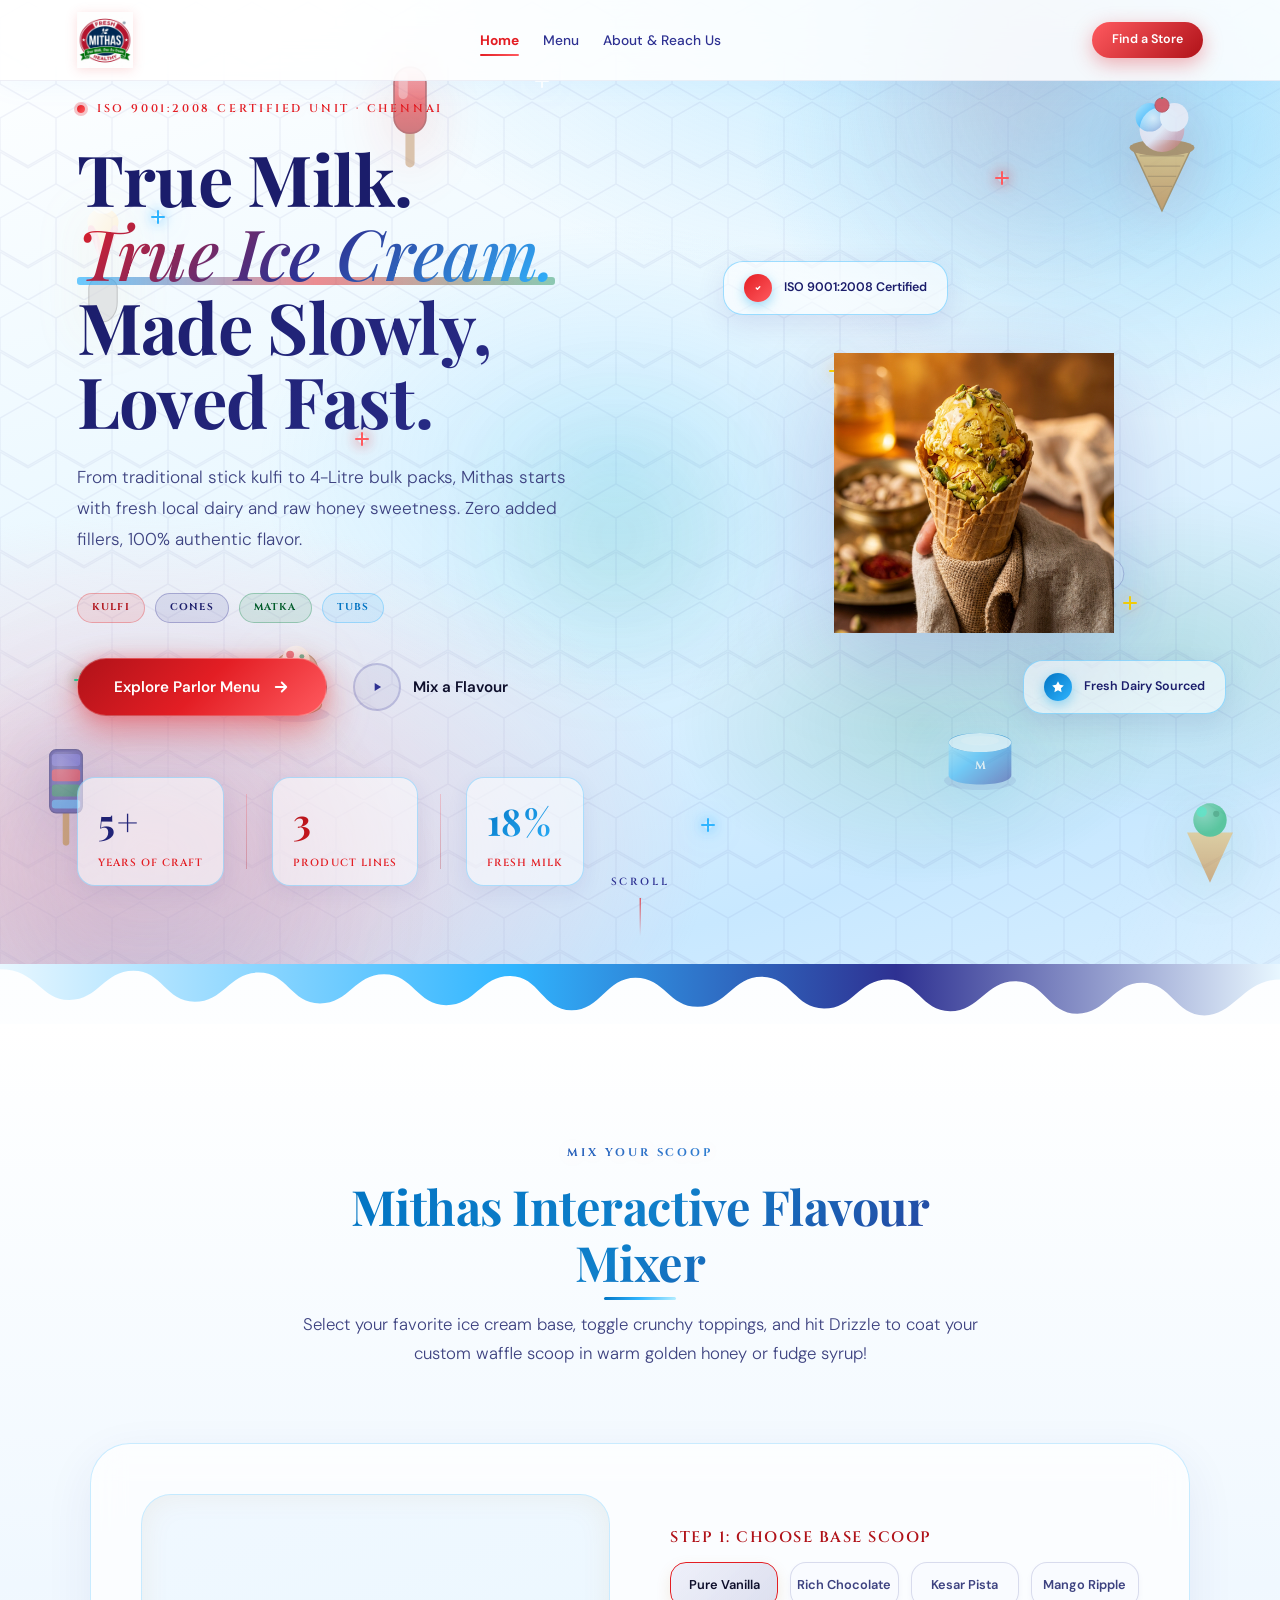
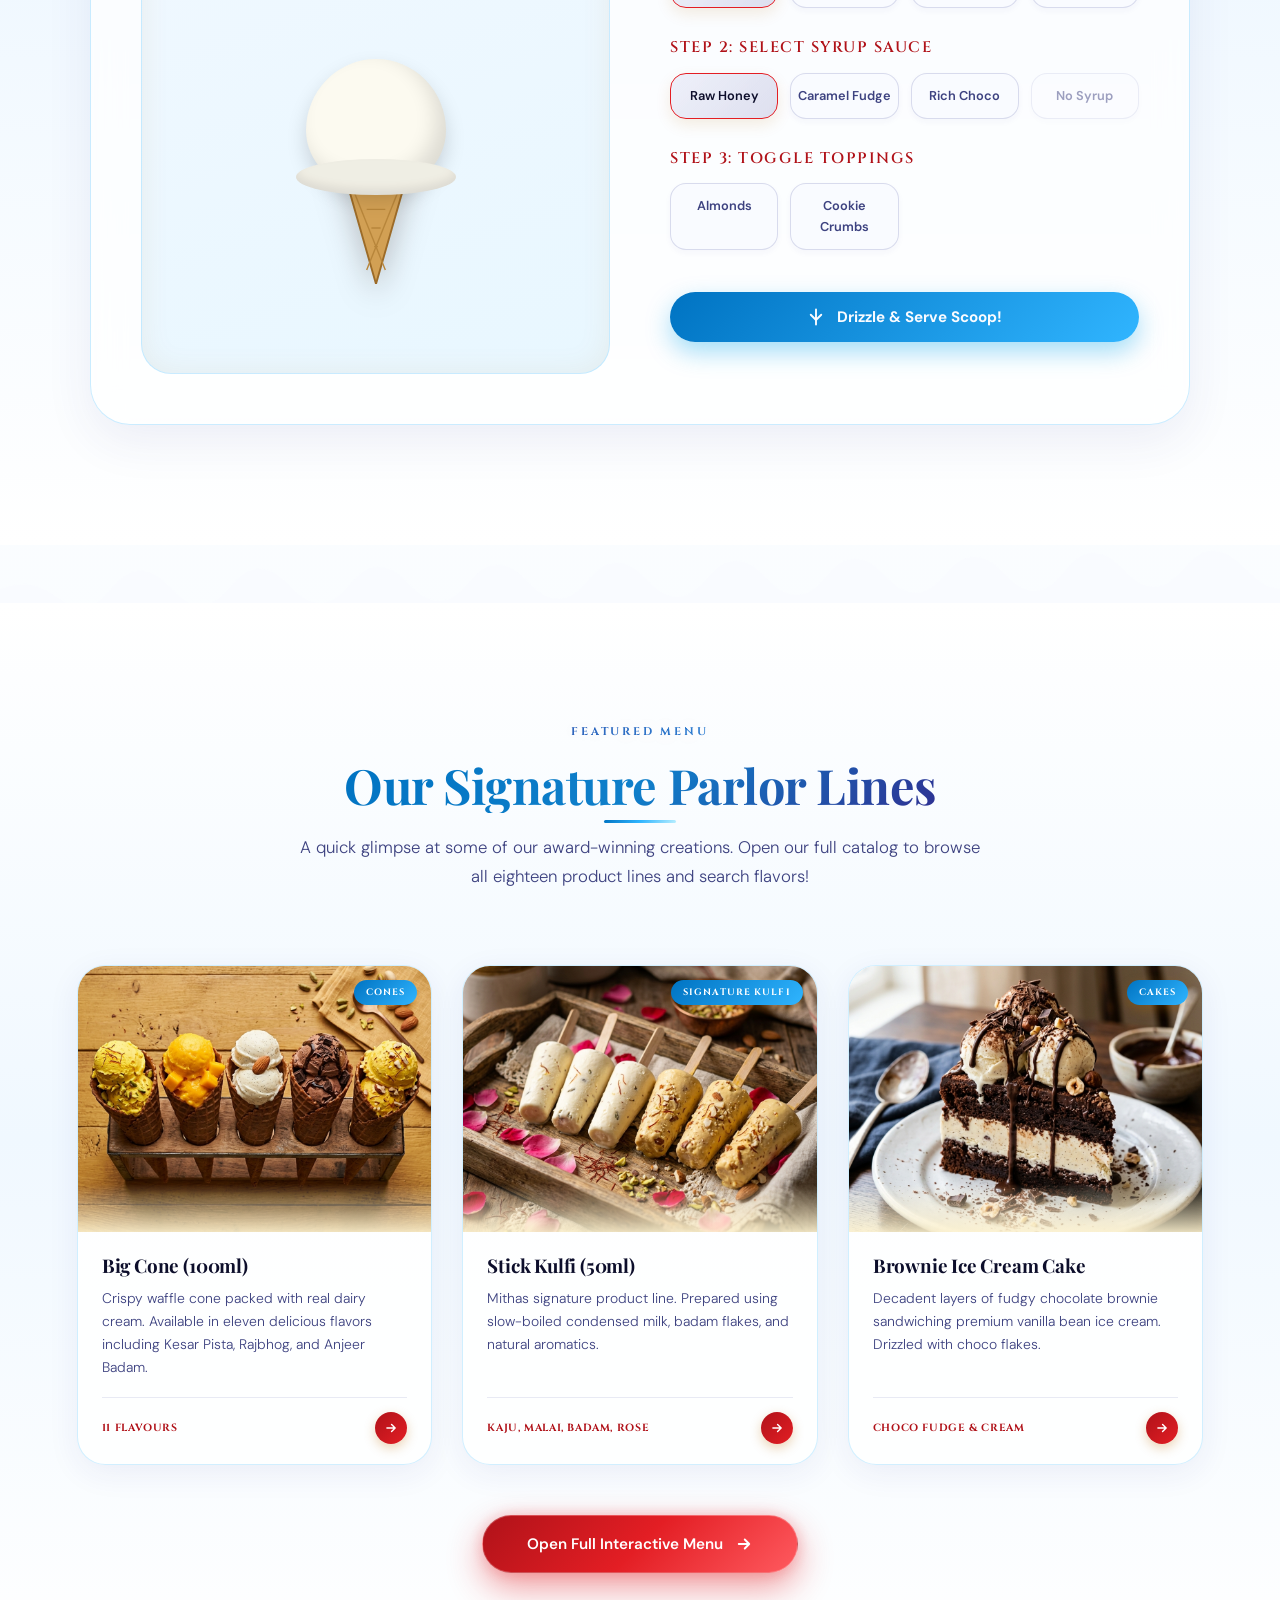
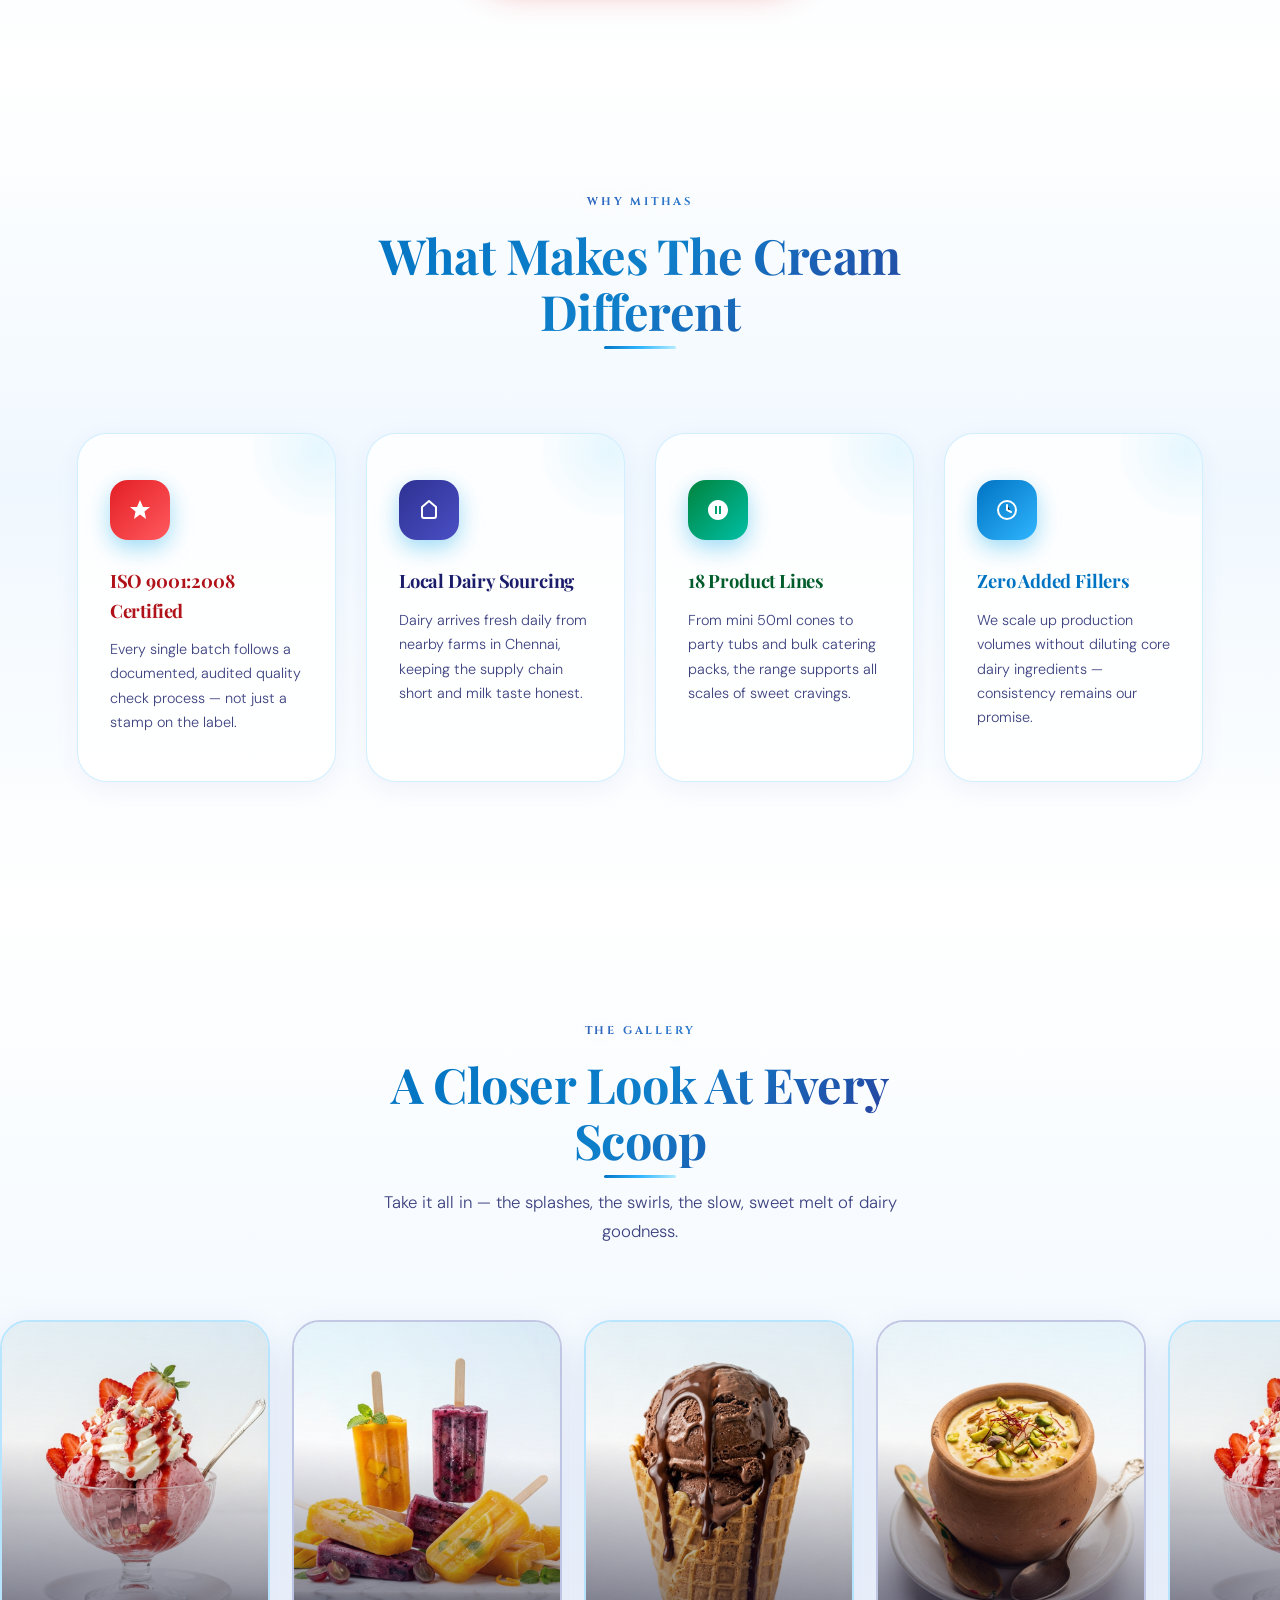
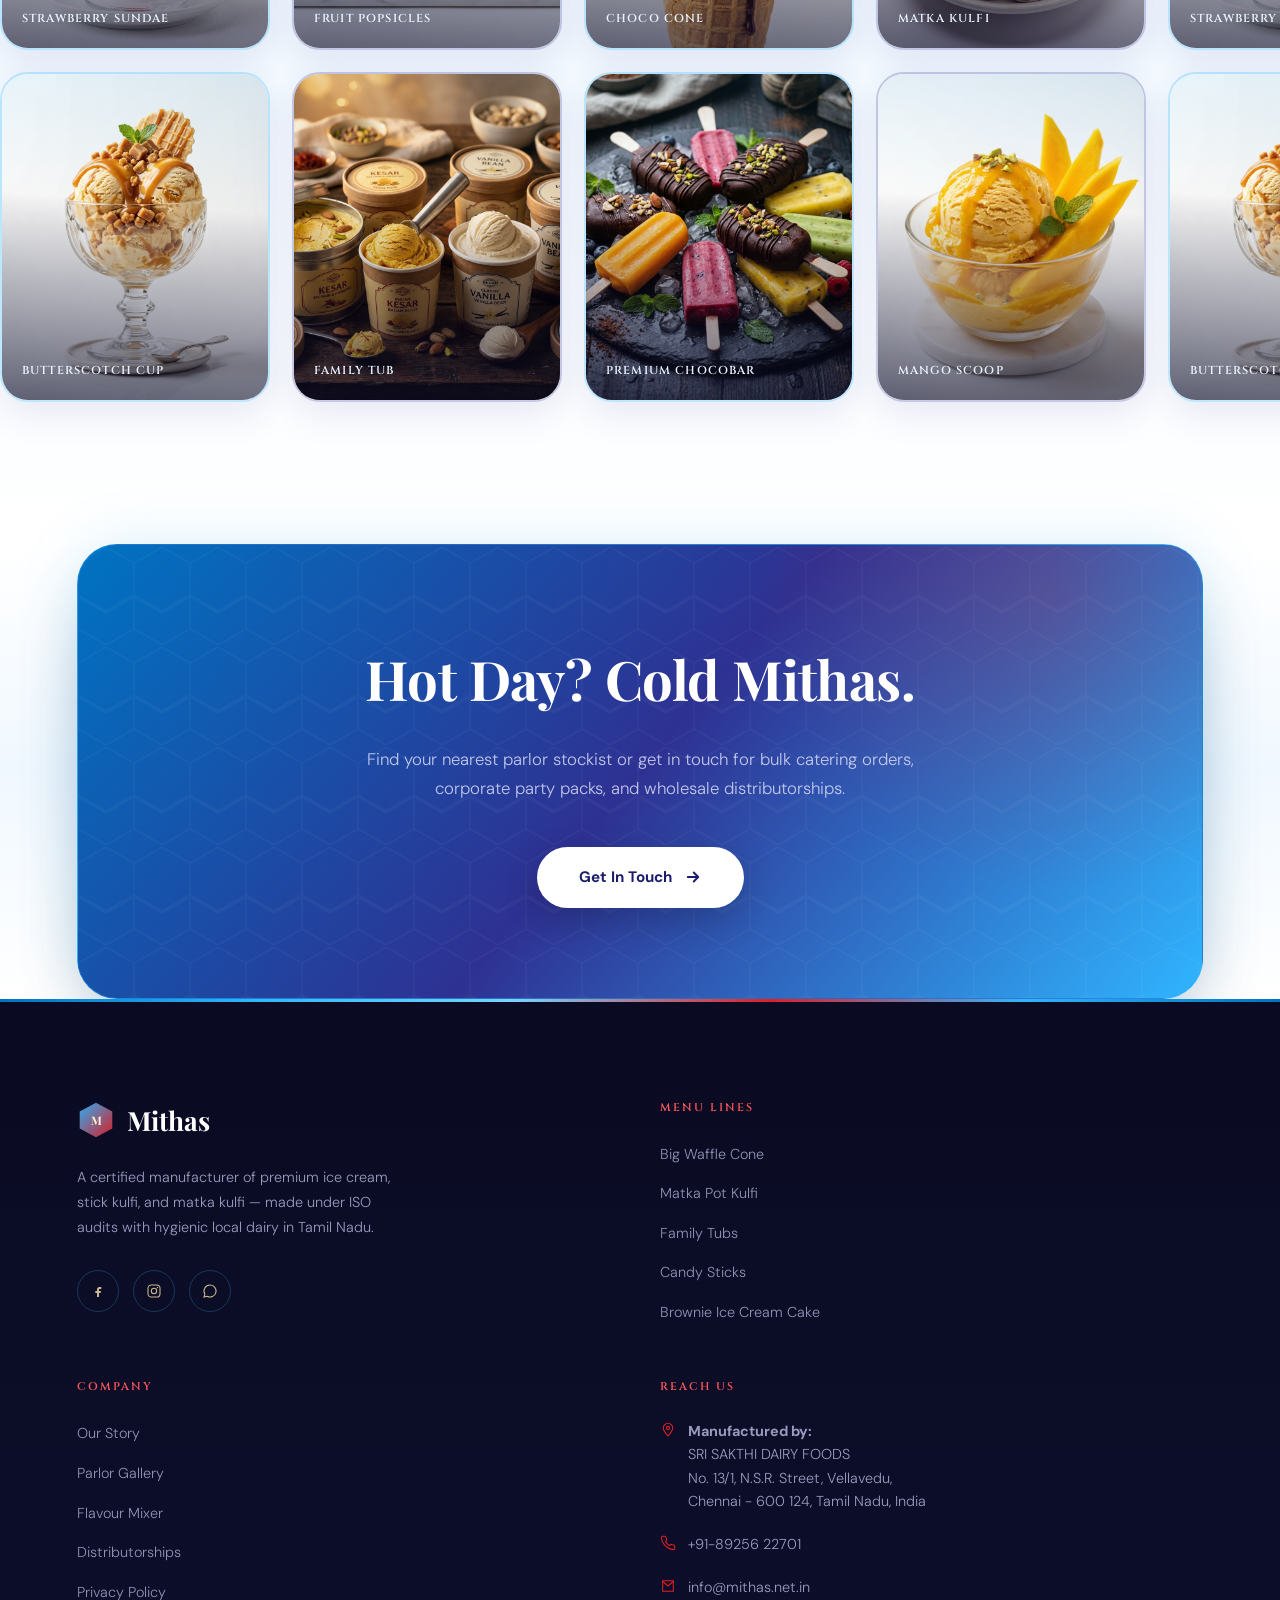
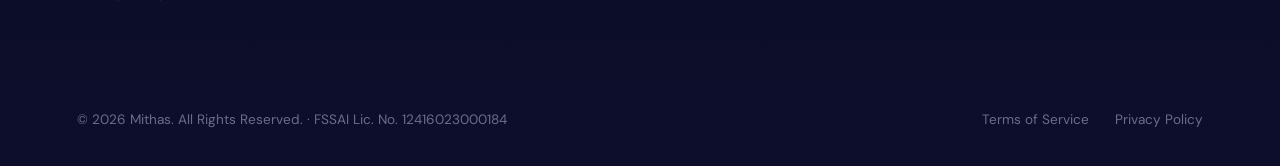
==== commit 37aba588: "Update index.html" ====
--- a/index.html
+++ b/index.html
@@ -15,44 +15,43 @@
 </head>
 <body class="page-home">
 
-  <!-- ======= ICE CREAM PRELOADER ======= -->
-  <div class="preloader" id="preloader">
-    <div class="preloader-bg-glow" aria-hidden="true"></div>
+  <!-- ======= BRAND PRELOADER ======= -->
+  <div class="preloader" id="preloader" role="status" aria-live="polite" aria-label="Loading Mithas">
+    <div class="preloader-backdrop" aria-hidden="true">
+      <span class="preloader-orb preloader-orb--blue"></span>
+      <span class="preloader-orb preloader-orb--red"></span>
+      <span class="preloader-orb preloader-orb--green"></span>
+    </div>
+
     <div class="preloader-inner">
-      <div class="preloader-glass">
-        <div class="preloader-cone">
-          <svg class="preloader-cone-svg" viewBox="0 0 120 200" fill="none" xmlns="http://www.w3.org/2000/svg">
-            <polygon points="60,195 15,65 105,65" fill="#D2A054" stroke="#9C6B28" stroke-width="2"/>
-            <path d="M25,80 L95,80 M32,95 L88,95 M39,110 L81,110 M46,125 L74,125 M50,140 L70,140 M54,155 L66,155 M57,170 L63,170 M18,70 L72,175 M102,70 L48,175" stroke="#B8863B" stroke-width="1.5" opacity="0.7"/>
-            <ellipse cx="60" cy="67" rx="44" ry="10" fill="#B28038"/>
-            <circle cx="60" cy="42" r="30" fill="#FCEAEC">
-              <animate attributeName="cy" values="120;42" dur="1.4s" fill="freeze" calcMode="spline" keySplines="0.34 1.56 0.64 1"/>
-            </circle>
-            <circle cx="45" cy="25" r="20" fill="#E8F4FF">
-              <animate attributeName="cy" values="120;25" dur="1.4s" begin="0.12s" fill="freeze" calcMode="spline" keySplines="0.34 1.56 0.64 1"/>
-            </circle>
-            <circle cx="75" cy="25" r="20" fill="#D6EEFF">
-              <animate attributeName="cy" values="120;25" dur="1.4s" begin="0.24s" fill="freeze" calcMode="spline" keySplines="0.34 1.56 0.64 1"/>
-            </circle>
-            <circle cx="60" cy="10" r="18" fill="#FCE4EC">
-              <animate attributeName="cy" values="120;10" dur="1.4s" begin="0.36s" fill="freeze" calcMode="spline" keySplines="0.34 1.56 0.64 1"/>
-            </circle>
-            <circle cx="60" cy="-5" r="7" fill="#E31E24">
-              <animate attributeName="cy" values="120;-5" dur="1.4s" begin="0.48s" fill="freeze" calcMode="spline" keySplines="0.34 1.56 0.64 1"/>
-            </circle>
-            <path d="M60,-5 Q65,-20 58,-25" stroke="#00833E" stroke-width="2" fill="none" stroke-linecap="round">
-              <animate attributeName="d" values="M60,120 Q65,110 58,105;M60,-5 Q65,-20 58,-25" dur="1.4s" begin="0.48s" fill="freeze" calcMode="spline" keySplines="0.34 1.56 0.64 1"/>
-            </path>
+      <div class="preloader-card">
+        <div class="preloader-logo-wrap">
+          <svg class="preloader-ring" viewBox="0 0 120 120" aria-hidden="true">
+            <defs>
+              <linearGradient id="preloaderRingGrad" x1="0%" y1="0%" x2="100%" y2="100%">
+                <stop offset="0%" stop-color="#2E3192"/>
+                <stop offset="50%" stop-color="#30B5FF"/>
+                <stop offset="100%" stop-color="#E31E24"/>
+              </linearGradient>
+            </defs>
+            <circle class="preloader-ring-track" cx="60" cy="60" r="54"/>
+            <circle class="preloader-ring-progress" cx="60" cy="60" r="54"/>
           </svg>
-        </div>
-        <div class="preloader-text">
-          <span class="preloader-brand">Mithas</span>
-          <span class="preloader-tagline">True Milk. True Ice Cream.</span>
-        </div>
-      </div>
-    </div>
-    <div class="preloader-progress" aria-hidden="true">
-      <div class="preloader-progress-bar"></div>
+          <img
+            src="logo_mithas.png"
+            alt="Mithas — True Milk, True Ice Cream"
+            class="preloader-logo"
+            width="200"
+            height="112"
+            decoding="async"
+          />
+        </div>
+        <p class="preloader-tagline">True Milk. True Ice Cream.</p>
+        <div class="preloader-status" aria-hidden="true">
+          <span class="preloader-status-bar"><span class="preloader-status-fill"></span></span>
+          <span class="preloader-status-label">Preparing your experience</span>
+        </div>
+      </div>
     </div>
   </div>
 
@@ -107,19 +106,153 @@
   
   <!-- ======= HERO SECTION ======= -->
   <section class="hero" id="home">
-    <div class="hero-aurora" aria-hidden="true">
-      <div class="aurora-layer aurora-a"></div>
-      <div class="aurora-layer aurora-b"></div>
-    </div>
-    <div class="hero-mesh" aria-hidden="true"></div>
-    <div class="hero-comb-bg"></div>
-    <div class="hero-beams" aria-hidden="true">
-      <span class="hero-beam hero-beam-2"></span>
-    </div>
-    <div class="hero-orb hero-orb1"></div>
-    <div class="hero-orb hero-orb2"></div>
-    <div class="hero-frost-mist" aria-hidden="true"></div>
-    <div class="hero-sparkles" id="heroSparkles" aria-hidden="true"></div>
+    <div class="hero-comb-bg" aria-hidden="true"></div>
+
+    <!-- Animated ice cream background -->
+    <div class="hero-ice-bg" aria-hidden="true">
+      <svg width="0" height="0" style="position:absolute;overflow:hidden" aria-hidden="true">
+        <defs>
+          <linearGradient id="ice-scoop-pink" x1="0%" y1="0%" x2="100%" y2="100%">
+            <stop offset="0%" stop-color="#FFD6E0"/><stop offset="50%" stop-color="#FCE4EC"/><stop offset="100%" stop-color="#E31E24" stop-opacity="0.35"/>
+          </linearGradient>
+          <linearGradient id="ice-scoop-blue" x1="0%" y1="0%" x2="100%" y2="100%">
+            <stop offset="0%" stop-color="#B8EEFF"/><stop offset="45%" stop-color="#30B5FF"/><stop offset="100%" stop-color="#2E3192"/>
+          </linearGradient>
+          <linearGradient id="ice-scoop-cream" x1="0%" y1="0%" x2="80%" y2="100%">
+            <stop offset="0%" stop-color="#FFFDF8"/><stop offset="60%" stop-color="#FFF0D4"/><stop offset="100%" stop-color="#F5C878"/>
+          </linearGradient>
+          <linearGradient id="ice-cone-waffle" x1="50%" y1="0%" x2="50%" y2="100%">
+            <stop offset="0%" stop-color="#E8B85C"/><stop offset="100%" stop-color="#C47A28"/>
+          </linearGradient>
+          <linearGradient id="ice-popsicle-red" x1="0%" y1="0%" x2="0%" y2="100%">
+            <stop offset="0%" stop-color="#FF6B6F"/><stop offset="50%" stop-color="#E31E24"/><stop offset="100%" stop-color="#B01219"/>
+          </linearGradient>
+          <linearGradient id="ice-kulfi-stripe" x1="0%" y1="0%" x2="100%" y2="0%">
+            <stop offset="0%" stop-color="#4A4FC4"/><stop offset="33%" stop-color="#E31E24"/><stop offset="66%" stop-color="#00833E"/><stop offset="100%" stop-color="#30B5FF"/>
+          </linearGradient>
+          <radialGradient id="ice-scoop-shine" cx="30%" cy="25%" r="65%">
+            <stop offset="0%" stop-color="#FFFFFF" stop-opacity="0.9"/><stop offset="100%" stop-color="#FFFFFF" stop-opacity="0"/>
+          </radialGradient>
+        </defs>
+      </svg>
+
+      <div class="hero-ice-orbs">
+        <span class="hero-ice-orb hero-ice-orb--red"></span>
+        <span class="hero-ice-orb hero-ice-orb--blue"></span>
+        <span class="hero-ice-orb hero-ice-orb--green"></span>
+      </div>
+      <div class="hero-ice-mist"></div>
+      <div class="hero-ice-sweep"></div>
+
+      <div class="hero-ice-piece hero-ice-piece--cone-1 hero-ice-piece--glow-pink" style="--enter-delay:0.3s;--float-dur:11s">
+        <svg viewBox="0 0 80 120" fill="none" xmlns="http://www.w3.org/2000/svg">
+          <polygon points="40,112 10,48 70,48" fill="url(#ice-cone-waffle)" stroke="#9C6B28" stroke-width="1.4"/>
+          <path d="M18,58 L62,58 M22,68 L58,68 M26,78 L54,78 M30,88 L50,88" stroke="#8B5A1E" stroke-width="1.2" opacity="0.55"/>
+          <ellipse cx="40" cy="50" rx="32" ry="8" fill="#A86E2A"/>
+          <circle cx="40" cy="32" r="22" fill="url(#ice-scoop-pink)"/>
+          <circle cx="28" cy="20" r="14" fill="url(#ice-scoop-blue)"/>
+          <circle cx="52" cy="20" r="14" fill="#FFF0F5"/>
+          <circle cx="40" cy="32" r="22" fill="url(#ice-scoop-shine)"/>
+          <circle cx="40" cy="8" r="7" fill="#E31E24" stroke="#B01219" stroke-width="0.8"/>
+          <path d="M40,1 Q44,-10 38,-14" stroke="#00833E" stroke-width="2" stroke-linecap="round"/>
+        </svg>
+      </div>
+
+      <div class="hero-ice-piece hero-ice-piece--scoop-1 hero-ice-piece--glow-blue" style="--enter-delay:0.5s;--float-dur:13s">
+        <svg viewBox="0 0 90 70" fill="none" xmlns="http://www.w3.org/2000/svg">
+          <circle cx="45" cy="48" r="20" fill="url(#ice-scoop-blue)"/>
+          <circle cx="30" cy="32" r="16" fill="#E8F7FF" stroke="#30B5FF" stroke-width="0.6" opacity="0.95"/>
+          <circle cx="60" cy="32" r="16" fill="#D6EEFF" stroke="#2E3192" stroke-width="0.5" opacity="0.9"/>
+          <circle cx="45" cy="16" r="14" fill="url(#ice-scoop-pink)"/>
+          <circle cx="45" cy="30" r="28" fill="url(#ice-scoop-shine)" opacity="0.55"/>
+          <ellipse cx="45" cy="62" rx="24" ry="7" fill="rgba(46,49,146,0.14)"/>
+        </svg>
+      </div>
+
+      <div class="hero-ice-piece hero-ice-piece--kulfi hero-ice-piece--glow-indigo" style="--enter-delay:0.7s;--float-dur:9s">
+        <svg viewBox="0 0 50 110" fill="none" xmlns="http://www.w3.org/2000/svg">
+          <rect x="22" y="72" width="6" height="34" rx="3" fill="#B8863B"/>
+          <rect x="10" y="18" width="30" height="58" rx="6" fill="#2E3192" stroke="#1B1D6B" stroke-width="1"/>
+          <rect x="12" y="22" width="26" height="11" rx="3" fill="#4A4FC4"/>
+          <rect x="12" y="36" width="26" height="11" rx="3" fill="#E31E24" opacity="0.85"/>
+          <rect x="12" y="50" width="26" height="11" rx="3" fill="#00833E" opacity="0.8"/>
+          <rect x="12" y="64" width="26" height="8" rx="3" fill="#30B5FF" opacity="0.75"/>
+          <rect x="12" y="20" width="26" height="54" rx="5" fill="url(#ice-scoop-shine)" opacity="0.25"/>
+        </svg>
+      </div>
+
+      <div class="hero-ice-piece hero-ice-piece--soft-serve hero-ice-piece--glow-cream" style="--enter-delay:0.4s;--float-dur:12s">
+        <svg viewBox="0 0 70 130" fill="none" xmlns="http://www.w3.org/2000/svg">
+          <path d="M35,118 C28,118 22,110 22,100 L22,88 C22,82 26,78 32,78 L38,78 C44,78 48,82 48,88 L48,100 C48,110 42,118 35,118Z" fill="#D8D8D8" stroke="#AAA" stroke-width="1"/>
+          <path d="M35,78 C35,60 28,45 22,32 C18,24 24,14 35,14 C46,14 52,24 48,32 C42,45 35,60 35,78Z" fill="url(#ice-scoop-cream)"/>
+          <path d="M35,78 C38,62 42,48 48,36 C50,32 48,28 44,30 C38,38 35,52 35,68 C35,52 32,38 26,30 C22,28 20,32 22,36 C28,48 32,62 35,78Z" fill="url(#ice-scoop-pink)" opacity="0.75"/>
+          <ellipse cx="35" cy="14" rx="9" ry="5" fill="#FFFFFF" opacity="0.7"/>
+          <path d="M35,78 C35,78 30,55 28,40" stroke="#FFFFFF" stroke-width="2" stroke-linecap="round" opacity="0.35"/>
+        </svg>
+      </div>
+
+      <div class="hero-ice-piece hero-ice-piece--tub hero-ice-piece--glow-blue" style="--enter-delay:0.9s;--float-dur:14s">
+        <svg viewBox="0 0 90 80" fill="none" xmlns="http://www.w3.org/2000/svg">
+          <ellipse cx="45" cy="68" rx="38" ry="10" fill="rgba(46,49,146,0.16)"/>
+          <path d="M12,28 L12,62 C12,68 26,72 45,72 C64,72 78,68 78,62 L78,28 C78,22 64,18 45,18 C26,18 12,22 12,28Z" fill="url(#ice-scoop-blue)"/>
+          <path d="M12,28 C12,34 26,38 45,38 C64,38 78,34 78,28 C78,22 64,18 45,18 C26,18 12,22 12,28Z" fill="#0073C2"/>
+          <ellipse cx="45" cy="28" rx="33" ry="10" fill="#E8F7FF"/>
+          <ellipse cx="45" cy="26" rx="20" ry="5" fill="#FFFFFF" opacity="0.45"/>
+          <text x="45" y="56" text-anchor="middle" fill="#FFFFFF" font-family="Cinzel,serif" font-size="12" font-weight="700">M</text>
+        </svg>
+      </div>
+
+      <div class="hero-ice-piece hero-ice-piece--popsicle hero-ice-piece--glow-red" style="--enter-delay:0.6s;--float-dur:10s">
+        <svg viewBox="0 0 44 100" fill="none" xmlns="http://www.w3.org/2000/svg">
+          <rect x="18" y="62" width="8" height="34" rx="4" fill="#C4956A"/>
+          <rect x="8" y="8" width="28" height="58" rx="14" fill="url(#ice-popsicle-red)"/>
+          <rect x="12" y="12" width="8" height="24" rx="4" fill="#FFFFFF" opacity="0.35"/>
+          <rect x="8" y="8" width="28" height="58" rx="14" stroke="#8B0A10" stroke-width="1.4" fill="none"/>
+        </svg>
+      </div>
+
+      <div class="hero-ice-piece hero-ice-piece--cone-2 hero-ice-piece--glow-green" style="--enter-delay:1s;--float-dur:8.5s">
+        <svg viewBox="0 0 60 90" fill="none" xmlns="http://www.w3.org/2000/svg">
+          <polygon points="30,84 8,36 52,36" fill="url(#ice-cone-waffle)"/>
+          <circle cx="30" cy="24" r="16" fill="#00A854"/>
+          <circle cx="30" cy="24" r="16" fill="url(#ice-scoop-shine)" opacity="0.4"/>
+          <circle cx="22" cy="16" r="5" fill="#00E5A0" opacity="0.7"/>
+          <circle cx="36" cy="18" r="3" fill="#00833E"/>
+        </svg>
+      </div>
+
+      <div class="hero-ice-piece hero-ice-piece--matka hero-ice-piece--glow-cream" style="--enter-delay:0.8s;--float-dur:15s">
+        <svg viewBox="0 0 80 90" fill="none" xmlns="http://www.w3.org/2000/svg">
+          <ellipse cx="40" cy="78" rx="34" ry="8" fill="rgba(46,49,146,0.14)"/>
+          <path d="M18,32 C18,22 28,14 40,14 C52,14 62,22 62,32 L66,68 C66,74 54,78 40,78 C26,78 14,74 14,68 L18,32Z" fill="#C4956A" stroke="#8B5A1E" stroke-width="1.2"/>
+          <path d="M20,34 C20,26 28,20 40,20 C52,20 60,26 60,34" stroke="#A67C3D" stroke-width="1.8" fill="none"/>
+          <ellipse cx="40" cy="32" rx="22" ry="8" fill="#F5E6D3"/>
+          <circle cx="40" cy="22" r="14" fill="url(#ice-scoop-cream)"/>
+          <circle cx="40" cy="20" r="10" fill="url(#ice-scoop-shine)" opacity="0.5"/>
+          <circle cx="34" cy="17" r="4" fill="#E31E24"/>
+          <circle cx="46" cy="19" r="2.5" fill="#00833E"/>
+        </svg>
+      </div>
+
+      <div class="hero-ice-drips">
+        <span class="hero-ice-drip hero-ice-drip--1"></span>
+        <span class="hero-ice-drip hero-ice-drip--2"></span>
+        <span class="hero-ice-drip hero-ice-drip--3"></span>
+        <span class="hero-ice-drip hero-ice-drip--4"></span>
+        <span class="hero-ice-drip hero-ice-drip--5"></span>
+      </div>
+
+      <div class="hero-ice-sparkles">
+        <span class="hero-ice-sparkle hero-ice-sparkle--blue" style="--s-x:12%;--s-y:22%;--s-d:0s"></span>
+        <span class="hero-ice-sparkle hero-ice-sparkle--red" style="--s-x:78%;--s-y:18%;--s-d:1.2s"></span>
+        <span class="hero-ice-sparkle hero-ice-sparkle--gold" style="--s-x:88%;--s-y:62%;--s-d:2.4s"></span>
+        <span class="hero-ice-sparkle hero-ice-sparkle--green" style="--s-x:6%;--s-y:70%;--s-d:0.8s"></span>
+        <span class="hero-ice-sparkle hero-ice-sparkle--white" style="--s-x:42%;--s-y:8%;--s-d:1.8s"></span>
+        <span class="hero-ice-sparkle hero-ice-sparkle--blue" style="--s-x:55%;--s-y:85%;--s-d:3s"></span>
+        <span class="hero-ice-sparkle hero-ice-sparkle--red" style="--s-x:28%;--s-y:45%;--s-d:2s"></span>
+        <span class="hero-ice-sparkle hero-ice-sparkle--gold" style="--s-x:65%;--s-y:38%;--s-d:0.5s"></span>
+      </div>
+    </div>
 
     <div class="hero-grid">
       <!-- Text Description Side -->
@@ -130,7 +263,7 @@
         </div>
         <h1 class="hero-fade-in" style="animation-delay:0.25s">
           True Milk.<br>
-          <em class="gradient-text-animated">True Ice Cream.<span class="ink-line"></span></em><br>
+          <em class="hero-highlight">True Ice Cream.<span class="ink-line"></span></em><br>
           <span class="hero-headline-accent">Made Slowly, Loved Fast.</span>
         </h1>
         <p class="lede hero-fade-in" style="animation-delay:0.45s">From traditional stick kulfi to 4-Litre bulk packs, Mithas starts with fresh local dairy and raw honey sweetness. Zero added fillers, 100% authentic flavor.</p>
@@ -141,45 +274,37 @@
           <span class="flavor-chip chip-sky">Tubs</span>
         </div>
         <div class="hero-actions hero-fade-in" style="animation-delay:0.65s">
-          <a href="menu.html" class="btn-primary btn-hero-glow">
+          <a href="menu.html" class="btn-primary">
             Explore Parlor Menu
             <svg width="18" height="18" viewBox="0 0 24 24" fill="none"><path d="M5 12h14M13 6l6 6-6 6" stroke="currentColor" stroke-width="2.5" stroke-linecap="round" stroke-linejoin="round"/></svg>
           </a>
           <a href="#mixer" class="btn-ghost">
-            <span class="play-ring play-ring-pulse">
+            <span class="play-ring">
               <svg width="14" height="14" viewBox="0 0 24 24"><path d="M8 5v14l11-7z" fill="#2E3192"/></svg>
             </span>
             Mix a Flavour
           </a>
         </div>
         <div class="hero-stats hero-fade-in" style="animation-delay:0.8s">
-          <div class="stat-pill stat-pill-glow">
+          <div class="stat-pill">
             <span class="num stat-color-1"><span class="counter" data-target="30">0</span>+</span>
             <span class="lbl">Years of Craft</span>
           </div>
-          <div class="stat-pill stat-pill-glow">
+          <div class="stat-pill">
             <span class="num stat-color-2"><span class="counter" data-target="18">0</span></span>
             <span class="lbl">Product Lines</span>
           </div>
-          <div class="stat-pill stat-pill-glow">
+          <div class="stat-pill">
             <span class="num stat-color-3"><span class="counter" data-target="100">0</span>%</span>
             <span class="lbl">Fresh Milk</span>
           </div>
         </div>
       </div>
 
-      <!-- Visual Orbiting Side -->
+      <!-- Visual Side -->
       <div class="hero-visual hero-fade-in" style="animation-delay:0.5s">
-        <div class="hex-ring"></div>
-        <div class="hex-ring-inner"></div>
-        <div class="hex-ring-pulse" aria-hidden="true"></div>
-        <div class="hero-glow"></div>
-        <div class="hero-visual-mist" aria-hidden="true"></div>
-
-        <!-- Orbiting honeycomb shapes -->
-        <div id="orbitRing" class="orbit-ring"></div>
-
-        <!-- Floating Badges -->
+        <div class="hero-glow" aria-hidden="true"></div>
+
         <div class="float-badge badge-iso">
           <span class="b-ico">
             <svg width="14" height="14" viewBox="0 0 24 24" fill="none"><path d="M9 12l2 2 4-4" stroke="#FFFFFF" stroke-width="2.5" stroke-linecap="round" stroke-linejoin="round"/></svg>
@@ -192,34 +317,16 @@
           </span>
           Fresh Dairy Sourced
         </div>
-        <div class="float-badge badge-natural">
-          <span class="b-ico b-ico-green">
-            <svg width="14" height="14" viewBox="0 0 24 24" fill="none"><path d="M12 3C8 8 4 10 4 14a8 8 0 1016 0c0-4-4-6-8-11z" fill="#FFFFFF" opacity="0.9"/></svg>
-          </span>
-          100% Natural
-        </div>
-
-        <!-- Hero Cone Image -->
+
         <div class="hero-img-frame">
-          <div class="hero-img-ring" aria-hidden="true"></div>
-          <div class="hero-img-shine" aria-hidden="true"></div>
           <img
             src="img_hero_cone.png"
             alt="Mithas Saffron Honey Scoop"
             loading="eager"
+            decoding="async"
+            width="280"
+            height="420"
           />
-        </div>
-
-        <!-- Honey Drips falling from under the image -->
-        <div class="honey-drip" style="left:calc(50% - 54px);">
-          <svg width="40" height="70" viewBox="0 0 40 70">
-            <path class="drip-path" d="M14,0 Q12,30 8,45 Q6,55 10,62 Q14,70 20,70 Q26,70 30,62 Q34,55 32,45 Q28,30 26,0 Z" style="animation-delay:0.3s"/>
-          </svg>
-        </div>
-        <div class="honey-drip" style="left:calc(50% + 30px);">
-          <svg width="24" height="52" viewBox="0 0 24 52">
-            <path class="drip-path" d="M8,0 Q7,20 5,30 Q3,38 6,44 Q9,52 12,52 Q15,52 18,44 Q21,38 19,30 Q17,20 16,0 Z" style="animation-delay:1.8s;animation-duration:3.8s"/>
-          </svg>
         </div>
       </div>
     </div>
@@ -573,4 +680,4 @@
   <!-- External JS Script Link -->
   <script src="script.js"></script>
 </body>
-</html>+</html>
--- a/style.css
+++ b/style.css
@@ -521,6 +521,277 @@
   background-image: url("data:image/svg+xml,%3Csvg xmlns='http://www.w3.org/2000/svg' width='56' height='100'%3E%3Cpath d='M28 66L0 50V18L28 2l28 16v32zm0 34L0 84V52l28 16 28-16v32z' stroke='%232E3192' stroke-width='1.5' fill='none'/%3E%3C/svg%3E");
   background-size: 56px 100px;
   pointer-events: none;
+}
+
+/* ── HERO ICE CREAM BACKGROUND ANIMATION ── */
+.hero-ice-bg {
+  position: absolute;
+  inset: 0;
+  z-index: 1;
+  overflow: hidden;
+  pointer-events: none;
+  contain: layout style paint;
+}
+.hero-ice-orbs {
+  position: absolute;
+  inset: 0;
+  z-index: 0;
+}
+.hero-ice-orb {
+  position: absolute;
+  border-radius: 50%;
+  filter: blur(60px);
+  opacity: 0.55;
+  animation: hero-ice-orb-drift 14s ease-in-out infinite alternate;
+}
+.hero-ice-orb--red {
+  width: 340px;
+  height: 340px;
+  top: -8%;
+  right: 5%;
+  background: radial-gradient(circle, rgba(227, 30, 36, 0.45) 0%, rgba(255, 90, 95, 0.15) 55%, transparent 72%);
+  animation-duration: 11s;
+}
+.hero-ice-orb--blue {
+  width: 420px;
+  height: 420px;
+  bottom: -12%;
+  left: -5%;
+  background: radial-gradient(circle, rgba(48, 181, 255, 0.5) 0%, rgba(46, 49, 146, 0.2) 50%, transparent 70%);
+  animation-duration: 15s;
+  animation-direction: alternate-reverse;
+}
+.hero-ice-orb--green {
+  width: 260px;
+  height: 260px;
+  top: 42%;
+  left: 38%;
+  background: radial-gradient(circle, rgba(0, 131, 62, 0.32) 0%, rgba(0, 191, 165, 0.12) 50%, transparent 68%);
+  animation-duration: 18s;
+  animation-delay: -4s;
+}
+@keyframes hero-ice-orb-drift {
+  0%   { transform: translate(0, 0) scale(1); }
+  50%  { transform: translate(24px, -18px) scale(1.08); }
+  100% { transform: translate(-16px, 12px) scale(1.04); }
+}
+.hero-ice-mist {
+  position: absolute;
+  inset: 0;
+  z-index: 1;
+  background:
+    radial-gradient(ellipse 75% 60% at 12% 88%, rgba(255, 182, 193, 0.55), transparent 58%),
+    radial-gradient(ellipse 60% 55% at 90% 15%, rgba(125, 211, 252, 0.6), transparent 52%),
+    radial-gradient(ellipse 45% 40% at 48% 48%, rgba(48, 181, 255, 0.18), transparent 62%),
+    radial-gradient(ellipse 35% 30% at 72% 75%, rgba(0, 131, 62, 0.15), transparent 55%);
+  animation: hero-ice-mist-drift 16s ease-in-out infinite alternate;
+}
+@keyframes hero-ice-mist-drift {
+  0%   { transform: translate(0, 0) scale(1); filter: hue-rotate(0deg) saturate(1); opacity: 0.82; }
+  50%  { transform: translate(14px, -10px) scale(1.05); filter: hue-rotate(8deg) saturate(1.15); opacity: 1; }
+  100% { transform: translate(-10px, 8px) scale(1.02); filter: hue-rotate(-5deg) saturate(1.08); opacity: 0.9; }
+}
+.hero-ice-sweep {
+  position: absolute;
+  inset: 0;
+  z-index: 2;
+  background: linear-gradient(
+    115deg,
+    transparent 38%,
+    rgba(255, 255, 255, 0.22) 46%,
+    rgba(48, 181, 255, 0.12) 50%,
+    rgba(255, 255, 255, 0.18) 54%,
+    transparent 62%
+  );
+  background-size: 280% 100%;
+  animation: hero-ice-sweep 9s ease-in-out infinite;
+  pointer-events: none;
+}
+@keyframes hero-ice-sweep {
+  0%   { background-position: 200% 0; opacity: 0; }
+  20%  { opacity: 1; }
+  80%  { opacity: 1; }
+  100% { background-position: -200% 0; opacity: 0; }
+}
+.hero-ice-piece {
+  position: absolute;
+  z-index: 3;
+  opacity: 0;
+  transform-origin: center bottom;
+  --glow-weak: drop-shadow(0 12px 28px rgba(48, 181, 255, 0.25));
+  --glow-strong: drop-shadow(0 18px 42px rgba(48, 181, 255, 0.5));
+  filter: var(--glow-weak);
+  animation:
+    hero-ice-enter 1s cubic-bezier(0.34, 1.45, 0.64, 1) forwards,
+    hero-ice-float var(--float-dur, 10s) ease-in-out infinite,
+    hero-ice-glow-pulse 4s ease-in-out infinite;
+  animation-delay: var(--enter-delay, 0.4s), calc(var(--enter-delay, 0.4s) + 1s), calc(var(--enter-delay, 0.4s) + 1s);
+  will-change: transform, filter;
+}
+.hero-ice-piece--glow-pink   { --glow-weak: drop-shadow(0 12px 28px rgba(227, 30, 36, 0.22));  --glow-strong: drop-shadow(0 18px 40px rgba(255, 107, 111, 0.5)); }
+.hero-ice-piece--glow-blue   { --glow-weak: drop-shadow(0 12px 28px rgba(48, 181, 255, 0.28)); --glow-strong: drop-shadow(0 20px 44px rgba(48, 181, 255, 0.55)); }
+.hero-ice-piece--glow-red    { --glow-weak: drop-shadow(0 12px 28px rgba(227, 30, 36, 0.3));   --glow-strong: drop-shadow(0 18px 42px rgba(227, 30, 36, 0.58)); }
+.hero-ice-piece--glow-green  { --glow-weak: drop-shadow(0 12px 28px rgba(0, 131, 62, 0.28));  --glow-strong: drop-shadow(0 18px 40px rgba(0, 229, 160, 0.48)); }
+.hero-ice-piece--glow-cream  { --glow-weak: drop-shadow(0 12px 28px rgba(245, 200, 120, 0.3)); --glow-strong: drop-shadow(0 18px 40px rgba(255, 220, 150, 0.55)); }
+.hero-ice-piece--glow-indigo { --glow-weak: drop-shadow(0 12px 28px rgba(46, 49, 146, 0.3));  --glow-strong: drop-shadow(0 18px 42px rgba(74, 79, 196, 0.52)); }
+.hero-ice-piece--scoop-1,
+.hero-ice-piece--soft-serve,
+.hero-ice-piece--matka,
+.hero-ice-piece--tub {
+  animation-name: hero-ice-enter, hero-ice-float-alt, hero-ice-glow-pulse;
+}
+.hero-ice-piece--kulfi,
+.hero-ice-piece--popsicle {
+  animation-name: hero-ice-enter, hero-ice-sway, hero-ice-glow-pulse;
+}
+@keyframes hero-ice-glow-pulse {
+  0%, 100% { filter: var(--glow-weak); }
+  50%      { filter: var(--glow-strong); }
+}
+.hero-ice-piece svg {
+  width: 100%;
+  height: 100%;
+  display: block;
+}
+.hero-ice-piece--cone-1 {
+  top: 10%;
+  right: 6%;
+  width: 82px;
+  height: 122px;
+}
+.hero-ice-piece--scoop-1 {
+  top: 56%;
+  right: 11%;
+  width: 94px;
+  height: 72px;
+}
+.hero-ice-piece--kulfi {
+  bottom: 12%;
+  left: 3%;
+  width: 56px;
+  height: 120px;
+}
+.hero-ice-piece--soft-serve {
+  top: 20%;
+  left: 5%;
+  width: 78px;
+  height: 142px;
+}
+.hero-ice-piece--tub {
+  bottom: 18%;
+  right: 20%;
+  width: 88px;
+  height: 76px;
+}
+.hero-ice-piece--popsicle {
+  top: 6%;
+  left: 30%;
+  width: 52px;
+  height: 114px;
+}
+.hero-ice-piece--cone-2 {
+  bottom: 8%;
+  right: 3%;
+  width: 64px;
+  height: 94px;
+}
+.hero-ice-piece--matka {
+  top: 66%;
+  left: 20%;
+  width: 80px;
+  height: 88px;
+}
+@keyframes hero-ice-enter {
+  0%   { opacity: 0; transform: translateY(40px) scale(0.75) rotate(-12deg); }
+  70%  { opacity: var(--ice-opacity, 0.62); transform: translateY(-6px) scale(1.05) rotate(3deg); }
+  100% { opacity: var(--ice-opacity, 0.62); transform: translateY(0) scale(1) rotate(0deg); }
+}
+@keyframes hero-ice-float {
+  0%, 100% { transform: translate(0, 0) rotate(-6deg) scale(1); }
+  25%      { transform: translate(14px, -22px) rotate(4deg) scale(1.03); }
+  50%      { transform: translate(-10px, -28px) rotate(-3deg) scale(1.05); }
+  75%      { transform: translate(8px, -12px) rotate(5deg) scale(1.02); }
+}
+@keyframes hero-ice-float-alt {
+  0%, 100% { transform: translate(0, 0) rotate(7deg) scale(1); }
+  30%      { transform: translate(-16px, -20px) rotate(-5deg) scale(1.04); }
+  60%      { transform: translate(12px, -30px) rotate(8deg) scale(1.06); }
+  85%      { transform: translate(-6px, -14px) rotate(-2deg) scale(1.02); }
+}
+@keyframes hero-ice-sway {
+  0%, 100% { transform: translate(0, 0) rotate(-12deg) scale(1); }
+  25%      { transform: translate(10px, -16px) rotate(10deg) scale(1.04); }
+  50%      { transform: translate(-4px, -26px) rotate(-8deg) scale(1.06); }
+  75%      { transform: translate(8px, -18px) rotate(12deg) scale(1.03); }
+}
+.hero-ice-drips {
+  position: absolute;
+  inset: 0;
+  z-index: 2;
+}
+.hero-ice-drip {
+  position: absolute;
+  width: 9px;
+  border-radius: 0 0 10px 10px;
+  background: linear-gradient(180deg, #30B5FF 0%, #E31E24 55%, #2E3192 100%);
+  box-shadow: 0 0 12px rgba(48, 181, 255, 0.4);
+  opacity: 0;
+  animation: hero-ice-drip-fall 4s ease-in infinite;
+}
+.hero-ice-drip--1 { left: 16%; top: 26%; height: 0; animation-delay: 0s; }
+.hero-ice-drip--2 { left: 74%; top: 32%; height: 0; width: 7px; animation-delay: 1.6s; background: linear-gradient(180deg, #FF6B6F, #E31E24, #B01219); }
+.hero-ice-drip--3 { left: 46%; top: 12%; height: 0; width: 6px; animation-delay: 3.2s; }
+.hero-ice-drip--4 { left: 58%; top: 48%; height: 0; width: 5px; animation-delay: 0.8s; background: linear-gradient(180deg, #00E5A0, #00833E); box-shadow: 0 0 10px rgba(0, 131, 62, 0.4); }
+.hero-ice-drip--5 { left: 24%; top: 55%; height: 0; width: 6px; animation-delay: 2.4s; background: linear-gradient(180deg, #FFD6A0, #F5C878); box-shadow: 0 0 10px rgba(245, 200, 120, 0.45); }
+@keyframes hero-ice-drip-fall {
+  0%   { height: 0; opacity: 0; transform: translateY(0) scaleY(0.5); }
+  12%  { height: 18px; opacity: 0.85; transform: translateY(0) scaleY(1); }
+  55%  { height: 42px; opacity: 0.65; transform: translateY(16px) scaleY(1.1); }
+  100% { height: 48px; opacity: 0; transform: translateY(36px) scaleY(0.8); }
+}
+.hero-ice-sparkles {
+  position: absolute;
+  inset: 0;
+  z-index: 4;
+}
+.hero-ice-sparkle {
+  position: absolute;
+  left: var(--s-x);
+  top: var(--s-y);
+  width: 8px;
+  height: 8px;
+  border-radius: 50%;
+  animation: hero-ice-sparkle 2.8s ease-in-out infinite;
+  animation-delay: var(--s-d, 0s);
+}
+.hero-ice-sparkle::before,
+.hero-ice-sparkle::after {
+  content: '';
+  position: absolute;
+  background: currentColor;
+  border-radius: 1px;
+}
+.hero-ice-sparkle::before {
+  width: 2px;
+  height: 14px;
+  left: 3px;
+  top: -3px;
+}
+.hero-ice-sparkle::after {
+  width: 14px;
+  height: 2px;
+  left: -3px;
+  top: 3px;
+}
+.hero-ice-sparkle--blue  { color: #30B5FF; box-shadow: 0 0 14px #30B5FF, 0 0 28px rgba(48, 181, 255, 0.5); }
+.hero-ice-sparkle--red   { color: #FF5A5F; box-shadow: 0 0 14px #E31E24, 0 0 28px rgba(227, 30, 36, 0.45); }
+.hero-ice-sparkle--green { color: #00E5A0; box-shadow: 0 0 14px #00833E, 0 0 28px rgba(0, 131, 62, 0.4); }
+.hero-ice-sparkle--gold  { color: #FFD700; box-shadow: 0 0 14px #F5C878, 0 0 28px rgba(245, 200, 120, 0.5); }
+.hero-ice-sparkle--white { color: #FFFFFF; box-shadow: 0 0 16px #FFFFFF, 0 0 32px rgba(48, 181, 255, 0.35); }
+@keyframes hero-ice-sparkle {
+  0%, 100% { opacity: 0; transform: scale(0.3) rotate(0deg); }
+  40%      { opacity: 1; transform: scale(1.2) rotate(45deg); }
+  60%      { opacity: 0.9; transform: scale(1) rotate(90deg); }
 }
 .hero-orb {
   position: absolute;
@@ -3172,7 +3443,7 @@
 }
 
 /* ============================================================
-   ICE CREAM PRELOADER — Rise from bottom, slide up to reveal
+   BRAND PRELOADER — Logo reveal with progress ring
 ============================================================ */
 .preloader {
   position: fixed;
@@ -3181,133 +3452,201 @@
   display: flex;
   align-items: center;
   justify-content: center;
-  background: linear-gradient(180deg, #FFFFFF 0%, #E8F7FF 45%, #B8DCFF 100%);
+  background:
+    radial-gradient(ellipse 80% 60% at 50% 0%, rgba(48, 181, 255, 0.18), transparent 55%),
+    linear-gradient(180deg, #FFFFFF 0%, #F4FAFF 55%, #E8F4FF 100%);
   overflow: hidden;
-  transform: translateY(0);
-  transition: transform 1s cubic-bezier(0.76, 0, 0.24, 1);
-}
-.preloader-bg-glow {
-  position: absolute;
-  bottom: -20%;
-  left: 50%;
-  transform: translateX(-50%);
-  width: 500px;
-  height: 500px;
+  opacity: 1;
+  transition: opacity 0.75s cubic-bezier(0.4, 0, 0.2, 1), visibility 0s 0.75s;
+}
+.preloader-backdrop {
+  position: absolute;
+  inset: 0;
+  pointer-events: none;
+  overflow: hidden;
+}
+.preloader-orb {
+  position: absolute;
   border-radius: 50%;
-  background: radial-gradient(circle, rgba(48, 181, 255, 0.35) 0%, transparent 65%);
-  animation: preloader-glow-rise 2s ease-in-out infinite alternate;
-}
-@keyframes preloader-glow-rise {
-  0%   { transform: translateX(-50%) translateY(20px) scale(0.9); opacity: 0.6; }
-  100% { transform: translateX(-50%) translateY(-10px) scale(1.1); opacity: 1; }
+  filter: blur(70px);
+  opacity: 0.5;
+  animation: preloader-orb-float 8s ease-in-out infinite alternate;
+}
+.preloader-orb--blue {
+  width: 360px;
+  height: 360px;
+  top: -8%;
+  right: -6%;
+  background: radial-gradient(circle, rgba(48, 181, 255, 0.45), transparent 68%);
+}
+.preloader-orb--red {
+  width: 280px;
+  height: 280px;
+  bottom: -6%;
+  left: -4%;
+  background: radial-gradient(circle, rgba(227, 30, 36, 0.28), transparent 68%);
+  animation-delay: -2s;
+  animation-direction: alternate-reverse;
+}
+.preloader-orb--green {
+  width: 220px;
+  height: 220px;
+  top: 55%;
+  left: 42%;
+  background: radial-gradient(circle, rgba(0, 131, 62, 0.22), transparent 68%);
+  animation-delay: -4s;
+}
+@keyframes preloader-orb-float {
+  0%   { transform: translate(0, 0) scale(1); }
+  100% { transform: translate(16px, -12px) scale(1.06); }
 }
 
 .preloader-inner {
+  position: relative;
+  z-index: 2;
+  display: flex;
+  align-items: center;
+  justify-content: center;
+  padding: 24px;
+  opacity: 0;
+  transform: translateY(18px) scale(0.96);
+  animation: preloader-inner-in 0.9s cubic-bezier(0.22, 1, 0.36, 1) 0.15s forwards;
+}
+@keyframes preloader-inner-in {
+  to { opacity: 1; transform: translateY(0) scale(1); }
+}
+
+.preloader-card {
   display: flex;
   flex-direction: column;
   align-items: center;
-  z-index: 2;
-  animation: preloader-inner-rise 1.2s cubic-bezier(0.34, 1.45, 0.64, 1) forwards;
-  transform: translateY(110vh);
-}
-@keyframes preloader-inner-rise {
-  0%   { transform: translateY(110vh) scale(0.85); opacity: 0; }
-  55%  { transform: translateY(-12px) scale(1.03); opacity: 1; }
-  75%  { transform: translateY(6px) scale(0.98); opacity: 1; }
-  100% { transform: translateY(0) scale(1); opacity: 1; }
-}
-
-.preloader-glass {
-  background: rgba(255, 255, 255, 0.55);
-  backdrop-filter: blur(24px);
-  -webkit-backdrop-filter: blur(24px);
-  border: 1px solid rgba(255, 255, 255, 0.75);
-  border-radius: 32px;
-  padding: 36px 48px 28px;
+  gap: 22px;
+  padding: 40px 52px 36px;
+  background: rgba(255, 255, 255, 0.72);
+  backdrop-filter: blur(28px);
+  -webkit-backdrop-filter: blur(28px);
+  border: 1px solid rgba(255, 255, 255, 0.85);
+  border-radius: 28px;
   box-shadow:
-    0 20px 60px rgba(46, 49, 146, 0.12),
-    0 0 0 1px rgba(48, 181, 255, 0.15),
-    inset 0 1px 0 rgba(255, 255, 255, 0.8);
+    0 24px 64px rgba(46, 49, 146, 0.1),
+    0 0 0 1px rgba(48, 181, 255, 0.12),
+    inset 0 1px 0 rgba(255, 255, 255, 0.95);
+  min-width: min(92vw, 380px);
+}
+
+.preloader-logo-wrap {
+  position: relative;
+  display: flex;
+  align-items: center;
+  justify-content: center;
+  width: 220px;
+  height: 220px;
+}
+.preloader-ring {
+  position: absolute;
+  inset: 0;
+  width: 100%;
+  height: 100%;
+  transform: rotate(-90deg);
+}
+.preloader-ring-track {
+  fill: none;
+  stroke: rgba(46, 49, 146, 0.1);
+  stroke-width: 3;
+}
+.preloader-ring-progress {
+  fill: none;
+  stroke: url(#preloaderRingGrad);
+  stroke-width: 3.5;
+  stroke-linecap: round;
+  stroke-dasharray: 339.292;
+  stroke-dashoffset: 339.292;
+  animation: preloader-ring-draw 2.4s cubic-bezier(0.4, 0, 0.2, 1) 0.35s forwards;
+}
+@keyframes preloader-ring-draw {
+  to { stroke-dashoffset: 0; }
+}
+
+.preloader-logo {
+  width: min(68vw, 200px);
+  height: auto;
+  max-height: 112px;
+  object-fit: contain;
+  display: block;
+  opacity: 0;
+  transform: scale(0.88);
+  animation: preloader-logo-in 0.85s cubic-bezier(0.34, 1.45, 0.64, 1) 0.45s forwards;
+  filter: drop-shadow(0 8px 20px rgba(46, 49, 146, 0.12));
+}
+@keyframes preloader-logo-in {
+  to { opacity: 1; transform: scale(1); }
+}
+
+.preloader-tagline {
+  margin: 0;
+  font-family: 'Cinzel', serif;
+  font-size: 0.72rem;
+  font-weight: 600;
+  letter-spacing: 0.32em;
+  text-transform: uppercase;
+  color: #3D4280;
+  text-align: center;
+  opacity: 0;
+  animation: preloader-tagline-in 0.6s ease 0.9s forwards;
+}
+@keyframes preloader-tagline-in {
+  from { opacity: 0; transform: translateY(10px); }
+  to   { opacity: 1; transform: translateY(0); }
+}
+
+.preloader-status {
   display: flex;
   flex-direction: column;
   align-items: center;
-  gap: 24px;
-}
-
-.preloader-cone {
-  width: 130px;
-  height: 210px;
-  filter: drop-shadow(0 16px 32px rgba(46, 49, 146, 0.2));
-}
-.preloader-cone-svg {
+  gap: 10px;
   width: 100%;
-  height: 100%;
-  overflow: visible;
-}
-
-.preloader-text {
-  display: flex;
-  flex-direction: column;
-  align-items: center;
-  gap: 8px;
+  max-width: 220px;
   opacity: 0;
-  animation: preloader-text-in 0.7s ease forwards 0.85s;
-}
-.preloader-brand {
-  font-family: 'Playfair Display', serif;
-  font-size: 2.5rem;
-  font-weight: 700;
-  background: linear-gradient(135deg, #2E3192, #30B5FF, #E31E24);
-  background-size: 200% auto;
-  -webkit-background-clip: text;
-  -webkit-text-fill-color: transparent;
-  background-clip: text;
-  animation: preloader-brand-shimmer 4s ease infinite;
-}
-.preloader-tagline {
-  font-family: 'Cinzel', serif;
-  font-size: 0.78rem;
-  letter-spacing: 0.28em;
-  color: #3D4280;
-  text-transform: uppercase;
-}
-@keyframes preloader-text-in {
-  0%   { opacity: 0; transform: translateY(24px); }
-  100% { opacity: 1; transform: translateY(0); }
-}
-@keyframes preloader-brand-shimmer {
-  0%, 100% { background-position: 0% center; }
-  50%      { background-position: 100% center; }
-}
-
-/* Bottom progress bar fills as content rises */
-.preloader-progress {
-  position: absolute;
-  bottom: 0;
-  left: 0;
+  animation: preloader-tagline-in 0.5s ease 1.05s forwards;
+}
+.preloader-status-bar {
+  display: block;
   width: 100%;
-  height: 4px;
+  height: 3px;
+  border-radius: 999px;
   background: rgba(46, 49, 146, 0.1);
-  z-index: 3;
-}
-.preloader-progress-bar {
+  overflow: hidden;
+}
+.preloader-status-fill {
+  display: block;
   height: 100%;
   width: 0%;
+  border-radius: inherit;
   background: linear-gradient(90deg, #2E3192, #30B5FF, #E31E24);
-  animation: preloader-bar-fill 2.4s cubic-bezier(0.4, 0, 0.2, 1) forwards;
-  box-shadow: 0 0 12px rgba(48, 181, 255, 0.5);
-}
-@keyframes preloader-bar-fill {
-  0%   { width: 0%; }
-  100% { width: 100%; }
-}
-
-/* Exit: entire screen slides up to reveal site */
+  box-shadow: 0 0 10px rgba(48, 181, 255, 0.45);
+  animation: preloader-status-fill 2.2s cubic-bezier(0.4, 0, 0.2, 1) 0.5s forwards;
+}
+@keyframes preloader-status-fill {
+  to { width: 100%; }
+}
+.preloader-status-label {
+  font-family: 'Cinzel', serif;
+  font-size: 0.58rem;
+  font-weight: 600;
+  letter-spacing: 0.22em;
+  text-transform: uppercase;
+  color: rgba(61, 66, 128, 0.7);
+}
+
 .preloader.loaded {
-  transform: translateY(-100%);
+  opacity: 0;
+  visibility: hidden;
   pointer-events: none;
-  transition: transform 1s cubic-bezier(0.76, 0, 0.24, 1), visibility 0s 1s;
-  visibility: hidden;
+}
+.preloader.loaded .preloader-inner {
+  transform: scale(1.02);
+  opacity: 0;
+  transition: transform 0.65s cubic-bezier(0.4, 0, 0.2, 1), opacity 0.55s ease;
 }
 
 body.preloader-active {
@@ -3315,20 +3654,25 @@
 }
 
 @media (max-width: 600px) {
-  .preloader-glass {
-    padding: 28px 32px 22px;
-    border-radius: 24px;
-  }
-  .preloader-cone {
-    width: 100px;
-    height: 170px;
-  }
-  .preloader-brand {
-    font-size: 1.9rem;
+  .preloader-card {
+    padding: 32px 28px 28px;
+    border-radius: 22px;
+    min-width: min(92vw, 320px);
+  }
+  .preloader-logo-wrap {
+    width: 190px;
+    height: 190px;
+  }
+  .preloader-logo {
+    width: min(72vw, 168px);
+    max-height: 94px;
   }
   .preloader-tagline {
-    font-size: 0.65rem;
-    letter-spacing: 0.2em;
+    font-size: 0.62rem;
+    letter-spacing: 0.24em;
+  }
+  .preloader-status-label {
+    font-size: 0.52rem;
   }
 }
 
@@ -3586,19 +3930,146 @@
    HOME PAGE — Glass hero + clean white & blue below
 ============================================================ */
 
-/* ── HERO: aurora sky + glass panels + rich motion ── */
+/* ── HERO: lightweight (no lag) ── */
 .page-home .hero {
   background:
-    radial-gradient(ellipse 90% 70% at 75% -10%, rgba(48, 181, 255, 0.35), transparent 55%),
-    radial-gradient(ellipse 60% 50% at 5% 90%, rgba(227, 30, 36, 0.12), transparent 50%),
-    radial-gradient(ellipse 50% 40% at 95% 70%, rgba(0, 131, 62, 0.1), transparent 45%),
-    linear-gradient(165deg, #FFFFFF 0%, #E8F7FF 45%, #B8E4FF 75%, #D6EEFF 100%);
-  background-size: 100% 100%, 100% 100%, 100% 100%, 200% 200%;
-  animation: hero-bg-breathe 14s ease-in-out infinite alternate;
-}
-@keyframes hero-bg-breathe {
-  0%   { background-position: 0% 0%, 0% 0%, 0% 0%, 0% 50%; }
-  100% { background-position: 0% 0%, 0% 0%, 0% 0%, 100% 50%; }
+    radial-gradient(ellipse 85% 65% at 72% -5%, rgba(48, 181, 255, 0.28), transparent 55%),
+    radial-gradient(ellipse 55% 50% at 8% 95%, rgba(227, 30, 36, 0.14), transparent 52%),
+    radial-gradient(ellipse 40% 35% at 92% 68%, rgba(0, 131, 62, 0.12), transparent 48%),
+    linear-gradient(165deg, #FFFFFF 0%, #E8F7FF 50%, #C8E8FF 85%, #D6EEFF 100%);
+}
+.page-home .hero-comb-bg {
+  opacity: 0.04;
+  animation: none;
+}
+.page-home .hero-ice-bg {
+  z-index: 1;
+}
+.page-home .hero-ice-piece {
+  --ice-opacity: 0.58;
+}
+.page-home .hero-ice-piece--cone-1,
+.page-home .hero-ice-piece--soft-serve {
+  --ice-opacity: 0.65;
+}
+.page-home .hero-ice-piece--scoop-1,
+.page-home .hero-ice-piece--tub,
+.page-home .hero-ice-piece--matka {
+  --ice-opacity: 0.52;
+}
+.page-home .hero-ice-piece--kulfi,
+.page-home .hero-ice-piece--popsicle,
+.page-home .hero-ice-piece--cone-2 {
+  --ice-opacity: 0.56;
+}
+.page-home .hero-ice-mist {
+  opacity: 1;
+}
+.page-home .hero-ice-orb {
+  opacity: 0.65;
+}
+.page-home .hero-highlight {
+  font-style: italic;
+  font-weight: 500;
+  background: linear-gradient(135deg, #E31E24, #2E3192, #30B5FF);
+  -webkit-background-clip: text;
+  -webkit-text-fill-color: transparent;
+  background-clip: text;
+}
+.page-home .hero h1 em .ink-line {
+  animation: swipe 1s 0.8s cubic-bezier(0.65, 0, 0.35, 1) forwards;
+}
+.page-home .hero-visual {
+  overflow: visible;
+  min-height: 520px;
+}
+.page-home .hero-glow {
+  width: 280px;
+  height: 280px;
+  background: radial-gradient(circle, rgba(48, 181, 255, 0.2), transparent 70%);
+  filter: blur(20px);
+  animation: none;
+  opacity: 0.7;
+}
+.page-home .hero-img-frame {
+  position: relative;
+  z-index: 4;
+  width: auto;
+  height: auto;
+  max-width: 300px;
+  border: none;
+  border-radius: 0;
+  overflow: visible;
+  background: none;
+  box-shadow: none;
+  animation: hero-cone-float 6s ease-in-out infinite;
+  transform: none;
+}
+.page-home .hero-img-frame img {
+  width: 280px;
+  height: auto;
+  max-height: 420px;
+  object-fit: contain;
+  display: block;
+  filter: drop-shadow(0 16px 32px rgba(46, 49, 146, 0.18));
+}
+@keyframes hero-cone-float {
+  0%, 100% { transform: translateY(0); }
+  50%      { transform: translateY(-14px); }
+}
+.page-home .float-badge {
+  background: rgba(255, 255, 255, 0.92);
+  border: 1px solid rgba(48, 181, 255, 0.3);
+  box-shadow: 0 6px 20px rgba(46, 49, 146, 0.08);
+  color: #1B1D6B;
+  animation: none;
+}
+.page-home .float-badge .b-ico {
+  background: linear-gradient(135deg, #E31E24, #FF5A5F);
+}
+.page-home .badge-milk .b-ico {
+  background: linear-gradient(135deg, #0073C2, #30B5FF);
+}
+.page-home .hero-stats .stat-pill {
+  background: rgba(255, 255, 255, 0.7);
+  border: 1px solid rgba(48, 181, 255, 0.25);
+  border-radius: 18px;
+  padding: 14px 20px;
+  box-shadow: 0 4px 16px rgba(46, 49, 146, 0.06);
+  animation: none;
+}
+.page-home .flavor-chip {
+  animation: none;
+  opacity: 1;
+  transform: none;
+}
+.page-home .hero-fade-in {
+  opacity: 0;
+  transform: translateY(20px);
+  animation: hero-slide-up 0.7s cubic-bezier(0.22, 1, 0.36, 1) forwards;
+}
+.page-home .hero-eyebrow .dot {
+  animation: none;
+}
+
+/* Disable all heavy hero decoration layers */
+.page-home .hero-aurora,
+.page-home .hero-mesh,
+.page-home .hero-beams,
+.page-home .hero-frost-mist,
+.page-home .hero-shimmer-sweep,
+.page-home .hero-sparkles,
+.page-home .hero-floaters,
+.page-home .hero-orb,
+.page-home .hex-ring,
+.page-home .hex-ring-inner,
+.page-home .hex-ring-pulse,
+.page-home .hero-visual-mist,
+.page-home .orbit-ring,
+.page-home .hero-img-ring,
+.page-home .hero-img-shine,
+.page-home .honey-drip {
+  display: none !important;
 }
 
 .page-home .hero-aurora {
@@ -4243,21 +4714,14 @@
   font-weight: 700;
 }
 
-.page-home .hex-ring {
-  border-color: rgba(48, 181, 255, 0.45);
-  box-shadow: 0 0 30px rgba(48, 181, 255, 0.15) inset;
-}
-.page-home .hex-ring-inner {
-  border-color: rgba(46, 49, 146, 0.28);
-}
 .page-home .hero-glow {
-  background: radial-gradient(circle, rgba(48, 181, 255, 0.35), rgba(46, 49, 146, 0.2) 50%, rgba(227, 30, 36, 0.1) 75%, transparent 100%);
-  animation: glow-pulse 4s ease-in-out infinite;
+  background: radial-gradient(circle, rgba(48, 181, 255, 0.2), transparent 70%);
+  animation: none;
+  opacity: 0.7;
 }
 .page-home .scroll-cue {
   z-index: 3;
   color: #2E3192;
-  animation: cue-bounce 2s ease-in-out infinite;
 }
 
 @media (max-width: 900px) {
@@ -4269,6 +4733,20 @@
     width: 220px;
     max-height: 340px;
   }
+  .hero-ice-piece--cone-1 { width: 58px; height: 86px; top: 6%; right: 2%; }
+  .hero-ice-piece--scoop-1 { width: 64px; height: 50px; top: auto; bottom: 8%; right: 4%; }
+  .hero-ice-piece--kulfi { width: 40px; height: 88px; bottom: 10%; left: 2%; }
+  .hero-ice-piece--soft-serve { width: 54px; height: 100px; top: 18%; left: 2%; }
+  .hero-ice-piece--tub { display: none; }
+  .hero-ice-piece--popsicle { width: 38px; height: 86px; top: 4%; left: auto; right: 28%; }
+  .hero-ice-piece--cone-2 { display: none; }
+  .hero-ice-piece--matka { width: 58px; height: 64px; top: auto; bottom: 6%; left: 18%; }
+  .page-home .hero-ice-piece { --ice-opacity: 0.38; }
+  .hero-ice-drip--4,
+  .hero-ice-drip--5 { display: none; }
+  .hero-ice-sweep { opacity: 0.6; }
+  .hero-ice-orb--green { display: none; }
+  .hero-ice-sparkle:nth-child(n+5) { display: none; }
 }
 
 @media (max-width: 600px) {
@@ -4283,29 +4761,50 @@
   .page-home .honey-drip {
     bottom: 20px;
   }
+  .hero-ice-piece--kulfi,
+  .hero-ice-piece--matka {
+    display: none;
+  }
+  .page-home .hero-ice-piece { --ice-opacity: 0.32; }
+  .hero-ice-sparkles { display: none; }
+  .hero-ice-sweep { display: none; }
+  .hero-ice-orb { opacity: 0.4; filter: blur(40px); }
 }
 
 @media (prefers-reduced-motion: reduce) {
-  .page-home .hero-mesh,
-  .page-home .hero-orb1,
-  .page-home .hero-orb2,
-  .page-home .hero-orb3,
-  .page-home .gradient-text-animated,
-  .page-home .hero-img-ring,
-  .page-home .hero-img-frame,
-  .page-home .scroll-cue,
-  .page-home .float-badge,
-  .page-home .cta-strip,
-  .preloader-inner,
-  .preloader-progress-bar {
+  .page-home .hero-img-frame {
     animation: none !important;
   }
   .page-home .hero-fade-in,
   .preloader-inner {
     opacity: 1;
     transform: none;
-  }
-  .preloader.loaded { transform: none; }
+    animation: none;
+  }
+  .preloader-logo,
+  .preloader-tagline,
+  .preloader-status,
+  .preloader-ring-progress,
+  .preloader-status-fill {
+    animation: none !important;
+    opacity: 1 !important;
+    stroke-dashoffset: 0 !important;
+    width: 100% !important;
+    transform: none !important;
+  }
+  .preloader.loaded { opacity: 0; }
+  .hero-ice-piece,
+  .hero-ice-mist,
+  .hero-ice-drip,
+  .hero-ice-sparkle,
+  .hero-ice-orb,
+  .hero-ice-sweep {
+    animation: none !important;
+    opacity: var(--ice-opacity, 0.45) !important;
+    transform: none !important;
+  }
+  .hero-ice-mist { opacity: 0.7 !important; }
+  .hero-ice-orb { opacity: 0.35 !important; }
 }
 
 /* ============================================================
@@ -4314,48 +4813,12 @@
 @media (max-width: 768px), (hover: none) {
   #drip-canvas,
   .ice-layer,
-  .ice-emoji-layer,
-  .page-home .hero-beams,
-  .page-home .hero-shimmer-sweep,
-  .page-home .hero-floaters,
-  .page-home .hero-frost-mist,
-  .page-home .hero-aurora,
-  .page-home .hero-sparkles,
-  .page-home .hex-ring-pulse {
+  .ice-emoji-layer {
     display: none !important;
   }
 
-  .page-home .hero {
-    animation: none;
-    background: linear-gradient(165deg, #FFFFFF 0%, #E8F7FF 55%, #D0EAFF 100%);
-  }
-  .page-home .hero-mesh,
-  .page-home .hero-orb1,
-  .page-home .hero-orb2,
-  .page-home .hero-orb3,
-  .page-home .hero-orb4 {
-    display: none;
-  }
-  .page-home .hero-comb-bg {
-    opacity: 0.03;
-    animation: none;
-  }
-  .page-home .gradient-text-animated,
-  .page-home .stat-pill-glow,
-  .page-home .btn-hero-glow,
-  .page-home .play-ring-pulse {
+  .page-home .hero-img-frame {
     animation: none !important;
-  }
-  .page-home .hero-img-ring {
-    animation: none;
-    opacity: 0.5;
-  }
-
-  .marquee-row.left {
-    animation-duration: 48s !important;
-  }
-  .marquee-row.right {
-    animation-duration: 52s !important;
   }
 
   section:not(.hero):not(.page-hero) {
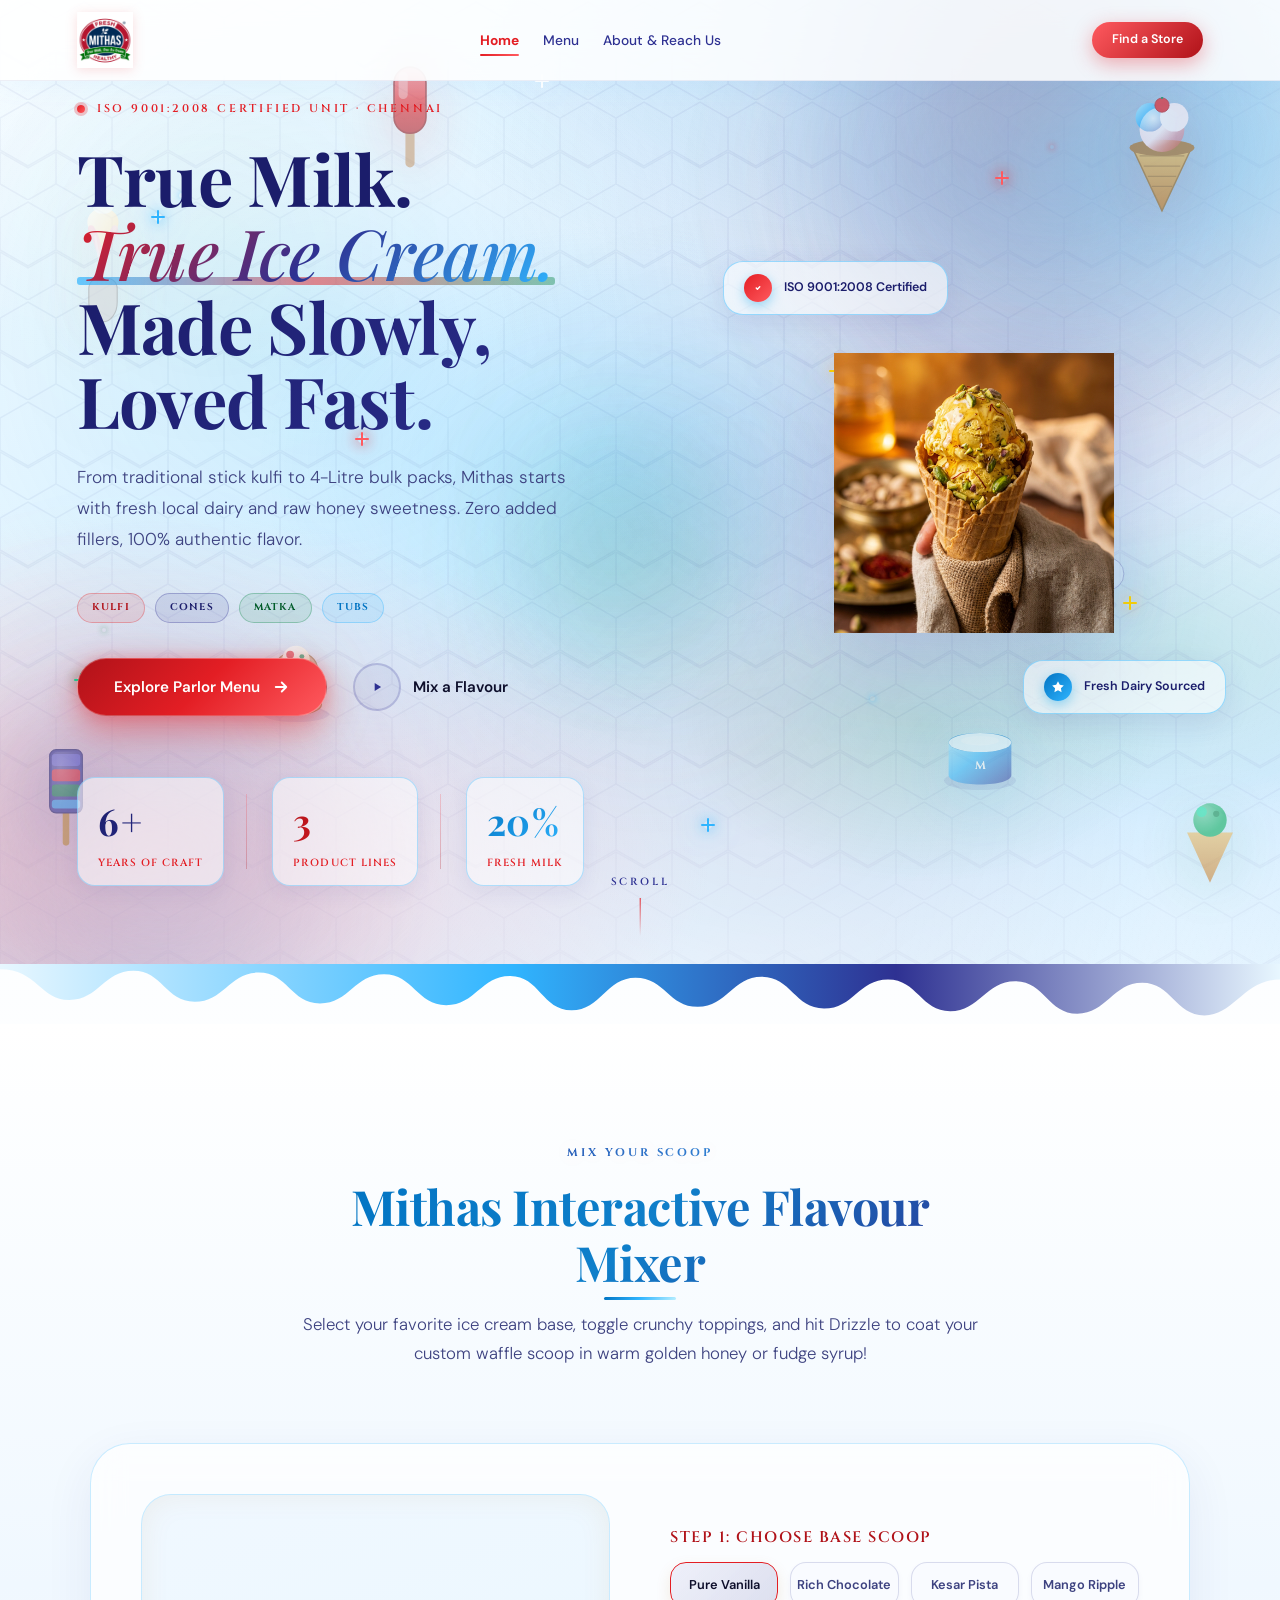
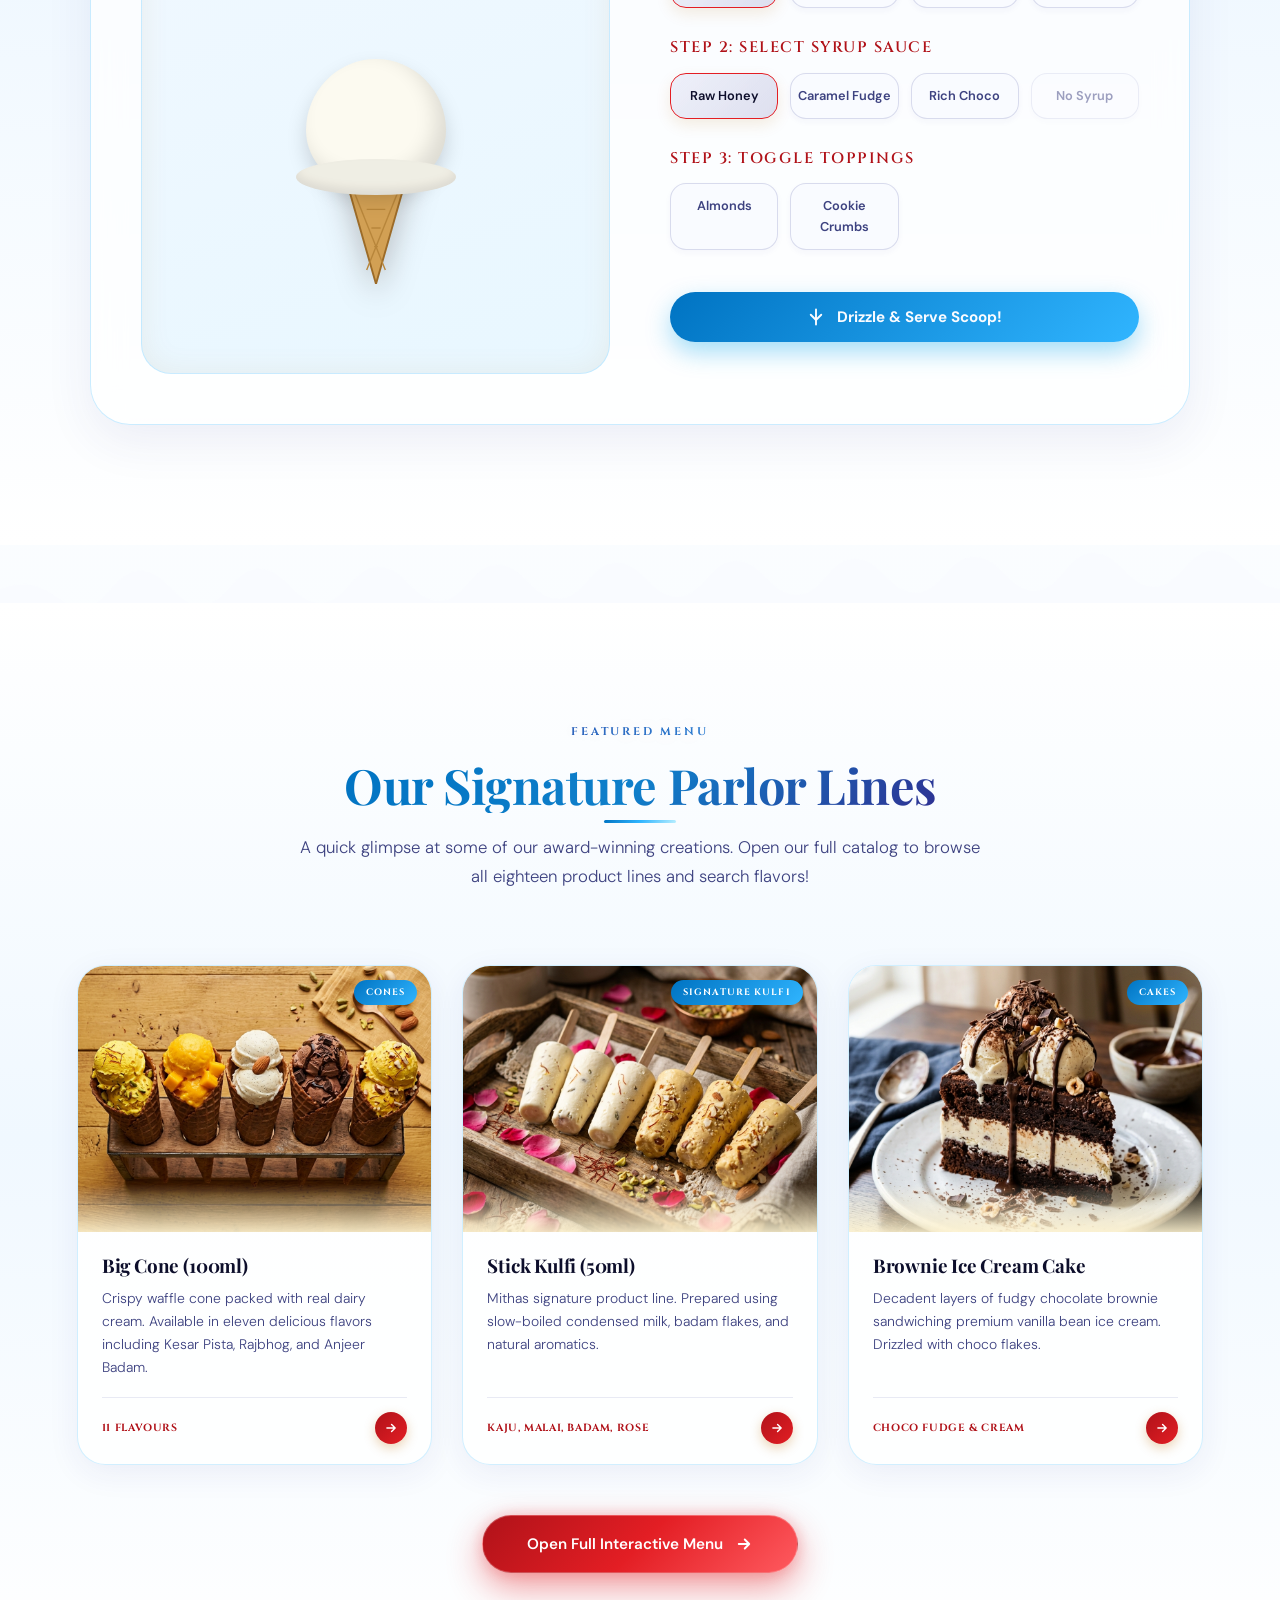
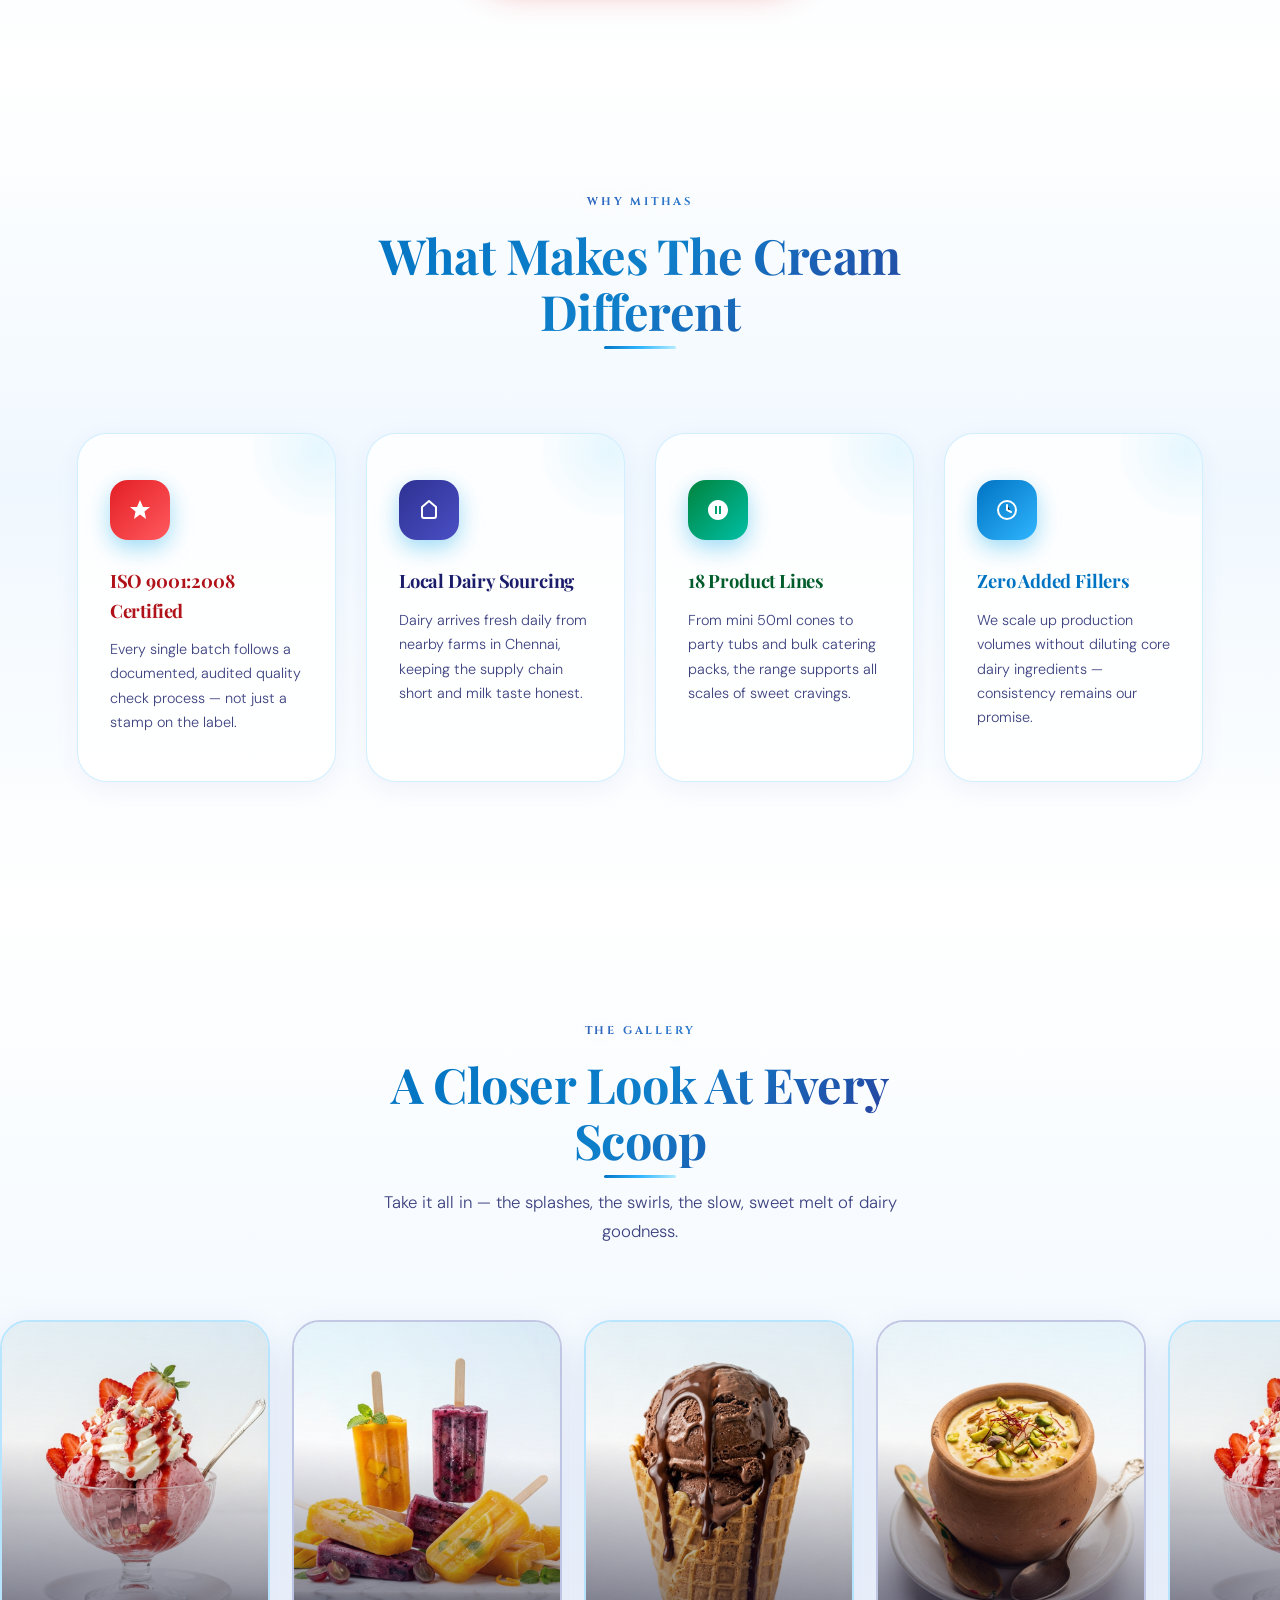
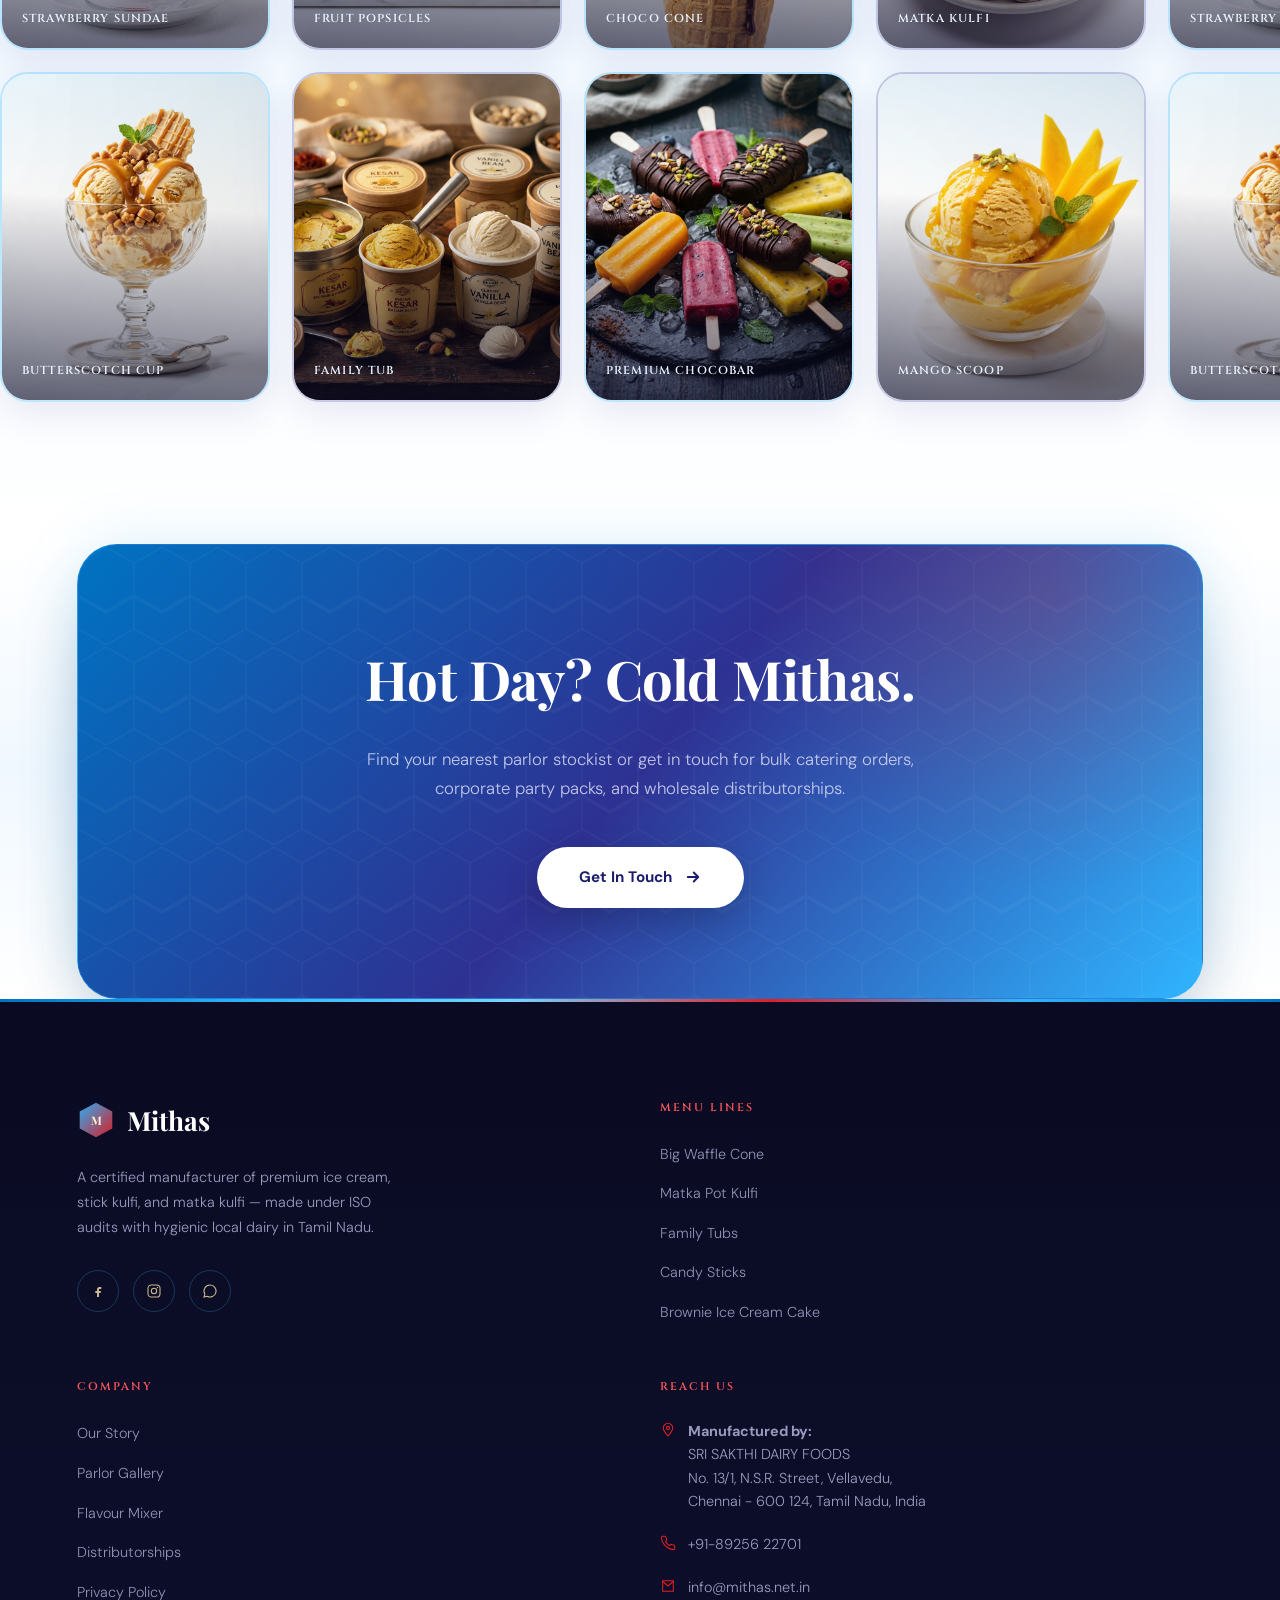
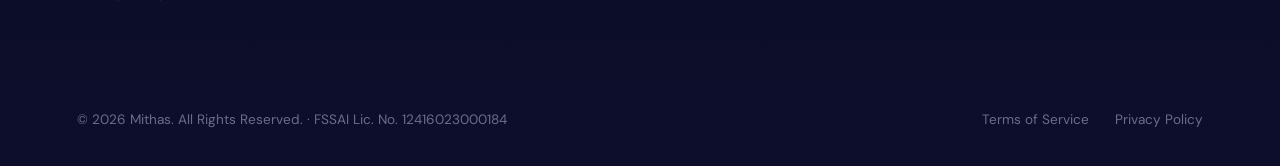
==== commit d7b980ad: "Update index.html" ====
--- a/index.html
+++ b/index.html
@@ -44,6 +44,8 @@
             width="200"
             height="112"
             decoding="async"
+            loading="eager"
+            fetchpriority="high"
           />
         </div>
         <p class="preloader-tagline">True Milk. True Ice Cream.</p>
@@ -107,6 +109,31 @@
   <!-- ======= HERO SECTION ======= -->
   <section class="hero" id="home">
     <div class="hero-comb-bg" aria-hidden="true"></div>
+
+    <div class="hero-aurora" aria-hidden="true">
+      <div class="aurora-layer aurora-a"></div>
+      <div class="aurora-layer aurora-b"></div>
+      <div class="aurora-layer aurora-c"></div>
+    </div>
+    <div class="hero-mesh" aria-hidden="true"></div>
+    <div class="hero-beams" aria-hidden="true">
+      <span class="hero-beam hero-beam-1"></span>
+      <span class="hero-beam hero-beam-2"></span>
+      <span class="hero-beam hero-beam-3"></span>
+    </div>
+    <div class="hero-orb hero-orb1" aria-hidden="true"></div>
+    <div class="hero-orb hero-orb2" aria-hidden="true"></div>
+    <div class="hero-orb hero-orb3" aria-hidden="true"></div>
+    <div class="hero-orb hero-orb4" aria-hidden="true"></div>
+    <div class="hero-frost-mist" aria-hidden="true"></div>
+    <div class="hero-sparkles" aria-hidden="true">
+      <span class="sparkle" style="left:14%;top:20%;width:5px;height:5px;color:#30B5FF;animation-duration:3.2s"></span>
+      <span class="sparkle" style="left:82%;top:15%;width:4px;height:4px;color:#E31E24;animation-duration:2.8s;animation-delay:0.6s"></span>
+      <span class="sparkle" style="left:68%;top:72%;width:5px;height:5px;color:#30B5FF;animation-duration:3.6s;animation-delay:1.2s"></span>
+      <span class="sparkle" style="left:8%;top:65%;width:4px;height:4px;color:#00833E;animation-duration:2.6s;animation-delay:0.3s"></span>
+      <span class="sparkle" style="left:46%;top:10%;width:3px;height:3px;color:#FFFFFF;animation-duration:3s;animation-delay:1.8s"></span>
+    </div>
+    <div class="hero-shimmer-sweep" aria-hidden="true"></div>
 
     <!-- Animated ice cream background -->
     <div class="hero-ice-bg" aria-hidden="true">
--- a/style.css
+++ b/style.css
@@ -3556,12 +3556,49 @@
 }
 .preloader-ring-progress {
   fill: none;
+  stroke: #30B5FF;
   stroke: url(#preloaderRingGrad);
   stroke-width: 3.5;
   stroke-linecap: round;
   stroke-dasharray: 339.292;
   stroke-dashoffset: 339.292;
   animation: preloader-ring-draw 2.4s cubic-bezier(0.4, 0, 0.2, 1) 0.35s forwards;
+}
+
+/* Reduced motion — show final state immediately */
+.preloader--static .preloader-inner,
+.preloader--static .preloader-logo,
+.preloader--static .preloader-tagline,
+.preloader--static .preloader-status {
+  opacity: 1;
+  transform: none;
+  animation: none !important;
+}
+.preloader--static .preloader-ring-progress {
+  stroke-dashoffset: 0;
+  animation: none;
+}
+.preloader--static .preloader-status-fill {
+  width: 100%;
+  animation: none;
+}
+
+/* Mobile / touch — keep content visible; animate ring + bar only */
+.preloader--mobile .preloader-inner,
+.preloader--mobile .preloader-logo,
+.preloader--mobile .preloader-tagline,
+.preloader--mobile .preloader-status {
+  opacity: 1;
+  transform: none;
+  animation: none;
+}
+.preloader--mobile .preloader-ring-progress {
+  stroke-dashoffset: 339.292;
+  animation: preloader-ring-draw 2.2s cubic-bezier(0.4, 0, 0.2, 1) 0.2s forwards;
+}
+.preloader--mobile .preloader-status-fill {
+  width: 0%;
+  animation: preloader-status-fill 2.4s cubic-bezier(0.4, 0, 0.2, 1) 0.3s forwards;
 }
 @keyframes preloader-ring-draw {
   to { stroke-dashoffset: 0; }
@@ -3653,11 +3690,33 @@
   overflow: hidden;
 }
 
+@media (max-width: 768px), (hover: none) {
+  .preloader--running .preloader-inner,
+  .preloader--running .preloader-logo,
+  .preloader--running .preloader-tagline,
+  .preloader--running .preloader-status {
+    opacity: 1;
+    transform: none;
+    animation: none;
+  }
+  .preloader--running .preloader-ring-progress {
+    stroke-dashoffset: 339.292;
+    animation: preloader-ring-draw 2.2s cubic-bezier(0.4, 0, 0.2, 1) 0.2s forwards;
+  }
+  .preloader--running .preloader-status-fill {
+    width: 0%;
+    animation: preloader-status-fill 2.4s cubic-bezier(0.4, 0, 0.2, 1) 0.3s forwards;
+  }
+}
+
 @media (max-width: 600px) {
   .preloader-card {
     padding: 32px 28px 28px;
     border-radius: 22px;
     min-width: min(92vw, 320px);
+    background: rgba(255, 255, 255, 0.96);
+    backdrop-filter: none;
+    -webkit-backdrop-filter: none;
   }
   .preloader-logo-wrap {
     width: 190px;
@@ -4052,15 +4111,8 @@
   animation: none;
 }
 
-/* Disable all heavy hero decoration layers */
-.page-home .hero-aurora,
-.page-home .hero-mesh,
-.page-home .hero-beams,
-.page-home .hero-frost-mist,
-.page-home .hero-shimmer-sweep,
-.page-home .hero-sparkles,
+/* Disable heavy hero decoration layers (keep atmosphere + ice cream) */
 .page-home .hero-floaters,
-.page-home .hero-orb,
 .page-home .hex-ring,
 .page-home .hex-ring-inner,
 .page-home .hex-ring-pulse,
@@ -4078,6 +4130,23 @@
   z-index: 0;
   overflow: hidden;
   pointer-events: none;
+}
+.page-home .hero-mesh {
+  z-index: 0;
+}
+.page-home .hero-orb {
+  z-index: 0;
+}
+.page-home .hero-frost-mist,
+.page-home .hero-shimmer-sweep {
+  z-index: 0;
+}
+.page-home .hero-beams {
+  z-index: 0;
+  opacity: 0.7;
+}
+.page-home .hero-sparkles {
+  z-index: 1;
 }
 .page-home .aurora-layer {
   position: absolute;
@@ -4775,24 +4844,33 @@
   .page-home .hero-img-frame {
     animation: none !important;
   }
-  .page-home .hero-fade-in,
-  .preloader-inner {
+  .page-home .hero-fade-in {
     opacity: 1;
     transform: none;
+  }
+  .preloader--running {
     animation: none;
   }
-  .preloader-logo,
-  .preloader-tagline,
-  .preloader-status,
-  .preloader-ring-progress,
-  .preloader-status-fill {
+  .preloader--running .preloader-inner,
+  .preloader--running .preloader-logo,
+  .preloader--running .preloader-tagline,
+  .preloader--running .preloader-status {
+    opacity: 1 !important;
+    transform: none !important;
     animation: none !important;
-    opacity: 1 !important;
+  }
+  .preloader--running .preloader-ring-progress {
     stroke-dashoffset: 0 !important;
+    animation: none !important;
+  }
+  .preloader--running .preloader-status-fill {
     width: 100% !important;
-    transform: none !important;
-  }
-  .preloader.loaded { opacity: 0; }
+    animation: none !important;
+  }
+  .preloader.loaded {
+    opacity: 0;
+    visibility: hidden;
+  }
   .hero-ice-piece,
   .hero-ice-mist,
   .hero-ice-drip,
@@ -4817,6 +4895,26 @@
     display: none !important;
   }
 
+  .preloader-card {
+    background: rgba(255, 255, 255, 0.96);
+    backdrop-filter: none;
+    -webkit-backdrop-filter: none;
+  }
+  .preloader-orb {
+    filter: blur(50px);
+    opacity: 0.4;
+  }
+
+  .page-home .hero-beams,
+  .page-home .hero-orb3,
+  .page-home .hero-orb4,
+  .page-home .hero-shimmer-sweep {
+    display: none !important;
+  }
+  .page-home .aurora-c {
+    display: none;
+  }
+
   .page-home .hero-img-frame {
     animation: none !important;
   }
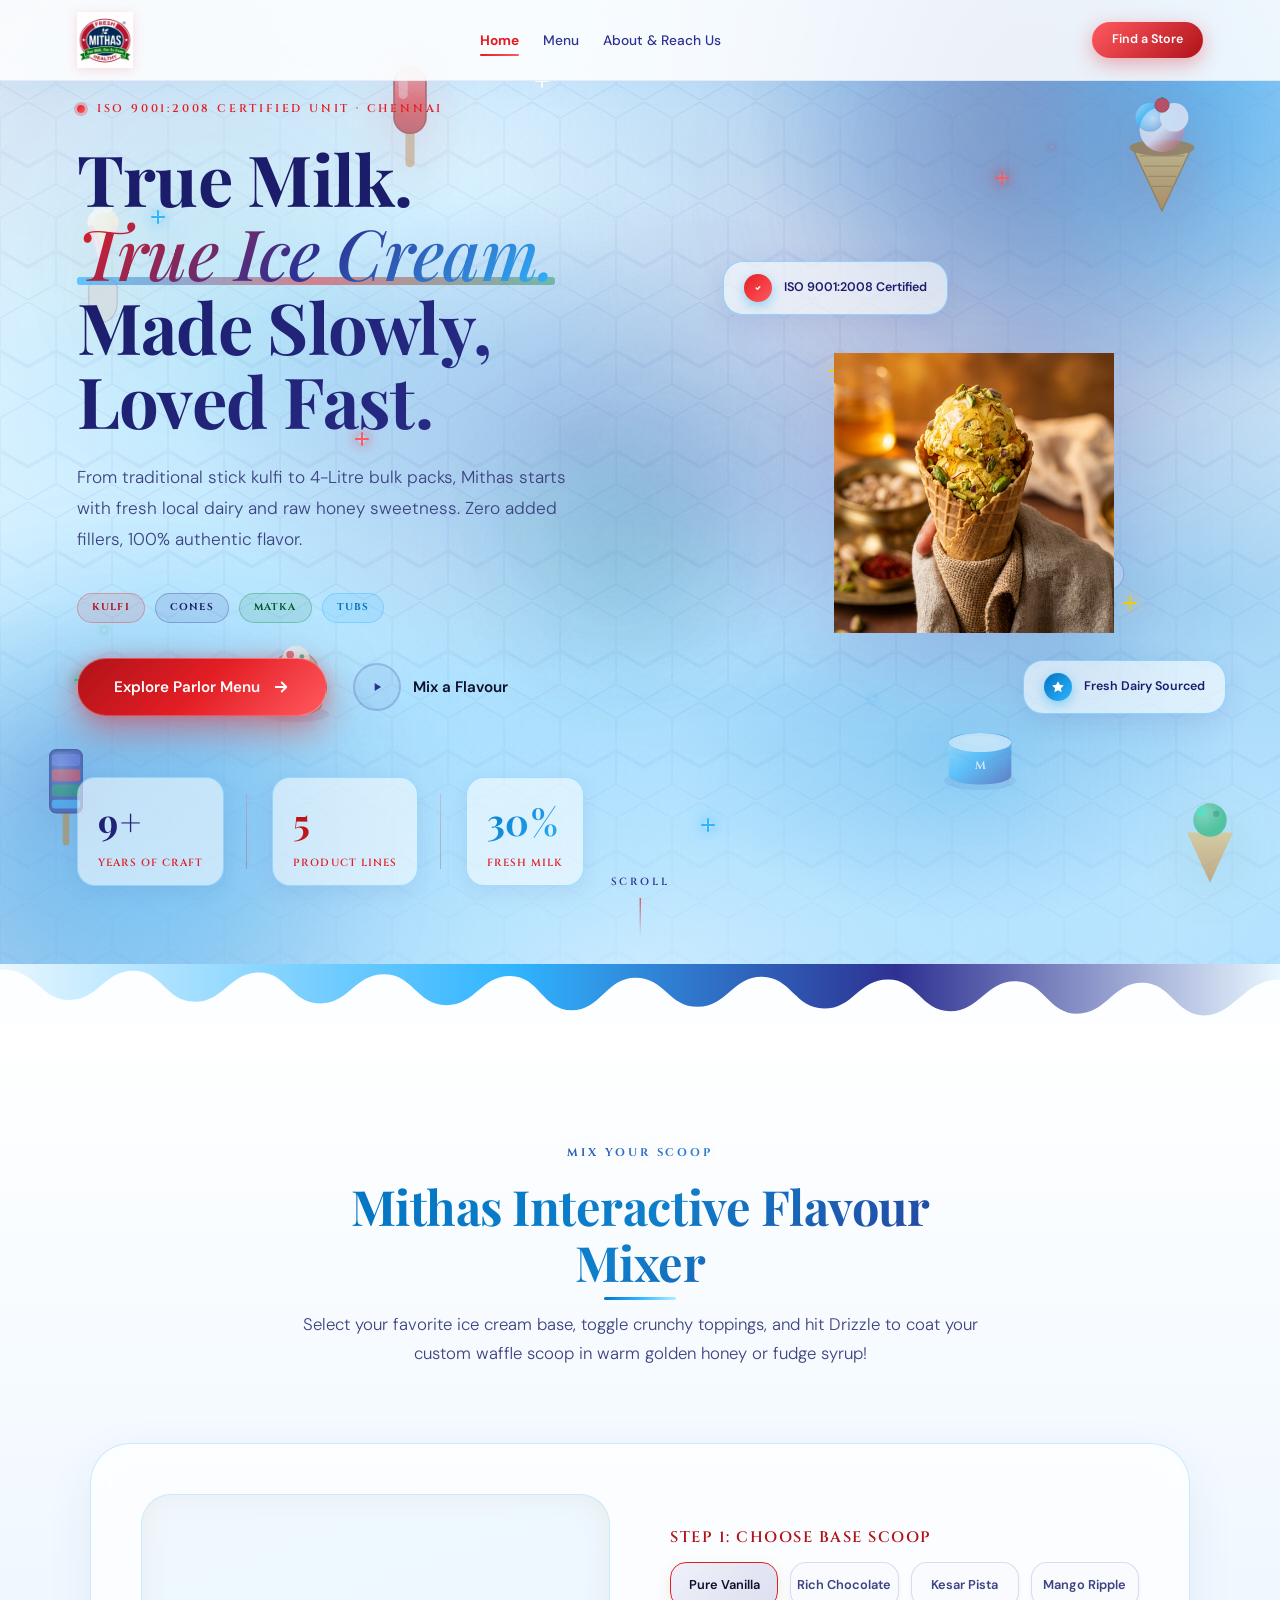
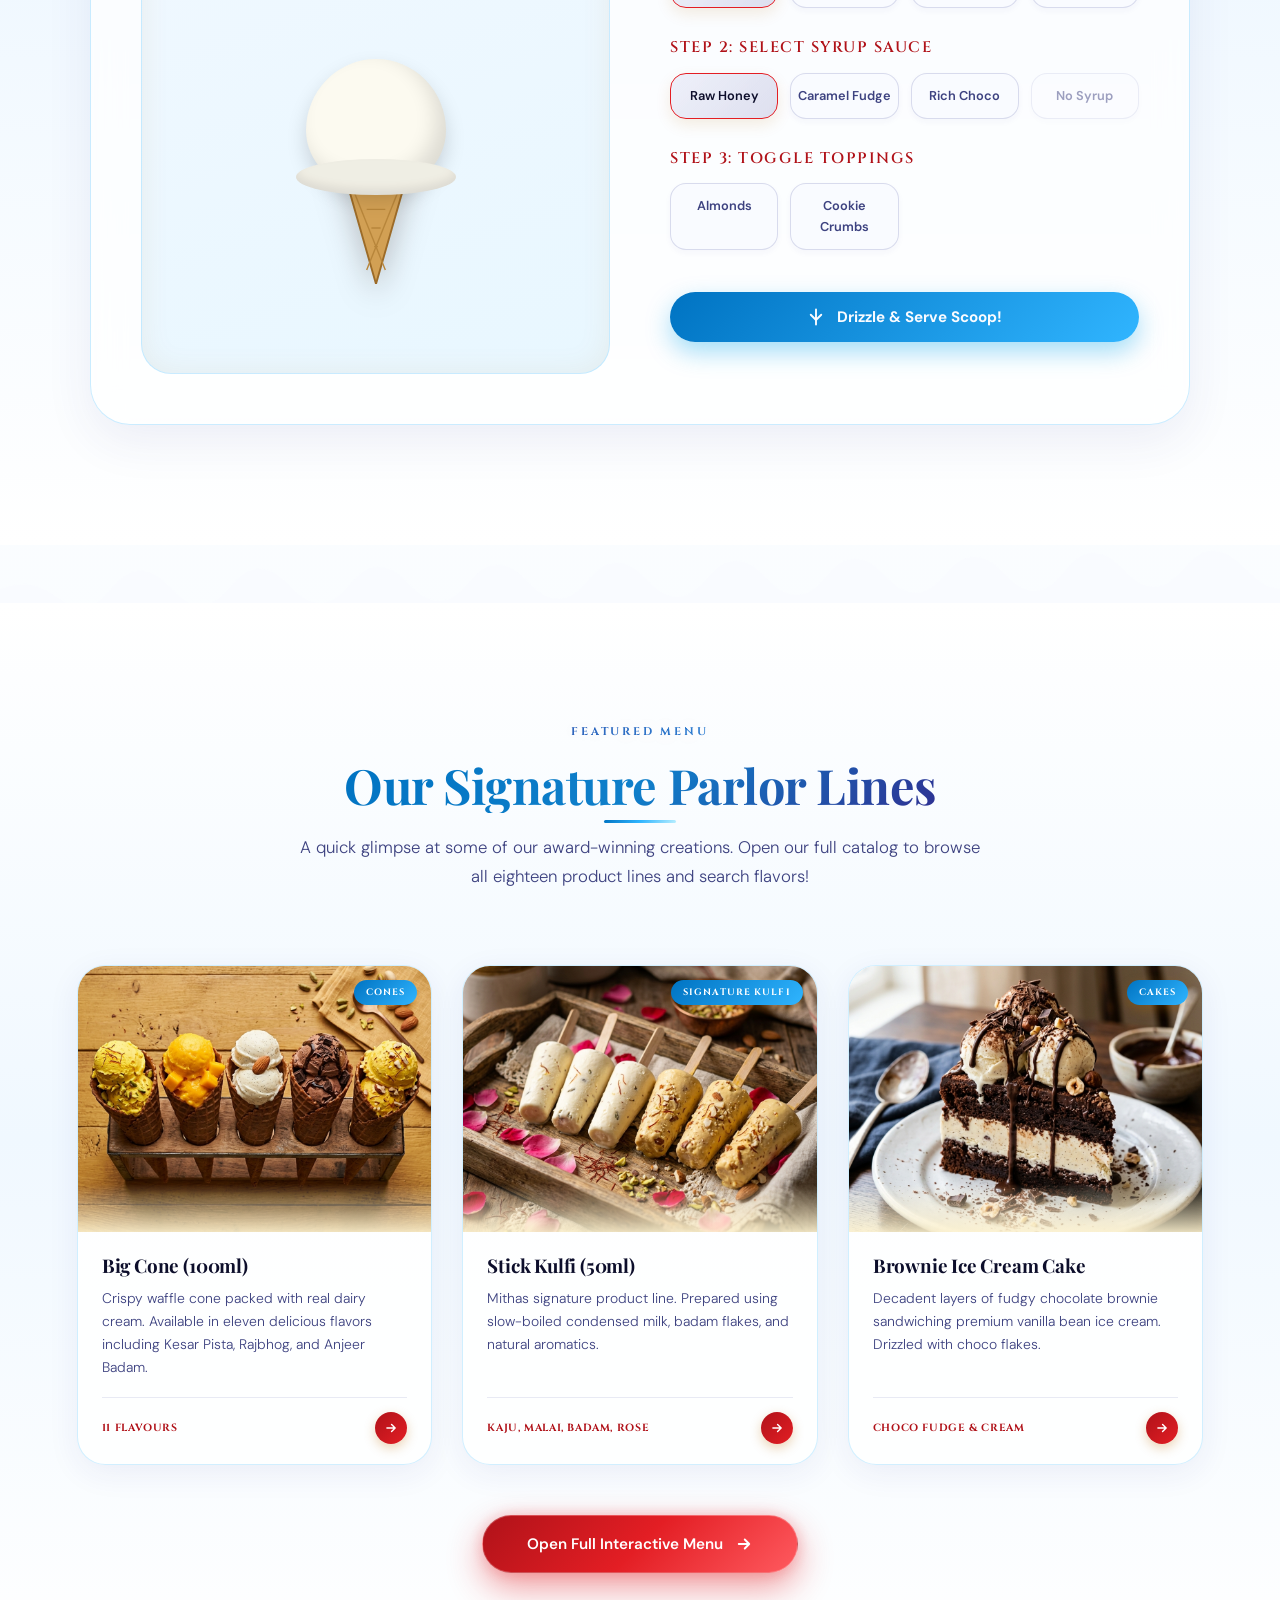
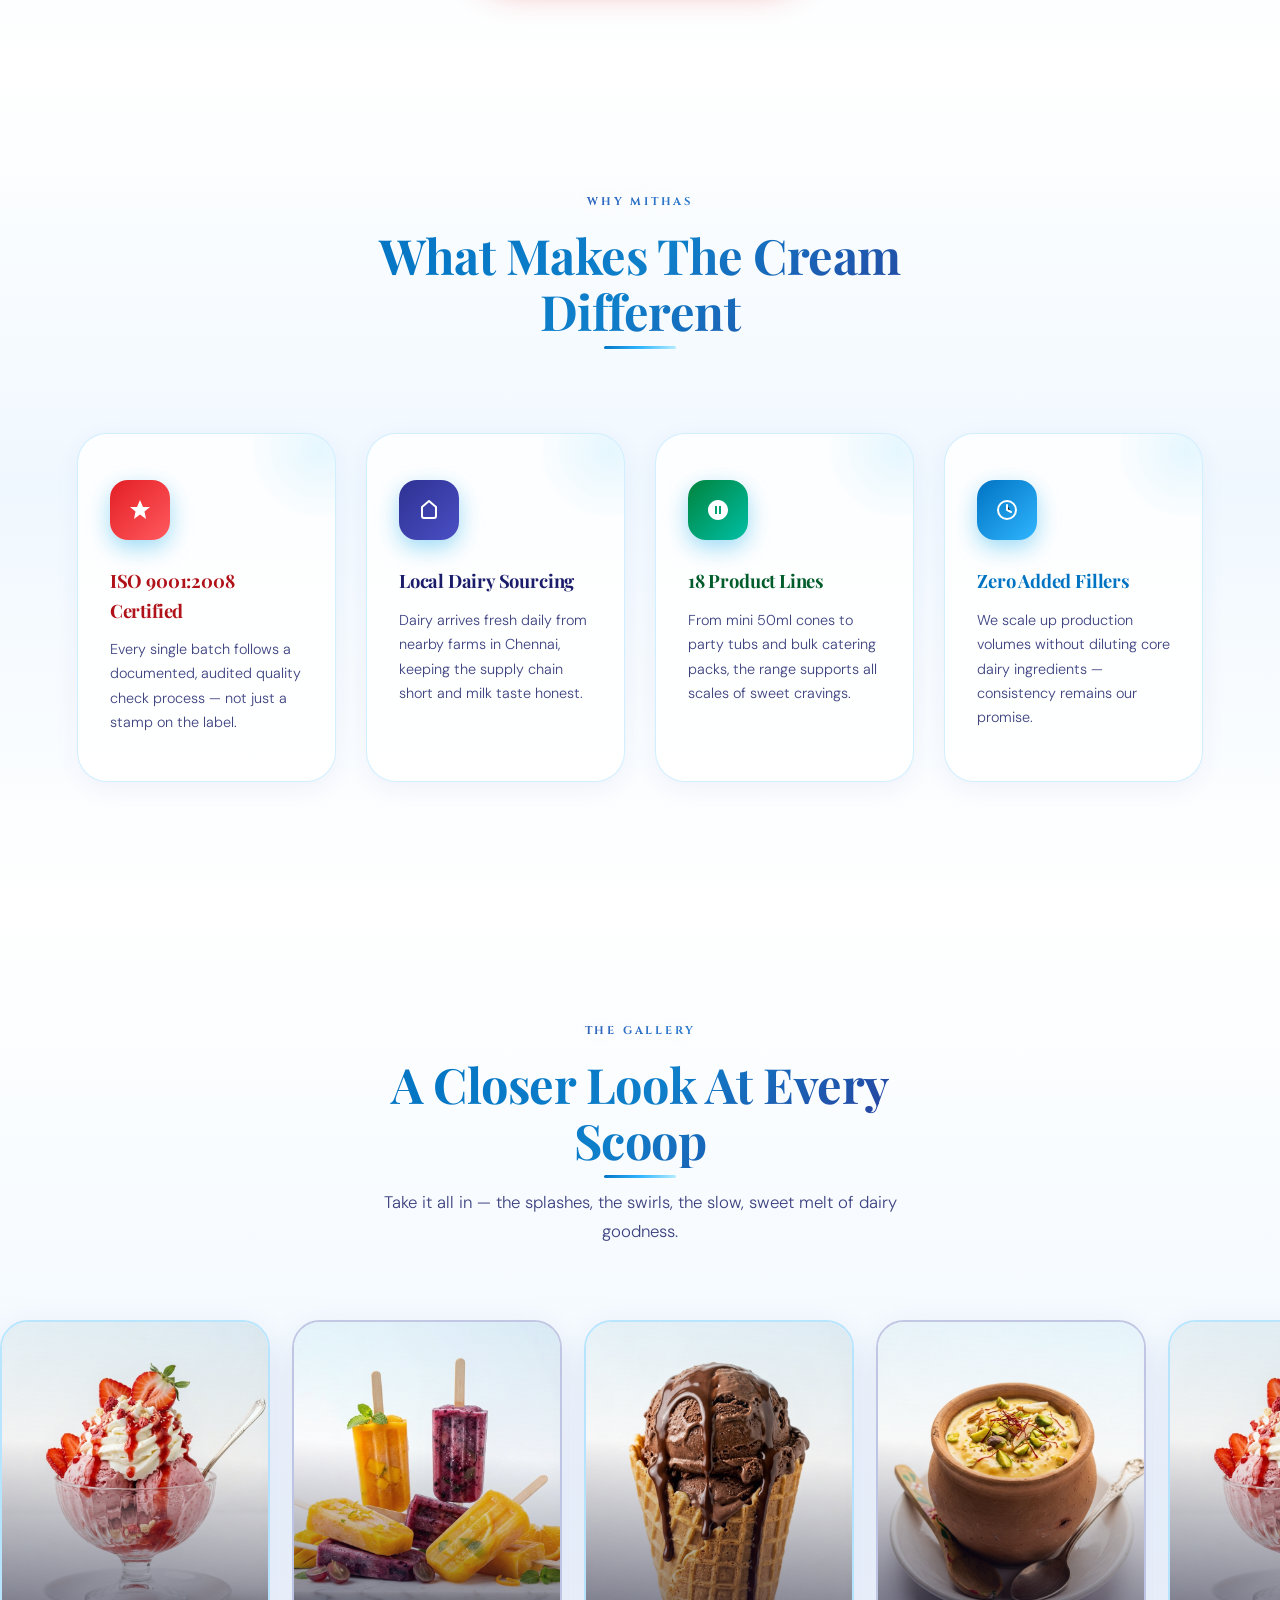
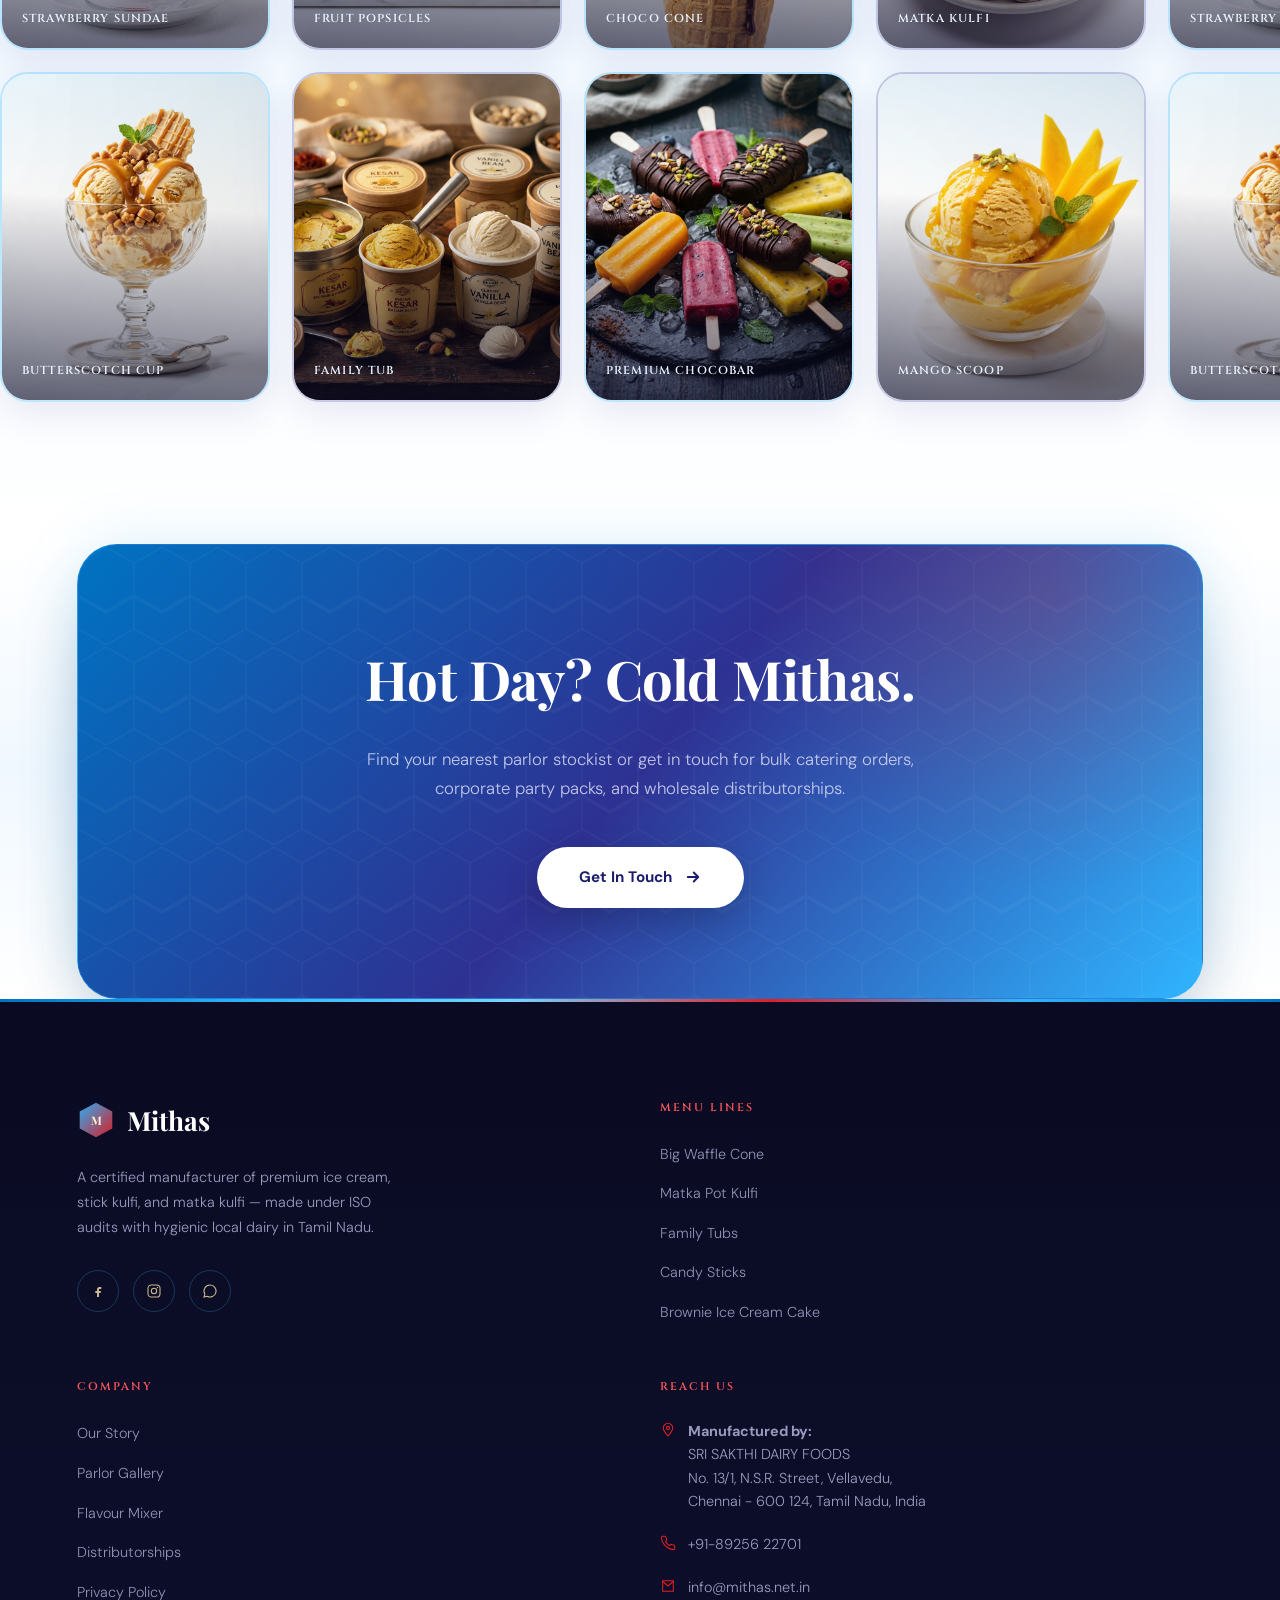
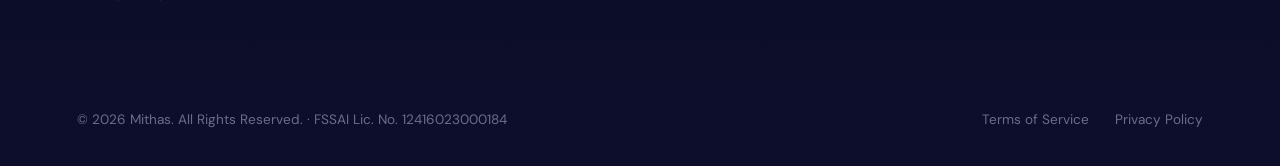
==== commit 253efbc4: "Update index.html" ====
--- a/index.html
+++ b/index.html
@@ -281,6 +281,42 @@
       </div>
     </div>
 
+    <!-- Lightweight animated background (mobile only) -->
+    <div class="hero-mobile-bg" aria-hidden="true">
+      <div class="hero-mb-sky"></div>
+      <span class="hero-mb-blob hero-mb-blob--blue"></span>
+      <span class="hero-mb-blob hero-mb-blob--pink"></span>
+      <span class="hero-mb-blob hero-mb-blob--mint"></span>
+
+      <div class="hero-mb-treat hero-mb-treat--cone">
+        <svg viewBox="0 0 48 72" fill="none" xmlns="http://www.w3.org/2000/svg" aria-hidden="true">
+          <polygon points="24,68 6,28 42,28" fill="#D2A054"/>
+          <circle cx="24" cy="20" r="14" fill="#FCE4EC"/>
+          <circle cx="24" cy="12" r="5" fill="#E31E24"/>
+        </svg>
+      </div>
+      <div class="hero-mb-treat hero-mb-treat--scoop">
+        <svg viewBox="0 0 52 44" fill="none" xmlns="http://www.w3.org/2000/svg" aria-hidden="true">
+          <circle cx="26" cy="30" r="12" fill="#30B5FF"/>
+          <circle cx="18" cy="18" r="10" fill="#E8F7FF"/>
+          <circle cx="34" cy="18" r="10" fill="#D6EEFF"/>
+        </svg>
+      </div>
+      <div class="hero-mb-treat hero-mb-treat--kulfi">
+        <svg viewBox="0 0 28 64" fill="none" xmlns="http://www.w3.org/2000/svg" aria-hidden="true">
+          <rect x="12" y="42" width="4" height="18" rx="2" fill="#B8863B"/>
+          <rect x="5" y="8" width="18" height="36" rx="4" fill="#2E3192"/>
+          <rect x="7" y="12" width="14" height="8" rx="2" fill="#E31E24" opacity="0.8"/>
+          <rect x="7" y="24" width="14" height="8" rx="2" fill="#00833E" opacity="0.75"/>
+        </svg>
+      </div>
+
+      <span class="hero-mb-dot hero-mb-dot--1"></span>
+      <span class="hero-mb-dot hero-mb-dot--2"></span>
+      <span class="hero-mb-dot hero-mb-dot--3"></span>
+      <span class="hero-mb-dot hero-mb-dot--4"></span>
+    </div>
+
     <div class="hero-grid">
       <!-- Text Description Side -->
       <div class="hero-content">
--- a/style.css
+++ b/style.css
@@ -523,6 +523,120 @@
   pointer-events: none;
 }
 
+/* ── HERO MOBILE BACKGROUND (lightweight, shown on touch/small screens only) ── */
+.hero-mobile-bg {
+  display: none;
+  position: absolute;
+  inset: 0;
+  z-index: 1;
+  overflow: hidden;
+  pointer-events: none;
+  contain: strict;
+}
+.hero-mb-sky {
+  position: absolute;
+  inset: 0;
+  background:
+    radial-gradient(circle at 15% 85%, rgba(46, 49, 146, 0.2), transparent 48%),
+    radial-gradient(circle at 88% 12%, rgba(48, 181, 255, 0.45), transparent 44%),
+    radial-gradient(circle at 50% 50%, rgba(125, 211, 252, 0.25), transparent 55%);
+  animation: hero-mb-sky-drift 10s ease-in-out infinite alternate;
+}
+@keyframes hero-mb-sky-drift {
+  0%   { transform: translate(0, 0); opacity: 0.85; }
+  100% { transform: translate(8px, -6px); opacity: 1; }
+}
+.hero-mb-blob {
+  position: absolute;
+  border-radius: 50%;
+  opacity: 0.35;
+  animation: hero-mb-blob-float 9s ease-in-out infinite alternate;
+}
+.hero-mb-blob--blue {
+  width: 160px;
+  height: 160px;
+  top: 6%;
+  right: -24px;
+  background: rgba(48, 181, 255, 0.42);
+}
+.hero-mb-blob--pink {
+  width: 120px;
+  height: 120px;
+  bottom: 16%;
+  left: -18px;
+  background: rgba(46, 49, 146, 0.28);
+  animation-duration: 11s;
+  animation-direction: alternate-reverse;
+}
+.hero-mb-blob--mint {
+  width: 100px;
+  height: 100px;
+  top: 40%;
+  left: 36%;
+  background: rgba(125, 211, 252, 0.38);
+  animation-duration: 13s;
+}
+@keyframes hero-mb-blob-float {
+  0%   { transform: translate(0, 0) scale(1); }
+  100% { transform: translate(10px, -14px) scale(1.08); }
+}
+.hero-mb-treat {
+  position: absolute;
+  opacity: 0.42;
+  animation: hero-mb-treat-float 7s ease-in-out infinite;
+  will-change: transform;
+}
+.hero-mb-treat svg {
+  width: 100%;
+  height: 100%;
+  display: block;
+}
+.hero-mb-treat--cone {
+  width: 52px;
+  height: 78px;
+  top: 12%;
+  right: 8%;
+  animation-delay: 0s;
+}
+.hero-mb-treat--scoop {
+  width: 56px;
+  height: 48px;
+  bottom: 22%;
+  left: 6%;
+  animation-delay: -2s;
+  animation-duration: 8s;
+}
+.hero-mb-treat--kulfi {
+  width: 36px;
+  height: 82px;
+  top: 28%;
+  left: 28%;
+  opacity: 0.38;
+  animation-delay: -4s;
+  animation-duration: 9s;
+}
+@keyframes hero-mb-treat-float {
+  0%, 100% { transform: translateY(0) rotate(-4deg); }
+  50%      { transform: translateY(-14px) rotate(4deg); }
+}
+.hero-mb-dot {
+  position: absolute;
+  width: 6px;
+  height: 6px;
+  border-radius: 50%;
+  background: #30B5FF;
+  opacity: 0;
+  animation: hero-mb-dot-twinkle 3s ease-in-out infinite;
+}
+.hero-mb-dot--1 { top: 18%; left: 12%; background: #30B5FF; animation-delay: 0s; }
+.hero-mb-dot--2 { top: 10%; right: 22%; background: #2E3192; animation-delay: 0.8s; }
+.hero-mb-dot--3 { bottom: 30%; right: 14%; background: #30B5FF; animation-delay: 1.6s; }
+.hero-mb-dot--4 { bottom: 14%; left: 45%; background: #7DD3FC; animation-delay: 2.2s; width: 5px; height: 5px; }
+@keyframes hero-mb-dot-twinkle {
+  0%, 100% { opacity: 0; transform: scale(0.5); }
+  50%      { opacity: 0.85; transform: scale(1.2); }
+}
+
 /* ── HERO ICE CREAM BACKGROUND ANIMATION ── */
 .hero-ice-bg {
   position: absolute;
@@ -580,16 +694,16 @@
   inset: 0;
   z-index: 1;
   background:
-    radial-gradient(ellipse 75% 60% at 12% 88%, rgba(255, 182, 193, 0.55), transparent 58%),
-    radial-gradient(ellipse 60% 55% at 90% 15%, rgba(125, 211, 252, 0.6), transparent 52%),
-    radial-gradient(ellipse 45% 40% at 48% 48%, rgba(48, 181, 255, 0.18), transparent 62%),
-    radial-gradient(ellipse 35% 30% at 72% 75%, rgba(0, 131, 62, 0.15), transparent 55%);
+    radial-gradient(ellipse 75% 60% at 10% 88%, rgba(125, 211, 252, 0.45), transparent 58%),
+    radial-gradient(ellipse 65% 58% at 92% 12%, rgba(48, 181, 255, 0.55), transparent 52%),
+    radial-gradient(ellipse 50% 42% at 45% 45%, rgba(46, 49, 146, 0.2), transparent 60%),
+    radial-gradient(ellipse 40% 32% at 75% 78%, rgba(0, 115, 194, 0.18), transparent 55%);
   animation: hero-ice-mist-drift 16s ease-in-out infinite alternate;
 }
 @keyframes hero-ice-mist-drift {
-  0%   { transform: translate(0, 0) scale(1); filter: hue-rotate(0deg) saturate(1); opacity: 0.82; }
-  50%  { transform: translate(14px, -10px) scale(1.05); filter: hue-rotate(8deg) saturate(1.15); opacity: 1; }
-  100% { transform: translate(-10px, 8px) scale(1.02); filter: hue-rotate(-5deg) saturate(1.08); opacity: 0.9; }
+  0%   { transform: translate(0, 0) scale(1); opacity: 0.88; }
+  50%  { transform: translate(14px, -10px) scale(1.05); opacity: 1; }
+  100% { transform: translate(-10px, 8px) scale(1.02); opacity: 0.92; }
 }
 .hero-ice-sweep {
   position: absolute;
@@ -3443,7 +3557,7 @@
 }
 
 /* ============================================================
-   BRAND PRELOADER — Logo reveal with progress ring
+   BRAND PRELOADER — Rise from bottom, slide up to exit
 ============================================================ */
 .preloader {
   position: fixed;
@@ -3452,12 +3566,11 @@
   display: flex;
   align-items: center;
   justify-content: center;
-  background:
-    radial-gradient(ellipse 80% 60% at 50% 0%, rgba(48, 181, 255, 0.18), transparent 55%),
-    linear-gradient(180deg, #FFFFFF 0%, #F4FAFF 55%, #E8F4FF 100%);
+  background: linear-gradient(180deg, #FFFFFF 0%, #F4FAFF 55%, #E8F4FF 100%);
   overflow: hidden;
-  opacity: 1;
-  transition: opacity 0.75s cubic-bezier(0.4, 0, 0.2, 1), visibility 0s 0.75s;
+  transform: translateY(0);
+  will-change: transform;
+  transition: transform 0.9s cubic-bezier(0.76, 0, 0.24, 1), visibility 0s 0.9s;
 }
 .preloader-backdrop {
   position: absolute;
@@ -3508,12 +3621,15 @@
   align-items: center;
   justify-content: center;
   padding: 24px;
-  opacity: 0;
-  transform: translateY(18px) scale(0.96);
-  animation: preloader-inner-in 0.9s cubic-bezier(0.22, 1, 0.36, 1) 0.15s forwards;
-}
-@keyframes preloader-inner-in {
-  to { opacity: 1; transform: translateY(0) scale(1); }
+  transform: translateY(110vh);
+  animation: preloader-rise-up 1.15s cubic-bezier(0.34, 1.45, 0.64, 1) 0.08s forwards;
+  will-change: transform;
+}
+@keyframes preloader-rise-up {
+  0%   { transform: translateY(110vh) scale(0.88); opacity: 0.5; }
+  55%  { transform: translateY(-16px) scale(1.03); opacity: 1; }
+  75%  { transform: translateY(8px) scale(0.98); opacity: 1; }
+  100% { transform: translateY(0) scale(1); opacity: 1; }
 }
 
 .preloader-card {
@@ -3522,15 +3638,10 @@
   align-items: center;
   gap: 22px;
   padding: 40px 52px 36px;
-  background: rgba(255, 255, 255, 0.72);
-  backdrop-filter: blur(28px);
-  -webkit-backdrop-filter: blur(28px);
-  border: 1px solid rgba(255, 255, 255, 0.85);
+  background: rgba(255, 255, 255, 0.88);
+  border: 1px solid rgba(48, 181, 255, 0.18);
   border-radius: 28px;
-  box-shadow:
-    0 24px 64px rgba(46, 49, 146, 0.1),
-    0 0 0 1px rgba(48, 181, 255, 0.12),
-    inset 0 1px 0 rgba(255, 255, 255, 0.95);
+  box-shadow: 0 20px 48px rgba(46, 49, 146, 0.1);
   min-width: min(92vw, 380px);
 }
 
@@ -3564,42 +3675,6 @@
   stroke-dashoffset: 339.292;
   animation: preloader-ring-draw 2.4s cubic-bezier(0.4, 0, 0.2, 1) 0.35s forwards;
 }
-
-/* Reduced motion — show final state immediately */
-.preloader--static .preloader-inner,
-.preloader--static .preloader-logo,
-.preloader--static .preloader-tagline,
-.preloader--static .preloader-status {
-  opacity: 1;
-  transform: none;
-  animation: none !important;
-}
-.preloader--static .preloader-ring-progress {
-  stroke-dashoffset: 0;
-  animation: none;
-}
-.preloader--static .preloader-status-fill {
-  width: 100%;
-  animation: none;
-}
-
-/* Mobile / touch — keep content visible; animate ring + bar only */
-.preloader--mobile .preloader-inner,
-.preloader--mobile .preloader-logo,
-.preloader--mobile .preloader-tagline,
-.preloader--mobile .preloader-status {
-  opacity: 1;
-  transform: none;
-  animation: none;
-}
-.preloader--mobile .preloader-ring-progress {
-  stroke-dashoffset: 339.292;
-  animation: preloader-ring-draw 2.2s cubic-bezier(0.4, 0, 0.2, 1) 0.2s forwards;
-}
-.preloader--mobile .preloader-status-fill {
-  width: 0%;
-  animation: preloader-status-fill 2.4s cubic-bezier(0.4, 0, 0.2, 1) 0.3s forwards;
-}
 @keyframes preloader-ring-draw {
   to { stroke-dashoffset: 0; }
 }
@@ -3610,13 +3685,7 @@
   max-height: 112px;
   object-fit: contain;
   display: block;
-  opacity: 0;
-  transform: scale(0.88);
-  animation: preloader-logo-in 0.85s cubic-bezier(0.34, 1.45, 0.64, 1) 0.45s forwards;
-  filter: drop-shadow(0 8px 20px rgba(46, 49, 146, 0.12));
-}
-@keyframes preloader-logo-in {
-  to { opacity: 1; transform: scale(1); }
+  filter: drop-shadow(0 6px 16px rgba(46, 49, 146, 0.1));
 }
 
 .preloader-tagline {
@@ -3628,12 +3697,6 @@
   text-transform: uppercase;
   color: #3D4280;
   text-align: center;
-  opacity: 0;
-  animation: preloader-tagline-in 0.6s ease 0.9s forwards;
-}
-@keyframes preloader-tagline-in {
-  from { opacity: 0; transform: translateY(10px); }
-  to   { opacity: 1; transform: translateY(0); }
 }
 
 .preloader-status {
@@ -3643,9 +3706,8 @@
   gap: 10px;
   width: 100%;
   max-width: 220px;
-  opacity: 0;
-  animation: preloader-tagline-in 0.5s ease 1.05s forwards;
-}
+}
+
 .preloader-status-bar {
   display: block;
   width: 100%;
@@ -3654,18 +3716,20 @@
   background: rgba(46, 49, 146, 0.1);
   overflow: hidden;
 }
+
 .preloader-status-fill {
   display: block;
   height: 100%;
   width: 0%;
   border-radius: inherit;
   background: linear-gradient(90deg, #2E3192, #30B5FF, #E31E24);
-  box-shadow: 0 0 10px rgba(48, 181, 255, 0.45);
-  animation: preloader-status-fill 2.2s cubic-bezier(0.4, 0, 0.2, 1) 0.5s forwards;
-}
+  animation: preloader-status-fill 2s cubic-bezier(0.4, 0, 0.2, 1) 0.4s forwards;
+}
+
 @keyframes preloader-status-fill {
   to { width: 100%; }
 }
+
 .preloader-status-label {
   font-family: 'Cinzel', serif;
   font-size: 0.58rem;
@@ -3675,52 +3739,86 @@
   color: rgba(61, 66, 128, 0.7);
 }
 
+/* Static / lite modes */
+.preloader--static .preloader-inner {
+  transform: translateY(0);
+  animation: none;
+}
+.preloader--static .preloader-ring-progress {
+  stroke-dashoffset: 0;
+  animation: none;
+}
+.preloader--static .preloader-status-fill {
+  width: 100%;
+  animation: none;
+}
+
+.preloader--lite .preloader-backdrop,
+.preloader--lite .preloader-ring {
+  display: none;
+}
+.preloader--lite .preloader-logo-wrap {
+  width: auto;
+  height: auto;
+}
+.preloader--lite .preloader-card {
+  gap: 16px;
+  padding: 28px 32px 24px;
+  box-shadow: 0 12px 32px rgba(46, 49, 146, 0.08);
+}
+.preloader--lite .preloader-status-fill {
+  animation-duration: 1.6s;
+  animation-delay: 0.25s;
+}
+
 .preloader.loaded {
-  opacity: 0;
+  transform: translateY(-100%);
   visibility: hidden;
   pointer-events: none;
 }
 .preloader.loaded .preloader-inner {
-  transform: scale(1.02);
-  opacity: 0;
-  transition: transform 0.65s cubic-bezier(0.4, 0, 0.2, 1), opacity 0.55s ease;
+  transition: transform 0.5s ease;
 }
 
 body.preloader-active {
   overflow: hidden;
 }
 
+/* Pause home hero until preloader finishes */
+body.preloader-active.page-home .hero-fade-in {
+  opacity: 0;
+  animation: none;
+}
+body.page-ready.page-home .hero-fade-in {
+  opacity: 0;
+  animation: hero-slide-up 0.7s cubic-bezier(0.22, 1, 0.36, 1) forwards;
+}
+
 @media (max-width: 768px), (hover: none) {
-  .preloader--running .preloader-inner,
-  .preloader--running .preloader-logo,
-  .preloader--running .preloader-tagline,
-  .preloader--running .preloader-status {
-    opacity: 1;
-    transform: none;
-    animation: none;
-  }
-  .preloader--running .preloader-ring-progress {
-    stroke-dashoffset: 339.292;
-    animation: preloader-ring-draw 2.2s cubic-bezier(0.4, 0, 0.2, 1) 0.2s forwards;
-  }
-  .preloader--running .preloader-status-fill {
-    width: 0%;
-    animation: preloader-status-fill 2.4s cubic-bezier(0.4, 0, 0.2, 1) 0.3s forwards;
-  }
-}
-
-@media (max-width: 600px) {
+  .preloader {
+    background: linear-gradient(180deg, #FFFFFF 0%, #EEF7FF 100%);
+  }
+  .preloader-backdrop {
+    display: none;
+  }
+  .preloader-ring {
+    display: none;
+  }
+  .preloader-inner {
+    animation: preloader-rise-up-mobile 0.9s cubic-bezier(0.34, 1.35, 0.64, 1) 0.05s forwards;
+  }
+  @keyframes preloader-rise-up-mobile {
+    0%   { transform: translateY(105vh) scale(0.92); opacity: 0.7; }
+    100% { transform: translateY(0) scale(1); opacity: 1; }
+  }
   .preloader-card {
-    padding: 32px 28px 28px;
+    padding: 28px 28px 22px;
     border-radius: 22px;
     min-width: min(92vw, 320px);
-    background: rgba(255, 255, 255, 0.96);
-    backdrop-filter: none;
-    -webkit-backdrop-filter: none;
   }
   .preloader-logo-wrap {
-    width: 190px;
-    height: 190px;
+    width: auto;
+    height: auto;
   }
   .preloader-logo {
     width: min(72vw, 168px);
@@ -3732,6 +3830,9 @@
   }
   .preloader-status-label {
     font-size: 0.52rem;
+  }
+  .preloader.loaded {
+    transition-duration: 0.75s;
   }
 }
 
@@ -3992,14 +4093,27 @@
 /* ── HERO: lightweight (no lag) ── */
 .page-home .hero {
   background:
-    radial-gradient(ellipse 85% 65% at 72% -5%, rgba(48, 181, 255, 0.28), transparent 55%),
-    radial-gradient(ellipse 55% 50% at 8% 95%, rgba(227, 30, 36, 0.14), transparent 52%),
-    radial-gradient(ellipse 40% 35% at 92% 68%, rgba(0, 131, 62, 0.12), transparent 48%),
-    linear-gradient(165deg, #FFFFFF 0%, #E8F7FF 50%, #C8E8FF 85%, #D6EEFF 100%);
-}
-.page-home .hero-comb-bg {
-  opacity: 0.04;
-  animation: none;
+    radial-gradient(ellipse 90% 70% at 78% -8%, rgba(48, 181, 255, 0.42), transparent 58%),
+    radial-gradient(ellipse 65% 55% at 5% 92%, rgba(46, 49, 146, 0.18), transparent 54%),
+    radial-gradient(ellipse 50% 45% at 95% 62%, rgba(0, 115, 194, 0.22), transparent 50%),
+    radial-gradient(ellipse 55% 40% at 42% 38%, rgba(125, 211, 252, 0.14), transparent 52%),
+    linear-gradient(165deg, #FFFFFF 0%, #E8F7FF 42%, #B8E4FF 72%, #8FD4FF 100%);
+}
+.page-home .hero::before {
+  content: '';
+  position: absolute;
+  inset: 0;
+  z-index: 0;
+  pointer-events: none;
+  background:
+    radial-gradient(ellipse 100% 75% at 50% 110%, rgba(48, 181, 255, 0.28), transparent 62%),
+    radial-gradient(ellipse 80% 55% at 0% 0%, rgba(46, 49, 146, 0.14), transparent 58%),
+    radial-gradient(ellipse 70% 50% at 100% 25%, rgba(125, 211, 252, 0.2), transparent 55%);
+  animation: hero-blue-haze 18s ease-in-out infinite alternate;
+}
+@keyframes hero-blue-haze {
+  0%   { opacity: 0.75; transform: translate(0, 0); }
+  100% { opacity: 1; transform: translate(-12px, -8px); }
 }
 .page-home .hero-ice-bg {
   z-index: 1;
@@ -4045,10 +4159,10 @@
 .page-home .hero-glow {
   width: 280px;
   height: 280px;
-  background: radial-gradient(circle, rgba(48, 181, 255, 0.2), transparent 70%);
+  background: radial-gradient(circle, rgba(48, 181, 255, 0.38), rgba(46, 49, 146, 0.15) 55%, transparent 72%);
   filter: blur(20px);
   animation: none;
-  opacity: 0.7;
+  opacity: 0.85;
 }
 .page-home .hero-img-frame {
   position: relative;
@@ -4172,7 +4286,7 @@
   max-height: 500px;
   bottom: -10%;
   left: -12%;
-  background: radial-gradient(circle, rgba(227, 30, 36, 0.35) 0%, rgba(255, 90, 95, 0.15) 40%, transparent 68%);
+  background: radial-gradient(circle, rgba(46, 49, 146, 0.45) 0%, rgba(48, 181, 255, 0.2) 42%, transparent 68%);
   animation: aurora-drift-b 13s ease-in-out infinite alternate-reverse;
 }
 .page-home .aurora-c {
@@ -4182,7 +4296,7 @@
   max-height: 400px;
   top: 40%;
   left: 35%;
-  background: radial-gradient(circle, rgba(0, 131, 62, 0.28) 0%, rgba(48, 181, 255, 0.12) 50%, transparent 70%);
+  background: radial-gradient(circle, rgba(0, 115, 194, 0.32) 0%, rgba(125, 211, 252, 0.18) 50%, transparent 70%);
   animation: aurora-drift-c 16s ease-in-out infinite alternate;
 }
 @keyframes aurora-drift-a {
@@ -4259,9 +4373,9 @@
   inset: 0;
   z-index: 0;
   background:
-    radial-gradient(circle at 25% 35%, rgba(48, 181, 255, 0.18) 0%, transparent 45%),
-    radial-gradient(circle at 75% 20%, rgba(46, 49, 146, 0.12) 0%, transparent 40%),
-    radial-gradient(circle at 60% 80%, rgba(227, 30, 36, 0.08) 0%, transparent 35%);
+    radial-gradient(circle at 22% 32%, rgba(48, 181, 255, 0.28) 0%, transparent 46%),
+    radial-gradient(circle at 78% 18%, rgba(46, 49, 146, 0.2) 0%, transparent 42%),
+    radial-gradient(circle at 62% 82%, rgba(125, 211, 252, 0.16) 0%, transparent 38%);
   animation: mesh-drift 16s ease-in-out infinite alternate;
   pointer-events: none;
 }
@@ -4295,11 +4409,9 @@
   animation: orb-drift 9s ease-in-out infinite alternate-reverse;
 }
 .page-home .hero-comb-bg {
-  opacity: 0.06;
-  animation: comb-drift 20s linear infinite;
-}
-@keyframes comb-drift {
-  to { background-position: 56px 100px; }
+  opacity: 0.055;
+  background-color: rgba(232, 247, 255, 0.35);
+  animation: none;
 }
 
 .page-home .hero-glass-panel {
@@ -4868,7 +4980,7 @@
     animation: none !important;
   }
   .preloader.loaded {
-    opacity: 0;
+    transform: translateY(-100%);
     visibility: hidden;
   }
   .hero-ice-piece,
@@ -4876,11 +4988,13 @@
   .hero-ice-drip,
   .hero-ice-sparkle,
   .hero-ice-orb,
-  .hero-ice-sweep {
+  .hero-ice-sweep,
+  .hero-mobile-bg,
+  .hero-mobile-bg * {
     animation: none !important;
-    opacity: var(--ice-opacity, 0.45) !important;
     transform: none !important;
   }
+  .hero-mobile-bg { opacity: 0.6; }
   .hero-ice-mist { opacity: 0.7 !important; }
   .hero-ice-orb { opacity: 0.35 !important; }
 }
@@ -4896,23 +5010,67 @@
   }
 
   .preloader-card {
-    background: rgba(255, 255, 255, 0.96);
-    backdrop-filter: none;
-    -webkit-backdrop-filter: none;
-  }
-  .preloader-orb {
-    filter: blur(50px);
-    opacity: 0.4;
-  }
-
+    background: #FFFFFF;
+    box-shadow: 0 10px 28px rgba(46, 49, 146, 0.08);
+  }
+
+  /* Home hero — heavy desktop layers off; use lightweight mobile bg */
+  .page-home .hero-aurora,
+  .page-home .hero-mesh,
   .page-home .hero-beams,
-  .page-home .hero-orb3,
-  .page-home .hero-orb4,
-  .page-home .hero-shimmer-sweep {
+  .page-home .hero-orb,
+  .page-home .hero-frost-mist,
+  .page-home .hero-sparkles,
+  .page-home .hero-shimmer-sweep,
+  .page-home .hero-ice-bg {
     display: none !important;
   }
-  .page-home .aurora-c {
+  .page-home .hero-mobile-bg {
+    display: block;
+  }
+  body.preloader-active.page-home .hero-mobile-bg,
+  body.preloader-active.page-home .hero-mobile-bg * {
+    animation-play-state: paused;
+  }
+  body.page-ready.page-home .hero-mobile-bg,
+  body.page-ready.page-home .hero-mobile-bg * {
+    animation-play-state: running;
+  }
+  .page-home .hero {
+    background:
+      radial-gradient(ellipse 90% 65% at 80% 0%, rgba(48, 181, 255, 0.35), transparent 55%),
+      radial-gradient(ellipse 70% 50% at 10% 100%, rgba(46, 49, 146, 0.15), transparent 52%),
+      linear-gradient(160deg, #FFFFFF 0%, #E8F7FF 45%, #A8D8FF 78%, #7EC8FF 100%);
+    background-size: 200% 200%;
+    animation: hero-mb-gradient-shift 16s ease-in-out infinite alternate;
+  }
+  .page-home .hero::before {
     display: none;
+  }
+  @keyframes hero-mb-gradient-shift {
+    0%   { background-position: 0% 50%; }
+    100% { background-position: 100% 50%; }
+  }
+  .page-home .hero-comb-bg {
+    opacity: 0.03;
+  }
+  .page-home .hero-glow {
+    display: block;
+    width: 220px;
+    height: 220px;
+    background: radial-gradient(circle, rgba(48, 181, 255, 0.32), transparent 68%);
+    filter: blur(16px);
+    opacity: 0.8;
+    animation: none;
+  }
+  .page-home .honey-wave svg path {
+    animation: none;
+  }
+  .page-home .scroll-cue {
+    animation: none;
+  }
+  .page-home .cta-strip {
+    animation: none;
   }
 
   .page-home .hero-img-frame {
